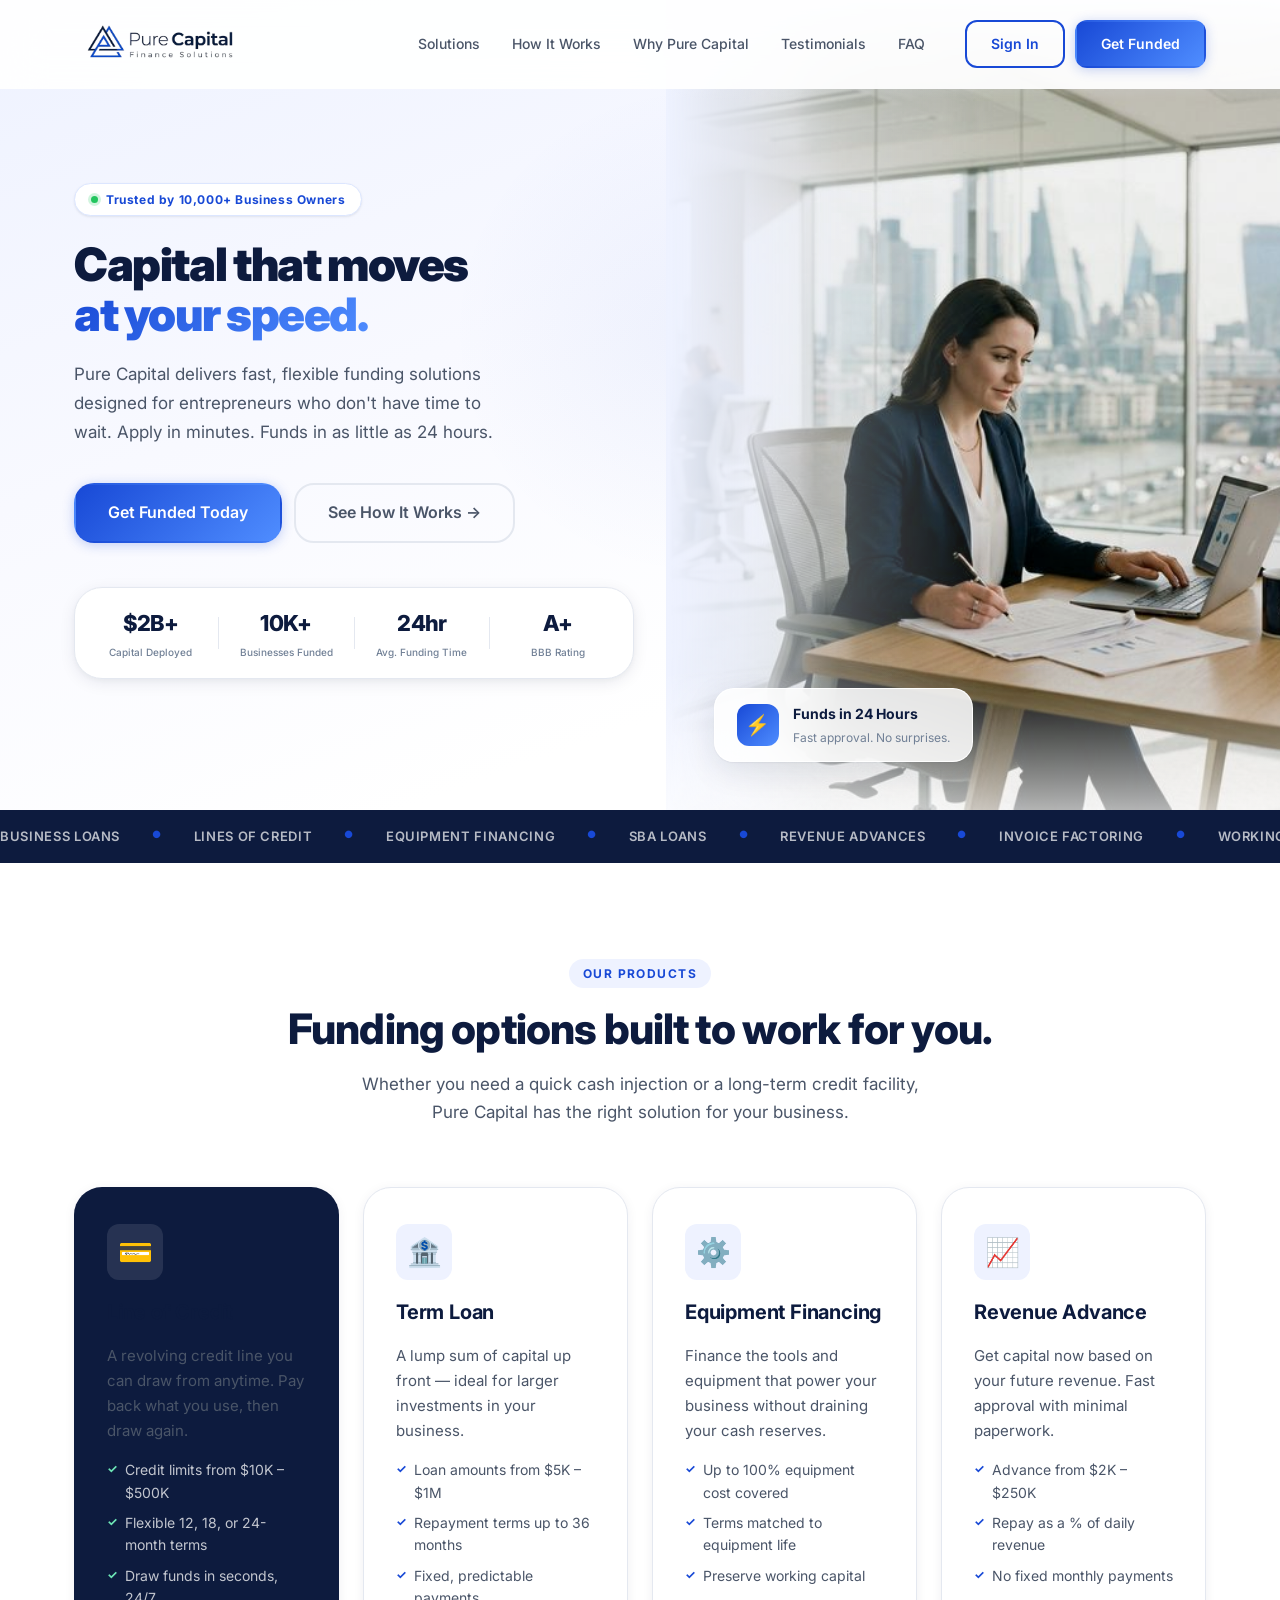
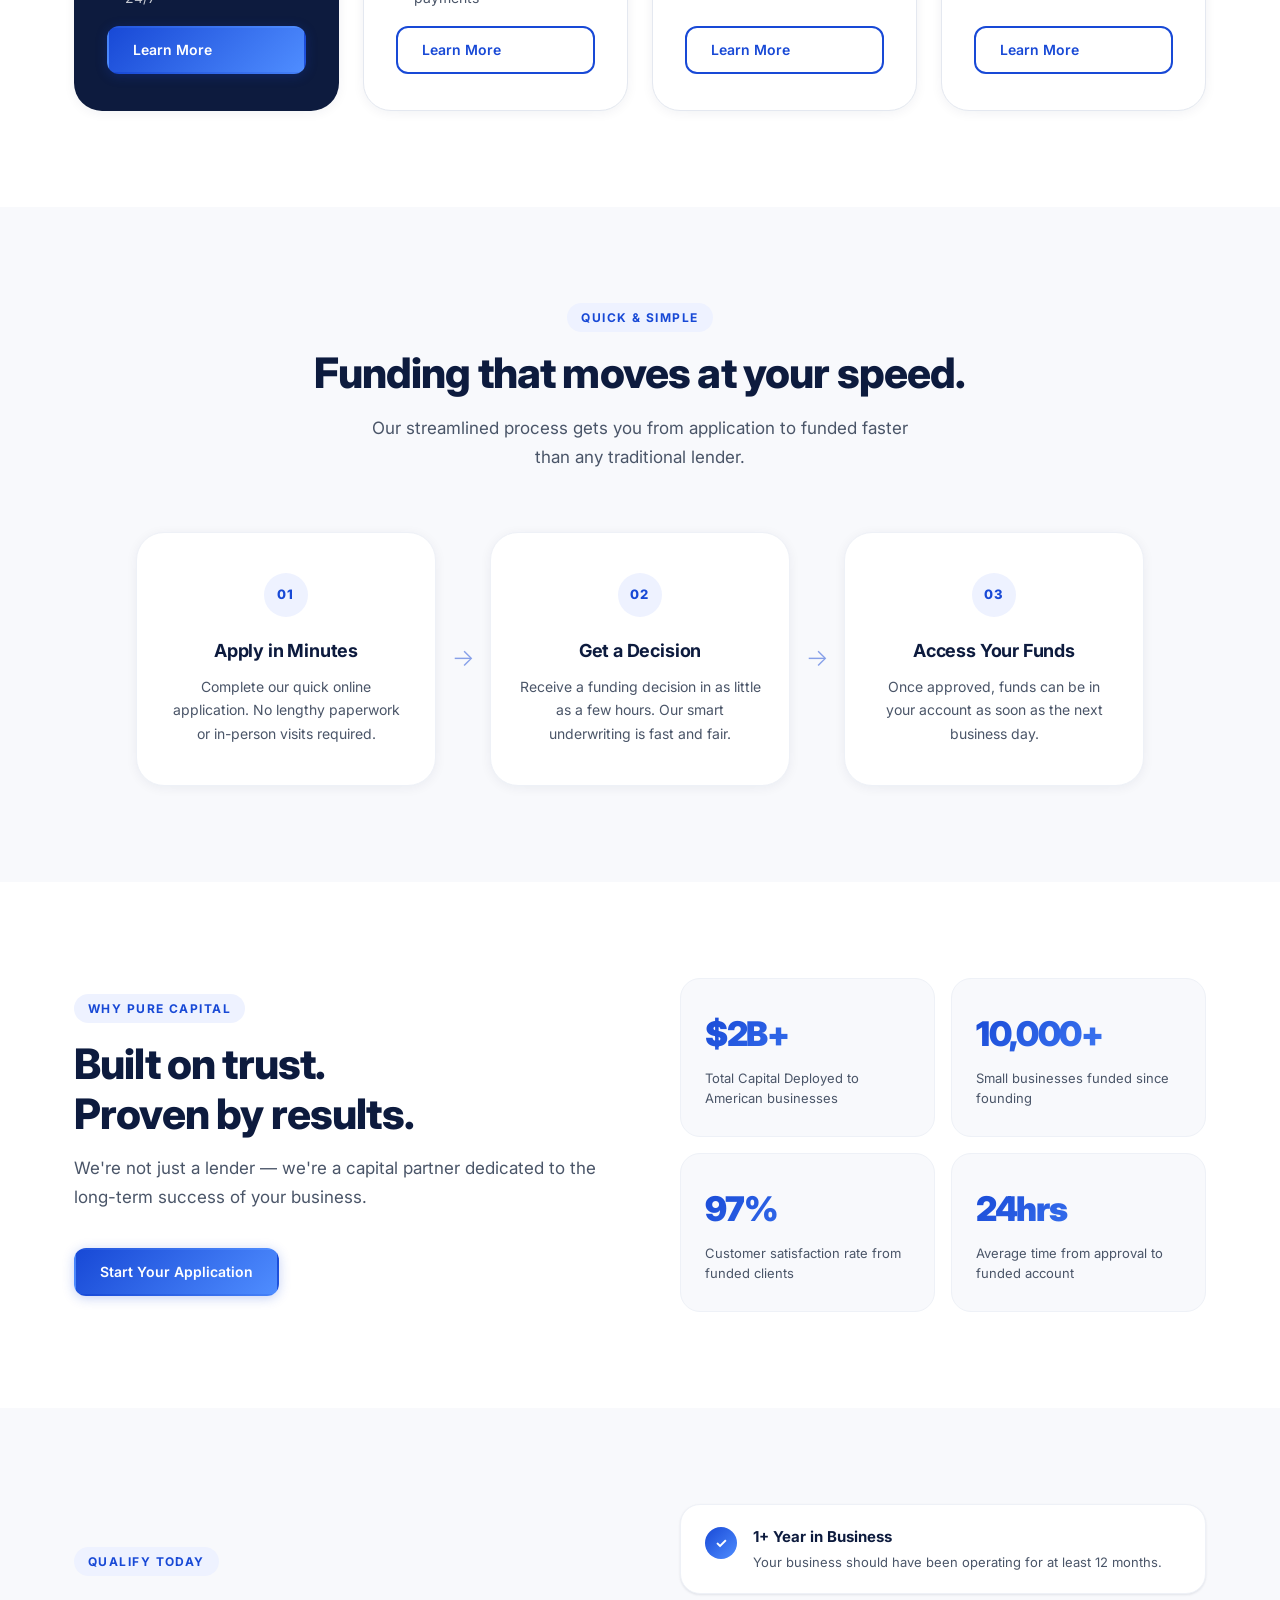
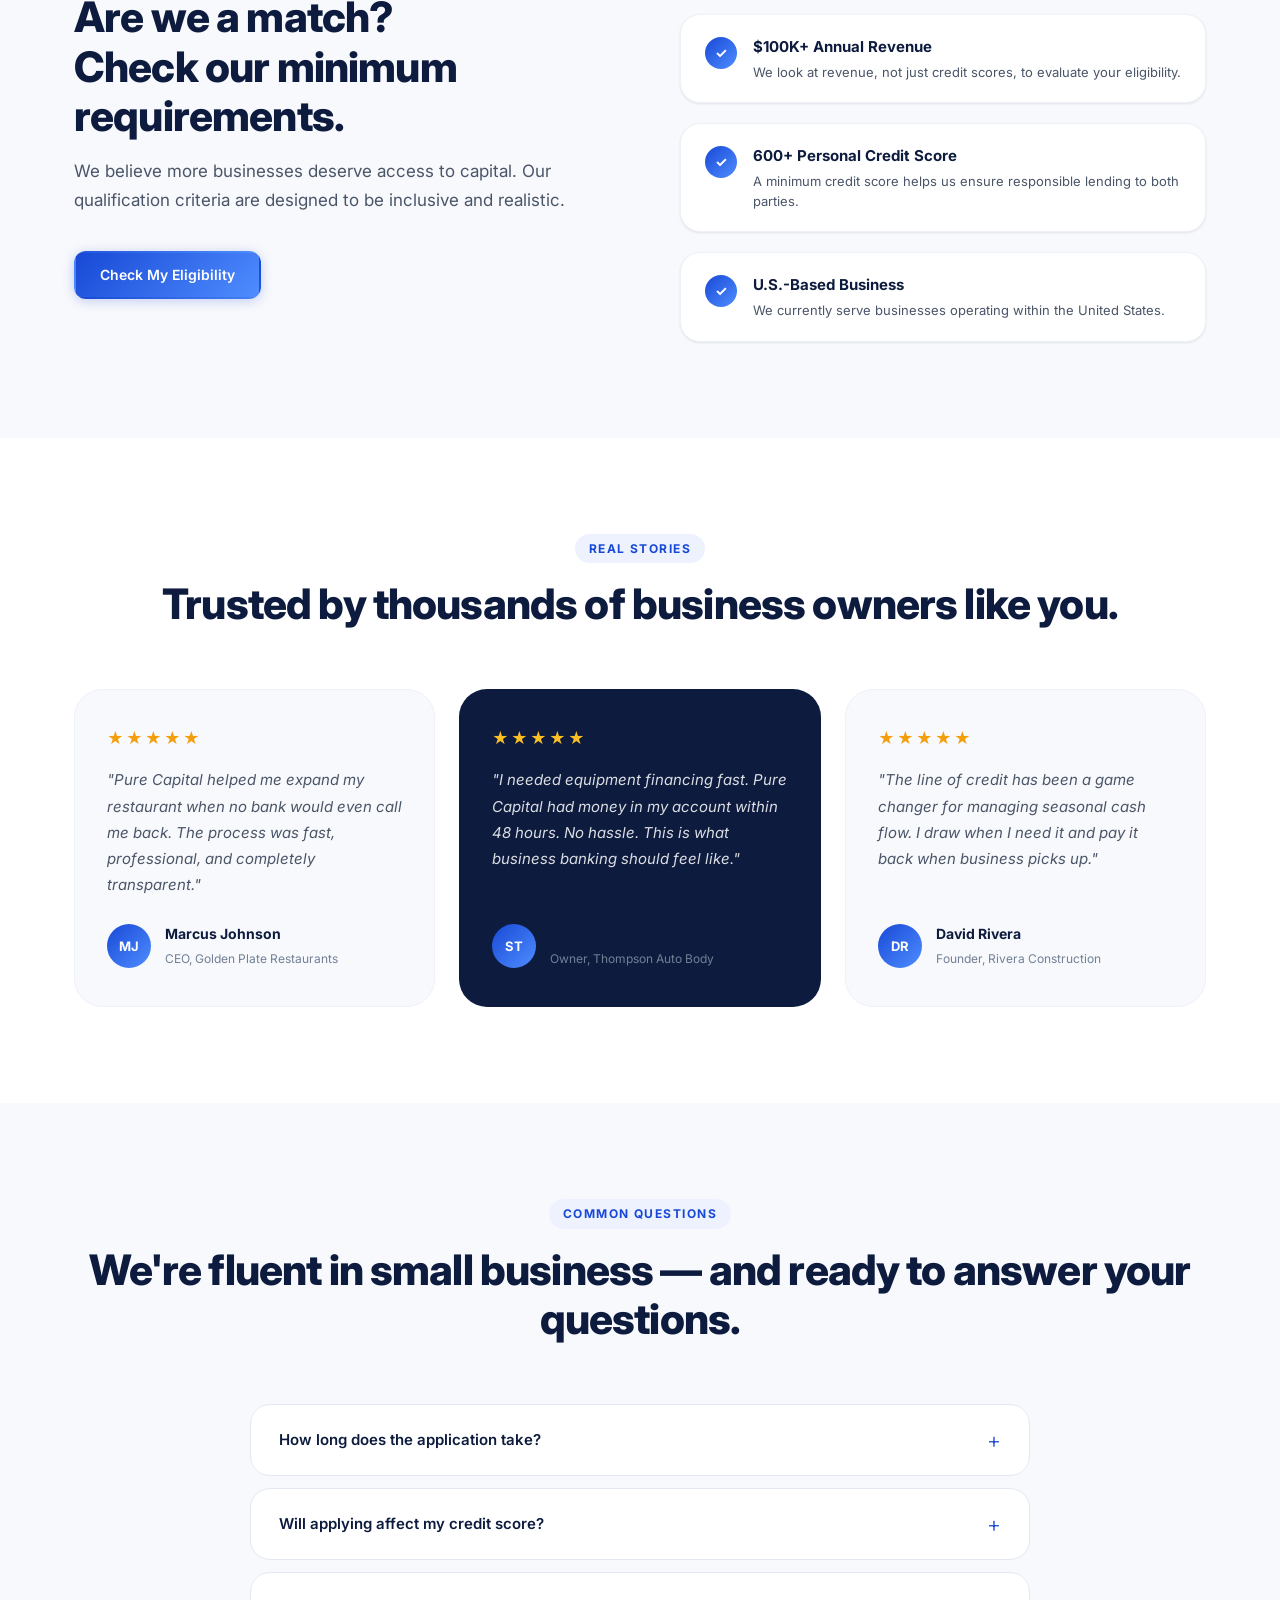
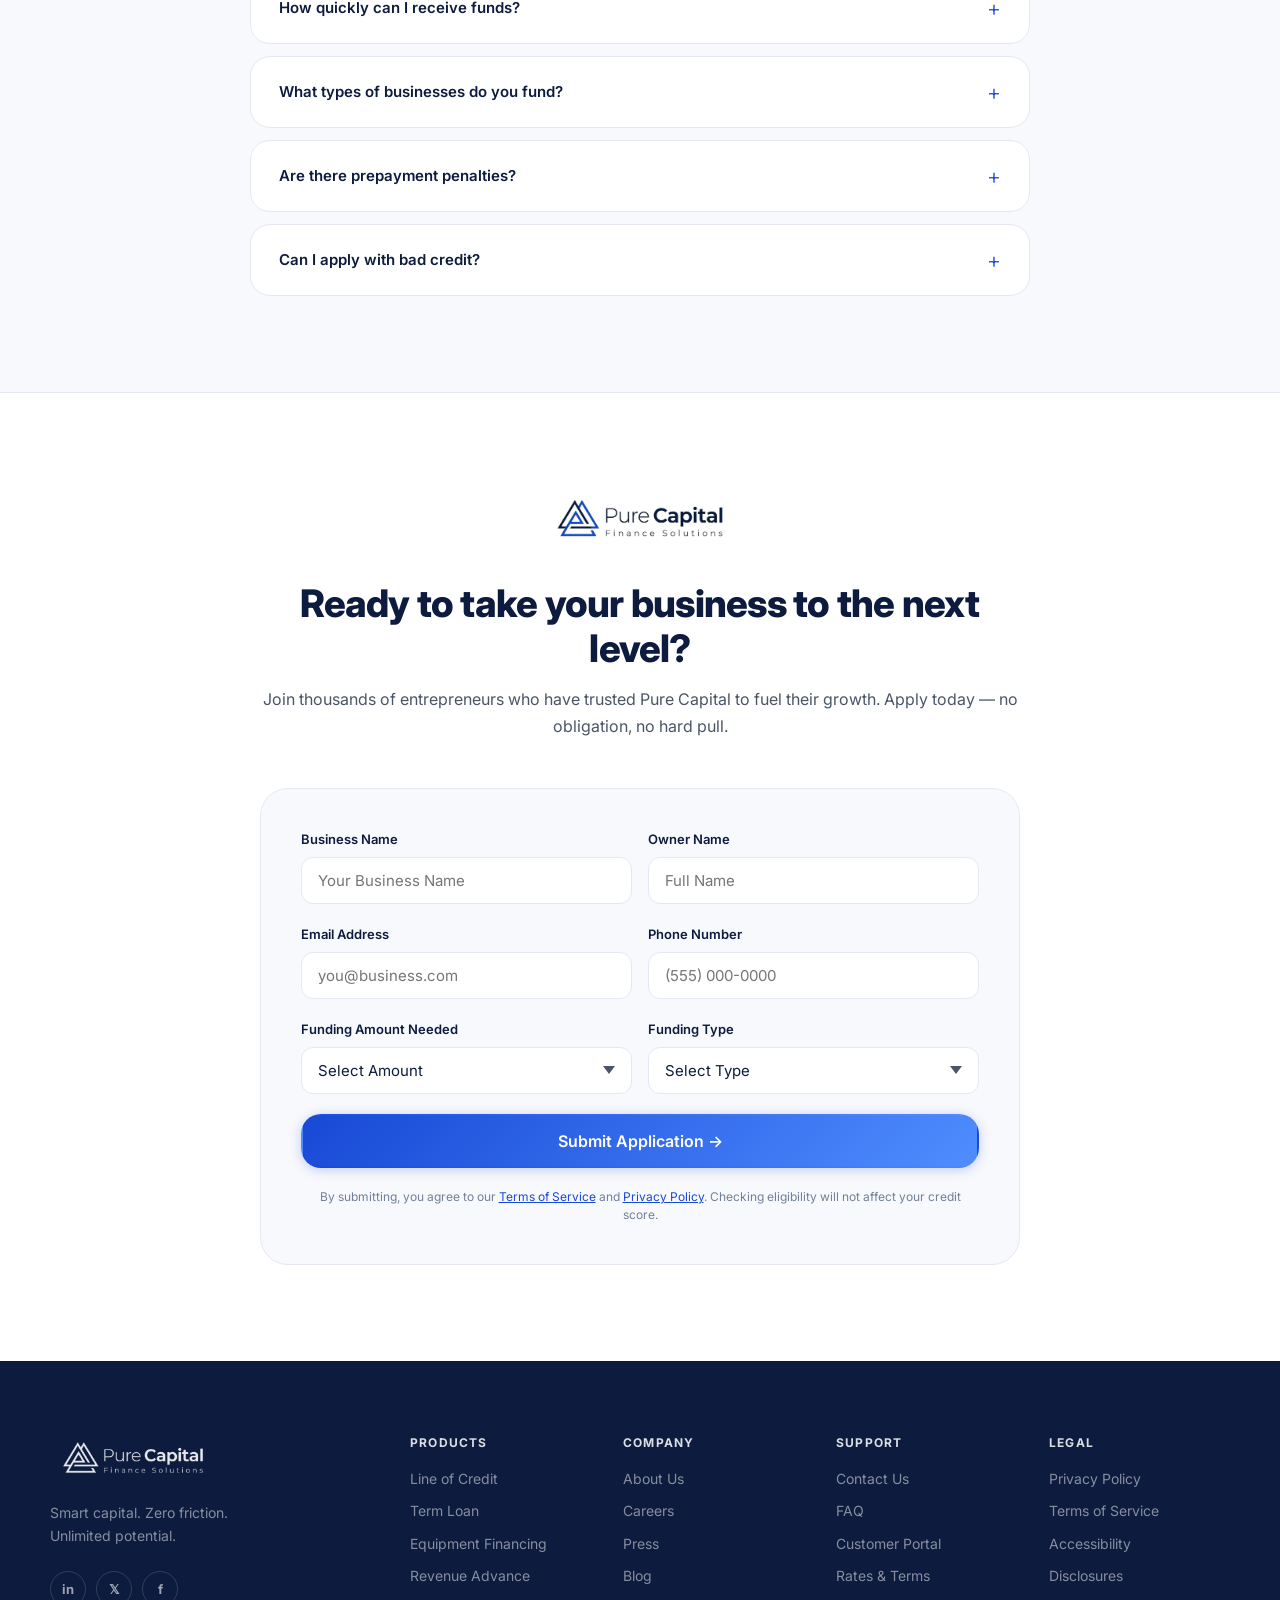
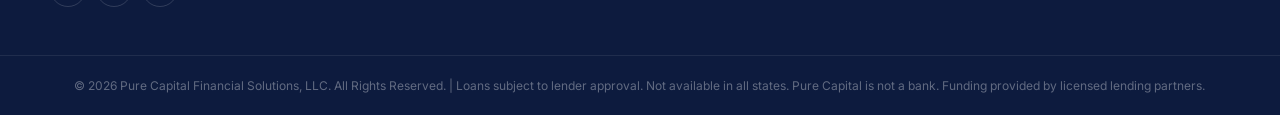
==== index.html @ 2c9106d5 "new file:   assets/hero-image.jpg 	new file:   assets/logo-blue-bg.png 	new file:   assets/logo-no-b" ====
<!DOCTYPE html>
<html lang="en">
<head>
  <meta charset="UTF-8" />
  <meta name="viewport" content="width=device-width, initial-scale=1.0" />
  <title>Pure Capital | Finance Solutions Built for Growth</title>
  <meta name="description" content="Pure Capital provides smart, fast, and flexible financial solutions for businesses ready to grow. Access funding, credit lines, and capital management tools built for today's entrepreneurs." />
  <meta property="og:title" content="Pure Capital | Finance Solutions Built for Growth" />
  <meta property="og:description" content="Smart capital. Zero friction. Unlimited potential." />
  <link rel="preconnect" href="https://fonts.googleapis.com" />
  <link rel="preconnect" href="https://fonts.gstatic.com" crossorigin />
  <link href="https://fonts.googleapis.com/css2?family=Inter:wght@300;400;500;600;700;800;900&family=Playfair+Display:wght@700;900&display=swap" rel="stylesheet" />
  <link rel="stylesheet" href="style.css" />
</head>
<body>

  <!-- ===== NAVIGATION ===== -->
  <header class="navbar" id="navbar">
    <div class="container nav-inner">
      <a href="#" class="nav-logo">
        <img src="assets/new-logo.png" alt="Pure Capital Logo" id="nav-logo-img" />
      </a>
      <nav class="nav-links" id="nav-links">
        <a href="#solutions">Solutions</a>
        <a href="#how-it-works">How It Works</a>
        <a href="#stats">Why Pure Capital</a>
        <a href="#testimonials">Testimonials</a>
        <a href="#faq">FAQ</a>
      </nav>
      <div class="nav-cta">
        <a href="#apply" class="btn btn-outline">Sign In</a>
        <a href="#apply" class="btn btn-primary">Get Funded</a>
      </div>
      <button class="hamburger" id="hamburger" aria-label="Toggle Menu">
        <span></span><span></span><span></span>
      </button>
    </div>
  </header>

  <!-- ===== HERO ===== -->
  <section class="hero" id="home">

    <!-- Full-bleed image: positioned absolute, covers right 50% of viewport -->
    <div class="hero-image-col">
      <div class="hero-image-fade"></div>
      <img
        src="assets/hero-image.jpg"
        alt="Business professional reviewing finance documents in a modern office"
        class="hero-img"
        loading="eager"
      />
      <div class="hero-float-card">
        <div class="float-card-icon">⚡</div>
        <div class="float-card-text">
          <strong>Funds in 24 Hours</strong>
          <span>Fast approval. No surprises.</span>
        </div>
      </div>
    </div>

    <!-- Centered container holds the text column -->
    <div class="container hero-container">
      <div class="hero-text-col">
        <div class="hero-badge">Trusted by 10,000+ Business Owners</div>
        <h1 class="hero-headline">
          Capital that moves<br /><span class="gradient-text">at your speed.</span>
        </h1>
        <p class="hero-sub">
          Pure Capital delivers fast, flexible funding solutions designed for entrepreneurs who don't have time to wait. Apply in minutes. Funds in as little as 24 hours.
        </p>
        <div class="hero-actions">
          <a href="#apply" class="btn btn-primary btn-large" id="hero-cta">Get Funded Today</a>
          <a href="#how-it-works" class="btn btn-ghost btn-large">See How It Works →</a>
        </div>
        <div class="hero-stats-bar">
          <div class="hero-stat">
            <span class="stat-num">$2B+</span>
            <span class="stat-label">Capital Deployed</span>
          </div>
          <div class="stat-divider"></div>
          <div class="hero-stat">
            <span class="stat-num">10K+</span>
            <span class="stat-label">Businesses Funded</span>
          </div>
          <div class="stat-divider"></div>
          <div class="hero-stat">
            <span class="stat-num">24hr</span>
            <span class="stat-label">Avg. Funding Time</span>
          </div>
          <div class="stat-divider"></div>
          <div class="hero-stat">
            <span class="stat-num">A+</span>
            <span class="stat-label">BBB Rating</span>
          </div>
        </div>
      </div>
    </div>

    <div class="hero-bg-shape"></div>
  </section>


  <!-- ===== MARQUEE STRIP ===== -->
  <div class="marquee-strip">
    <div class="marquee-track">
      <span>Business Loans</span><span class="dot">●</span>
      <span>Lines of Credit</span><span class="dot">●</span>
      <span>Equipment Financing</span><span class="dot">●</span>
      <span>SBA Loans</span><span class="dot">●</span>
      <span>Revenue Advances</span><span class="dot">●</span>
      <span>Invoice Factoring</span><span class="dot">●</span>
      <span>Working Capital</span><span class="dot">●</span>
      <span>Business Loans</span><span class="dot">●</span>
      <span>Lines of Credit</span><span class="dot">●</span>
      <span>Equipment Financing</span><span class="dot">●</span>
      <span>SBA Loans</span><span class="dot">●</span>
      <span>Revenue Advances</span><span class="dot">●</span>
      <span>Invoice Factoring</span><span class="dot">●</span>
      <span>Working Capital</span><span class="dot">●</span>
    </div>
  </div>

  <!-- ===== SOLUTIONS ===== -->
  <section class="solutions section-pad" id="solutions">
    <div class="container">
      <div class="section-header">
        <p class="section-label">Our Products</p>
        <h2 class="section-title">Funding options built to work for you.</h2>
        <p class="section-desc">Whether you need a quick cash injection or a long-term credit facility, Pure Capital has the right solution for your business.</p>
      </div>
      <div class="cards-grid">

        <div class="card card-featured">
          <div class="card-icon">💳</div>
          <h3>Line of Credit</h3>
          <p>A revolving credit line you can draw from anytime. Pay back what you use, then draw again.</p>
          <ul class="card-list">
            <li>Credit limits from $10K – $500K</li>
            <li>Flexible 12, 18, or 24-month terms</li>
            <li>Draw funds in seconds, 24/7</li>
          </ul>
          <a href="#apply" class="btn btn-primary">Learn More</a>
        </div>

        <div class="card">
          <div class="card-icon">🏦</div>
          <h3>Term Loan</h3>
          <p>A lump sum of capital up front — ideal for larger investments in your business.</p>
          <ul class="card-list">
            <li>Loan amounts from $5K – $1M</li>
            <li>Repayment terms up to 36 months</li>
            <li>Fixed, predictable payments</li>
          </ul>
          <a href="#apply" class="btn btn-outline">Learn More</a>
        </div>

        <div class="card">
          <div class="card-icon">⚙️</div>
          <h3>Equipment Financing</h3>
          <p>Finance the tools and equipment that power your business without draining your cash reserves.</p>
          <ul class="card-list">
            <li>Up to 100% equipment cost covered</li>
            <li>Terms matched to equipment life</li>
            <li>Preserve working capital</li>
          </ul>
          <a href="#apply" class="btn btn-outline">Learn More</a>
        </div>

        <div class="card">
          <div class="card-icon">📈</div>
          <h3>Revenue Advance</h3>
          <p>Get capital now based on your future revenue. Fast approval with minimal paperwork.</p>
          <ul class="card-list">
            <li>Advance from $2K – $250K</li>
            <li>Repay as a % of daily revenue</li>
            <li>No fixed monthly payments</li>
          </ul>
          <a href="#apply" class="btn btn-outline">Learn More</a>
        </div>

      </div>
    </div>
  </section>

  <!-- ===== HOW IT WORKS ===== -->
  <section class="how-section section-pad" id="how-it-works">
    <div class="container">
      <div class="section-header">
        <p class="section-label">Quick & Simple</p>
        <h2 class="section-title">Funding that moves at your speed.</h2>
        <p class="section-desc">Our streamlined process gets you from application to funded faster than any traditional lender.</p>
      </div>
      <div class="steps-grid">
        <div class="step">
          <div class="step-number">01</div>
          <h3>Apply in Minutes</h3>
          <p>Complete our quick online application. No lengthy paperwork or in-person visits required.</p>
        </div>
        <div class="step-arrow">→</div>
        <div class="step">
          <div class="step-number">02</div>
          <h3>Get a Decision</h3>
          <p>Receive a funding decision in as little as a few hours. Our smart underwriting is fast and fair.</p>
        </div>
        <div class="step-arrow">→</div>
        <div class="step">
          <div class="step-number">03</div>
          <h3>Access Your Funds</h3>
          <p>Once approved, funds can be in your account as soon as the next business day.</p>
        </div>
      </div>
    </div>
  </section>

  <!-- ===== STATS ===== -->
  <section class="stats-section section-pad" id="stats">
    <div class="container">
      <div class="stats-content">
        <div class="stats-left">
          <p class="section-label">Why Pure Capital</p>
          <h2 class="section-title">Built on trust.<br />Proven by results.</h2>
          <p class="section-desc">We're not just a lender — we're a capital partner dedicated to the long-term success of your business.</p>
          <a href="#apply" class="btn btn-primary">Start Your Application</a>
        </div>
        <div class="stats-right">
          <div class="stat-card">
            <span class="big-stat">$2B+</span>
            <span class="stat-card-label">Total Capital Deployed to American businesses</span>
          </div>
          <div class="stat-card">
            <span class="big-stat">10,000+</span>
            <span class="stat-card-label">Small businesses funded since founding</span>
          </div>
          <div class="stat-card">
            <span class="big-stat">97%</span>
            <span class="stat-card-label">Customer satisfaction rate from funded clients</span>
          </div>
          <div class="stat-card">
            <span class="big-stat">24hrs</span>
            <span class="stat-card-label">Average time from approval to funded account</span>
          </div>
        </div>
      </div>
    </div>
  </section>

  <!-- ===== REQUIREMENTS ===== -->
  <section class="requirements section-pad" id="requirements">
    <div class="container">
      <div class="requirements-inner">
        <div class="req-text">
          <p class="section-label">Qualify Today</p>
          <h2 class="section-title">Are we a match?<br />Check our minimum requirements.</h2>
          <p class="section-desc">We believe more businesses deserve access to capital. Our qualification criteria are designed to be inclusive and realistic.</p>
          <a href="#apply" class="btn btn-primary">Check My Eligibility</a>
        </div>
        <div class="req-checklist">
          <div class="req-item">
            <div class="req-icon">✓</div>
            <div>
              <strong>1+ Year in Business</strong>
              <p>Your business should have been operating for at least 12 months.</p>
            </div>
          </div>
          <div class="req-item">
            <div class="req-icon">✓</div>
            <div>
              <strong>$100K+ Annual Revenue</strong>
              <p>We look at revenue, not just credit scores, to evaluate your eligibility.</p>
            </div>
          </div>
          <div class="req-item">
            <div class="req-icon">✓</div>
            <div>
              <strong>600+ Personal Credit Score</strong>
              <p>A minimum credit score helps us ensure responsible lending to both parties.</p>
            </div>
          </div>
          <div class="req-item">
            <div class="req-icon">✓</div>
            <div>
              <strong>U.S.-Based Business</strong>
              <p>We currently serve businesses operating within the United States.</p>
            </div>
          </div>
        </div>
      </div>
    </div>
  </section>

  <!-- ===== TESTIMONIALS ===== -->
  <section class="testimonials section-pad" id="testimonials">
    <div class="container">
      <div class="section-header">
        <p class="section-label">Real Stories</p>
        <h2 class="section-title">Trusted by thousands of business owners like you.</h2>
      </div>
      <div class="testimonials-grid">
        <div class="testimonial-card">
          <div class="stars">★★★★★</div>
          <p class="quote">"Pure Capital helped me expand my restaurant when no bank would even call me back. The process was fast, professional, and completely transparent."</p>
          <div class="testimonial-author">
            <div class="author-avatar">MJ</div>
            <div>
              <strong>Marcus Johnson</strong>
              <span>CEO, Golden Plate Restaurants</span>
            </div>
          </div>
        </div>
        <div class="testimonial-card testimonial-featured">
          <div class="stars">★★★★★</div>
          <p class="quote">"I needed equipment financing fast. Pure Capital had money in my account within 48 hours. No hassle. This is what business banking should feel like."</p>
          <div class="testimonial-author">
            <div class="author-avatar">ST</div>
            <div>
              <strong>Sarah Thompson</strong>
              <span>Owner, Thompson Auto Body</span>
            </div>
          </div>
        </div>
        <div class="testimonial-card">
          <div class="stars">★★★★★</div>
          <p class="quote">"The line of credit has been a game changer for managing seasonal cash flow. I draw when I need it and pay it back when business picks up."</p>
          <div class="testimonial-author">
            <div class="author-avatar">DR</div>
            <div>
              <strong>David Rivera</strong>
              <span>Founder, Rivera Construction</span>
            </div>
          </div>
        </div>
      </div>
    </div>
  </section>

  <!-- ===== FAQ ===== -->
  <section class="faq-section section-pad" id="faq">
    <div class="container">
      <div class="section-header">
        <p class="section-label">Common Questions</p>
        <h2 class="section-title">We're fluent in small business — and ready to answer your questions.</h2>
      </div>
      <div class="faq-grid">
        <div class="faq-item" id="faq-1">
          <button class="faq-q" onclick="toggleFaq('faq-1')">
            How long does the application take?
            <span class="faq-icon">+</span>
          </button>
          <div class="faq-a">
            <p>Most applicants complete the application in under 10 minutes. We only ask for the essential information needed to make a fast, fair decision.</p>
          </div>
        </div>
        <div class="faq-item" id="faq-2">
          <button class="faq-q" onclick="toggleFaq('faq-2')">
            Will applying affect my credit score?
            <span class="faq-icon">+</span>
          </button>
          <div class="faq-a">
            <p>Our initial check is a soft pull and will not affect your credit score. A hard pull only occurs if you accept a loan offer and proceed to funding.</p>
          </div>
        </div>
        <div class="faq-item" id="faq-3">
          <button class="faq-q" onclick="toggleFaq('faq-3')">
            How quickly can I receive funds?
            <span class="faq-icon">+</span>
          </button>
          <div class="faq-a">
            <p>In many cases, funds can be deposited into your account the same day you're approved or by the next business day. Average funding time is under 24 hours.</p>
          </div>
        </div>
        <div class="faq-item" id="faq-4">
          <button class="faq-q" onclick="toggleFaq('faq-4')">
            What types of businesses do you fund?
            <span class="faq-icon">+</span>
          </button>
          <div class="faq-a">
            <p>We work with a wide range of industries including retail, restaurants, construction, healthcare, e-commerce, and many more. If you're a U.S.-based business, we want to hear from you.</p>
          </div>
        </div>
        <div class="faq-item" id="faq-5">
          <button class="faq-q" onclick="toggleFaq('faq-5')">
            Are there prepayment penalties?
            <span class="faq-icon">+</span>
          </button>
          <div class="faq-a">
            <p>No hidden fees or prepayment penalties. Pay off your balance early and save on interest — we actually encourage it.</p>
          </div>
        </div>
        <div class="faq-item" id="faq-6">
          <button class="faq-q" onclick="toggleFaq('faq-6')">
            Can I apply with bad credit?
            <span class="faq-icon">+</span>
          </button>
          <div class="faq-a">
            <p>We look at your overall business health — not just your credit score. Revenue, time in business, and cash flow are all major factors in our decision.</p>
          </div>
        </div>
      </div>
    </div>
  </section>

  <!-- ===== APPLY CTA ===== -->
  <section class="apply-cta section-pad" id="apply">
    <div class="container">
      <div class="cta-inner">
        <div class="cta-logo">
          <img src="assets/new-logo.png" alt="Pure Capital" />
        </div>
        <h2>Ready to take your business to the next level?</h2>
        <p>Join thousands of entrepreneurs who have trusted Pure Capital to fuel their growth. Apply today — no obligation, no hard pull.</p>
        <form class="apply-form" id="apply-form" onsubmit="handleApply(event)">
          <div class="form-row">
            <div class="form-group">
              <label for="biz-name">Business Name</label>
              <input type="text" id="biz-name" placeholder="Your Business Name" required />
            </div>
            <div class="form-group">
              <label for="owner-name">Owner Name</label>
              <input type="text" id="owner-name" placeholder="Full Name" required />
            </div>
          </div>
          <div class="form-row">
            <div class="form-group">
              <label for="email">Email Address</label>
              <input type="email" id="email" placeholder="you@business.com" required />
            </div>
            <div class="form-group">
              <label for="phone">Phone Number</label>
              <input type="tel" id="phone" placeholder="(555) 000-0000" required />
            </div>
          </div>
          <div class="form-row">
            <div class="form-group">
              <label for="amount">Funding Amount Needed</label>
              <select id="amount" required>
                <option value="">Select Amount</option>
                <option>$5,000 – $25,000</option>
                <option>$25,000 – $100,000</option>
                <option>$100,000 – $250,000</option>
                <option>$250,000 – $500,000</option>
                <option>$500,000+</option>
              </select>
            </div>
            <div class="form-group">
              <label for="product">Funding Type</label>
              <select id="product" required>
                <option value="">Select Type</option>
                <option>Line of Credit</option>
                <option>Term Loan</option>
                <option>Equipment Financing</option>
                <option>Revenue Advance</option>
              </select>
            </div>
          </div>
          <button type="submit" class="btn btn-primary btn-large btn-full">Submit Application →</button>
          <p class="form-disclaimer">By submitting, you agree to our <a href="#">Terms of Service</a> and <a href="#">Privacy Policy</a>. Checking eligibility will not affect your credit score.</p>
        </form>
        <div class="apply-success" id="apply-success" style="display:none;">
          <div class="success-icon">✓</div>
          <h3>Application Received!</h3>
          <p>A Pure Capital advisor will reach out within 1 business hour. Check your email for next steps.</p>
        </div>
      </div>
    </div>
  </section>

  <!-- ===== FOOTER ===== -->
  <footer class="footer">
    <div class="container footer-inner">
      <div class="footer-brand">
        <img src="assets/new-logo.png" alt="Pure Capital" class="footer-logo" />
        <p>Smart capital. Zero friction.<br />Unlimited potential.</p>
        <div class="footer-social">
          <a href="#" aria-label="LinkedIn">in</a>
          <a href="#" aria-label="Twitter">𝕏</a>
          <a href="#" aria-label="Facebook">f</a>
        </div>
      </div>
      <div class="footer-links">
        <div class="footer-col">
          <h4>Products</h4>
          <a href="#">Line of Credit</a>
          <a href="#">Term Loan</a>
          <a href="#">Equipment Financing</a>
          <a href="#">Revenue Advance</a>
        </div>
        <div class="footer-col">
          <h4>Company</h4>
          <a href="#">About Us</a>
          <a href="#">Careers</a>
          <a href="#">Press</a>
          <a href="#">Blog</a>
        </div>
        <div class="footer-col">
          <h4>Support</h4>
          <a href="#">Contact Us</a>
          <a href="#">FAQ</a>
          <a href="#">Customer Portal</a>
          <a href="#">Rates & Terms</a>
        </div>
        <div class="footer-col">
          <h4>Legal</h4>
          <a href="#">Privacy Policy</a>
          <a href="#">Terms of Service</a>
          <a href="#">Accessibility</a>
          <a href="#">Disclosures</a>
        </div>
      </div>
    </div>
    <div class="footer-bottom">
      <div class="container">
        <p>© 2026 Pure Capital Financial Solutions, LLC. All Rights Reserved. | Loans subject to lender approval. Not available in all states. Pure Capital is not a bank. Funding provided by licensed lending partners.</p>
      </div>
    </div>
  </footer>

  <script src="main.js"></script>
</body>
</html>
---- style.css ----
/* ============================================
   PURE CAPITAL — FINANCE SOLUTIONS
   Clean White • Premium • Modern
   Inspired by ondeck.com
   ============================================ */

/* ===== CSS CUSTOM PROPERTIES ===== */
:root {
  --white: #ffffff;
  --off-white: #f8f9fc;
  --bg-light: #f2f4f8;
  --border: #e4e8f0;
  --border-light: #eef1f7;

  --blue-600: #1849D6;
  --blue-700: #1238b8;
  --blue-50: #EEF2FF;
  --blue-100: #dce6ff;

  --navy: #0D1B3E;
  --navy-mid: #1a2d5a;

  --text-primary: #0D1B3E;
  --text-secondary: #4A5568;
  --text-muted: #718096;
  --text-accent: #1849D6;

  --gradient-blue: linear-gradient(135deg, #1849D6 0%, #4F8DFF 100%);
  --gradient-hero: linear-gradient(180deg, #EEF2FF 0%, #ffffff 60%);

  --shadow-sm: 0 1px 3px rgba(13,27,62,0.06), 0 1px 2px rgba(13,27,62,0.04);
  --shadow-md: 0 4px 16px rgba(13,27,62,0.08), 0 2px 6px rgba(13,27,62,0.04);
  --shadow-lg: 0 12px 40px rgba(13,27,62,0.12), 0 4px 12px rgba(13,27,62,0.06);
  --shadow-card: 0 2px 12px rgba(13,27,62,0.06);
  --shadow-card-hover: 0 8px 32px rgba(24,73,214,0.14);

  --radius: 12px;
  --radius-lg: 20px;
  --radius-xl: 28px;
  --radius-full: 999px;

  --font: 'Inter', -apple-system, BlinkMacSystemFont, sans-serif;
  --font-display: 'Playfair Display', Georgia, serif;

  --transition: 0.2s cubic-bezier(0.4, 0, 0.2, 1);
  --transition-slow: 0.4s cubic-bezier(0.4, 0, 0.2, 1);
}

/* ===== RESET & BASE ===== */
*, *::before, *::after {
  box-sizing: border-box;
  margin: 0;
  padding: 0;
}

html {
  scroll-behavior: smooth;
  font-size: 16px;
  -webkit-font-smoothing: antialiased;
  -moz-osx-font-smoothing: grayscale;
}

body {
  font-family: var(--font);
  color: var(--text-primary);
  background: var(--white);
  line-height: 1.6;
  overflow-x: hidden;
}

img { max-width: 100%; height: auto; display: block; }
a { text-decoration: none; color: inherit; }
button { font-family: var(--font); cursor: pointer; border: none; background: none; }
ul { list-style: none; }

.container {
  max-width: 1180px;
  margin: 0 auto;
  padding: 0 24px;
}

.section-pad { padding: 96px 0; }

/* ===== TYPOGRAPHY ===== */
.section-label {
  display: inline-block;
  font-size: 12px;
  font-weight: 700;
  letter-spacing: 0.12em;
  text-transform: uppercase;
  color: var(--blue-600);
  background: var(--blue-50);
  padding: 5px 14px;
  border-radius: var(--radius-full);
  margin-bottom: 16px;
}

.section-title {
  font-size: clamp(28px, 4vw, 42px);
  font-weight: 800;
  color: var(--text-primary);
  line-height: 1.18;
  letter-spacing: -0.02em;
  margin-bottom: 16px;
}

.section-desc {
  font-size: 17px;
  color: var(--text-secondary);
  max-width: 560px;
  line-height: 1.7;
}

.section-header {
  text-align: center;
  margin-bottom: 60px;
}
.section-header .section-desc { margin: 0 auto; }

.gradient-text {
  background: var(--gradient-blue);
  -webkit-background-clip: text;
  -webkit-text-fill-color: transparent;
  background-clip: text;
}

/* ===== BUTTONS ===== */
.btn {
  display: inline-flex;
  align-items: center;
  gap: 8px;
  padding: 11px 24px;
  border-radius: var(--radius);
  font-size: 14px;
  font-weight: 600;
  transition: all var(--transition);
  white-space: nowrap;
  cursor: pointer;
  border: 2px solid transparent;
}

.btn-primary {
  background: var(--gradient-blue);
  color: var(--white);
  border-color: transparent;
  box-shadow: 0 2px 12px rgba(24,73,214,0.25);
}
.btn-primary:hover {
  transform: translateY(-1px);
  box-shadow: 0 6px 24px rgba(24,73,214,0.35);
}

.btn-outline {
  background: transparent;
  color: var(--blue-600);
  border-color: var(--blue-600);
}
.btn-outline:hover {
  background: var(--blue-50);
  border-color: var(--blue-700);
}

.btn-ghost {
  background: transparent;
  color: var(--text-secondary);
  border-color: var(--border);
}
.btn-ghost:hover {
  background: var(--off-white);
  color: var(--text-primary);
  border-color: var(--text-secondary);
}

.btn-large {
  padding: 15px 32px;
  font-size: 16px;
  border-radius: var(--radius-lg);
}

.btn-full { width: 100%; justify-content: center; }

/* ===== NAVBAR ===== */
.navbar {
  position: fixed;
  top: 0;
  left: 0;
  right: 0;
  z-index: 1000;
  padding: 16px 0;
  background: rgba(255,255,255,0.92);
  backdrop-filter: blur(20px);
  -webkit-backdrop-filter: blur(20px);
  border-bottom: 1px solid transparent;
  transition: all var(--transition);
}

.navbar.scrolled {
  border-bottom-color: var(--border);
  box-shadow: var(--shadow-sm);
  padding: 12px 0;
}

.nav-inner {
  display: flex;
  align-items: center;
  gap: 40px;
}

.nav-logo img {
  height: 56px;
  width: auto;
  max-width: 280px;
  object-fit: contain;
}

.nav-links {
  display: flex;
  gap: 32px;
  margin-left: auto;
}

.nav-links a {
  font-size: 14px;
  font-weight: 500;
  color: var(--text-secondary);
  transition: color var(--transition);
  position: relative;
}

.nav-links a::after {
  content: '';
  position: absolute;
  bottom: -2px;
  left: 0;
  width: 0;
  height: 2px;
  background: var(--blue-600);
  border-radius: 2px;
  transition: width var(--transition);
}

.nav-links a:hover { color: var(--text-primary); }
.nav-links a:hover::after { width: 100%; }

.nav-cta {
  display: flex;
  gap: 10px;
  align-items: center;
}

.hamburger {
  display: none;
  flex-direction: column;
  gap: 5px;
  margin-left: auto;
}

.hamburger span {
  display: block;
  width: 22px;
  height: 2px;
  background: var(--text-primary);
  border-radius: 2px;
  transition: all var(--transition);
}

/* ===== HERO — ROBUST SPLIT LAYOUT ===== */
.hero {
  position: relative;
  min-height: 90vh;
  display: flex;
  align-items: center;
  overflow: hidden;
  background: linear-gradient(160deg, #eef2ff 0%, #f8f9ff 40%, #ffffff 75%);
  padding-top: 72px; /* navbar offset */
}

/* Image: absolute, covers right 48% of the full viewport */
.hero-image-col {
  position: absolute;
  top: 0;
  right: 0;
  bottom: 0;
  width: 48%;
  overflow: hidden;
  z-index: 1;
}

.hero-img {
  width: 100%;
  height: 100%;
  object-fit: cover;
  object-position: center 15%;
  display: block;
  filter: brightness(0.95) saturate(0.88);
  animation: heroImgReveal 1.1s 0.15s ease both;
}

@keyframes heroImgReveal {
  from { opacity: 0; transform: scale(1.05); }
  to   { opacity: 1; transform: scale(1); }
}

/* Left-edge gradient: fades image INTO the page background */
.hero-image-fade {
  position: absolute;
  inset: 0;
  z-index: 2;
  background: linear-gradient(
    to right,
    #eef2ff 0%,
    rgba(238, 242, 255, 0.8) 12%,
    rgba(238, 242, 255, 0.3) 28%,
    transparent 55%
  );
  pointer-events: none;
}

/* Top & bottom vignette fades */
.hero-image-col::before,
.hero-image-col::after {
  content: '';
  position: absolute;
  left: 0;
  right: 0;
  z-index: 3;
  pointer-events: none;
}
.hero-image-col::before {
  top: 0;
  height: 100px;
  background: linear-gradient(to bottom, #eef2ff 0%, transparent 100%);
}
.hero-image-col::after {
  bottom: 0;
  height: 140px;
  background: linear-gradient(to top, rgba(255,255,255,0.7) 0%, transparent 100%);
}

/* Floating glassmorphism card */
.hero-float-card {
  position: absolute;
  bottom: 48px;
  left: 48px;
  z-index: 10;
  display: flex;
  align-items: center;
  gap: 14px;
  background: rgba(255, 255, 255, 0.86);
  backdrop-filter: blur(20px);
  -webkit-backdrop-filter: blur(20px);
  border: 1px solid rgba(255, 255, 255, 0.95);
  border-radius: var(--radius-lg);
  padding: 14px 22px;
  box-shadow: 0 8px 32px rgba(13, 27, 62, 0.1), 0 1px 2px rgba(13,27,62,0.06);
  animation: fadeUp 0.8s 0.7s ease both;
  white-space: nowrap;
}

.float-card-icon {
  font-size: 20px;
  width: 42px;
  height: 42px;
  background: var(--gradient-blue);
  border-radius: var(--radius);
  display: flex;
  align-items: center;
  justify-content: center;
  flex-shrink: 0;
}

.float-card-text {
  display: flex;
  flex-direction: column;
  gap: 2px;
}

.float-card-text strong {
  font-size: 14px;
  font-weight: 700;
  color: var(--text-primary);
}

.float-card-text span {
  font-size: 12px;
  color: var(--text-muted);
}

/* Container: properly centred, holds only the LEFT column */
.hero-container {
  position: relative;
  z-index: 5;
  width: 100%;
  display: flex;
  align-items: center;
  padding-top: 40px;
  padding-bottom: 60px;
}

/* Text column: max half the container, never wider than 560px */
.hero-text-col {
  width: 52%;
  max-width: 560px;
  flex-shrink: 0;
}

/* Animations */
@keyframes fadeUp {
  from { opacity: 0; transform: translateY(18px); }
  to   { opacity: 1; transform: translateY(0); }
}

.hero-badge {
  display: inline-flex;
  align-items: center;
  gap: 8px;
  font-size: 12px;
  font-weight: 700;
  letter-spacing: 0.05em;
  color: var(--blue-600);
  background: var(--white);
  border: 1px solid var(--blue-100);
  padding: 6px 16px;
  border-radius: var(--radius-full);
  margin-bottom: 24px;
  box-shadow: var(--shadow-sm);
  animation: fadeUp 0.55s 0.0s ease both;
}

.hero-badge::before {
  content: '';
  width: 7px;
  height: 7px;
  background: #22c55e;
  border-radius: 50%;
  box-shadow: 0 0 0 3px rgba(34,197,94,0.2);
  animation: pulse-green 2s infinite;
}

@keyframes pulse-green {
  0%,100% { box-shadow: 0 0 0 3px rgba(34,197,94,0.2); }
  50%      { box-shadow: 0 0 0 6px rgba(34,197,94,0.08); }
}

.hero-headline {
  font-size: clamp(36px, 3.6vw, 62px);
  font-weight: 900;
  line-height: 1.08;
  letter-spacing: -0.03em;
  color: var(--text-primary);
  margin-bottom: 20px;
  animation: fadeUp 0.55s 0.1s ease both;
}

.hero-sub {
  font-size: 17px;
  color: var(--text-secondary);
  max-width: 440px;
  margin-bottom: 36px;
  line-height: 1.72;
  animation: fadeUp 0.55s 0.2s ease both;
}

.hero-actions {
  display: flex;
  gap: 12px;
  flex-wrap: wrap;
  margin-bottom: 44px;
  animation: fadeUp 0.55s 0.3s ease both;
}

/* Stats bar */
.hero-stats-bar {
  display: flex;
  align-items: center;
  background: var(--white);
  border: 1px solid var(--border);
  border-radius: var(--radius-xl);
  padding: 18px 24px;
  box-shadow: var(--shadow-md);
  animation: fadeUp 0.55s 0.4s ease both;
  gap: 0;
}

.hero-stat {
  display: flex;
  flex-direction: column;
  align-items: center;
  flex: 1;
  gap: 3px;
  min-width: 0;
}

.stat-num {
  font-size: 22px;
  font-weight: 800;
  color: var(--text-primary);
  letter-spacing: -0.03em;
}

.stat-label {
  font-size: 10px;
  color: var(--text-muted);
  font-weight: 500;
  text-align: center;
  white-space: nowrap;
}

.stat-divider {
  width: 1px;
  height: 32px;
  background: var(--border);
  margin: 0 16px;
  flex-shrink: 0;
}

/* Background radial glow */
.hero-bg-shape {
  position: absolute;
  top: 10%;
  left: 35%;
  width: 500px;
  height: 500px;
  background: radial-gradient(circle, rgba(24,73,214,0.05) 0%, transparent 70%);
  border-radius: 50%;
  pointer-events: none;
  z-index: 0;
}



/* ===== MARQUEE ===== */
.marquee-strip {
  background: var(--navy);
  padding: 16px 0;
  overflow: hidden;
}

.marquee-track {
  display: flex;
  gap: 32px;
  animation: marquee 30s linear infinite;
  white-space: nowrap;
}

.marquee-track span {
  font-size: 13px;
  font-weight: 600;
  color: rgba(255,255,255,0.7);
  letter-spacing: 0.05em;
  text-transform: uppercase;
}

.marquee-track .dot {
  color: var(--blue-600);
  font-size: 10px;
}

@keyframes marquee {
  from { transform: translateX(0); }
  to { transform: translateX(-50%); }
}

/* ===== SOLUTIONS CARDS ===== */
.solutions { background: var(--white); }

.cards-grid {
  display: grid;
  grid-template-columns: repeat(auto-fill, minmax(260px, 1fr));
  gap: 24px;
}

.card {
  background: var(--white);
  border: 1px solid var(--border);
  border-radius: var(--radius-xl);
  padding: 36px 32px;
  display: flex;
  flex-direction: column;
  gap: 16px;
  transition: all var(--transition-slow);
  box-shadow: var(--shadow-card);
}

.card:hover {
  box-shadow: var(--shadow-card-hover);
  border-color: var(--blue-100);
  transform: translateY(-4px);
}

.card-featured {
  background: var(--navy);
  border-color: transparent;
  color: var(--white);
}

.card-featured h3,
.card-featured p,
.card-featured li { color: rgba(255,255,255,0.85); }
.card-featured h3 { color: var(--white); }

.card-icon {
  font-size: 28px;
  width: 56px;
  height: 56px;
  background: var(--blue-50);
  border-radius: var(--radius);
  display: flex;
  align-items: center;
  justify-content: center;
}

.card-featured .card-icon {
  background: rgba(255,255,255,0.1);
}

.card h3 {
  font-size: 20px;
  font-weight: 700;
  color: var(--text-primary);
  letter-spacing: -0.01em;
}

.card p {
  font-size: 15px;
  color: var(--text-secondary);
  line-height: 1.65;
}

.card-list {
  display: flex;
  flex-direction: column;
  gap: 8px;
  flex: 1;
}

.card-list li {
  font-size: 14px;
  color: var(--text-secondary);
  padding-left: 18px;
  position: relative;
}

.card-list li::before {
  content: '✓';
  position: absolute;
  left: 0;
  color: var(--blue-600);
  font-weight: 700;
  font-size: 12px;
}

.card-featured .card-list li { color: rgba(255,255,255,0.75); }
.card-featured .card-list li::before { color: #6ee7b7; }

/* ===== HOW IT WORKS ===== */
.how-section { background: var(--off-white); }

.steps-grid {
  display: flex;
  align-items: flex-start;
  justify-content: center;
  gap: 0;
  flex-wrap: wrap;
}

.step {
  flex: 1;
  min-width: 220px;
  max-width: 300px;
  text-align: center;
  padding: 40px 28px;
  background: var(--white);
  border-radius: var(--radius-xl);
  box-shadow: var(--shadow-card);
  border: 1px solid var(--border-light);
  transition: all var(--transition-slow);
}

.step:hover {
  transform: translateY(-4px);
  box-shadow: var(--shadow-card-hover);
  border-color: var(--blue-100);
}

.step-number {
  font-size: 13px;
  font-weight: 800;
  letter-spacing: 0.08em;
  color: var(--blue-600);
  background: var(--blue-50);
  width: 44px;
  height: 44px;
  border-radius: 50%;
  display: flex;
  align-items: center;
  justify-content: center;
  margin: 0 auto 20px;
}

.step h3 {
  font-size: 18px;
  font-weight: 700;
  margin-bottom: 10px;
  letter-spacing: -0.01em;
}

.step p {
  font-size: 14px;
  color: var(--text-secondary);
  line-height: 1.65;
}

.step-arrow {
  font-size: 24px;
  color: var(--blue-600);
  font-weight: 300;
  padding: 0 16px;
  align-self: center;
  opacity: 0.5;
}

/* ===== STATS ===== */
.stats-section { background: var(--white); }

.stats-content {
  display: grid;
  grid-template-columns: 1fr 1fr;
  gap: 80px;
  align-items: center;
}

.stats-left .section-desc { margin-bottom: 36px; }

.stats-right {
  display: grid;
  grid-template-columns: 1fr 1fr;
  gap: 16px;
}

.stat-card {
  background: var(--off-white);
  border: 1px solid var(--border-light);
  border-radius: var(--radius-lg);
  padding: 28px 24px;
  display: flex;
  flex-direction: column;
  gap: 8px;
  transition: all var(--transition-slow);
}

.stat-card:hover {
  border-color: var(--blue-100);
  background: var(--blue-50);
}

.big-stat {
  font-size: 34px;
  font-weight: 900;
  color: var(--text-primary);
  letter-spacing: -0.04em;
  background: var(--gradient-blue);
  -webkit-background-clip: text;
  -webkit-text-fill-color: transparent;
  background-clip: text;
}

.stat-card-label {
  font-size: 13px;
  color: var(--text-secondary);
  line-height: 1.5;
}

/* ===== REQUIREMENTS ===== */
.requirements { background: var(--off-white); }

.requirements-inner {
  display: grid;
  grid-template-columns: 1fr 1fr;
  gap: 80px;
  align-items: center;
}

.req-text .section-desc { margin-bottom: 36px; }

.req-checklist {
  display: flex;
  flex-direction: column;
  gap: 20px;
}

.req-item {
  display: flex;
  gap: 16px;
  align-items: flex-start;
  background: var(--white);
  border: 1px solid var(--border-light);
  border-radius: var(--radius-lg);
  padding: 20px 24px;
  transition: all var(--transition);
  box-shadow: var(--shadow-sm);
}

.req-item:hover {
  border-color: var(--blue-100);
  box-shadow: var(--shadow-card-hover);
}

.req-icon {
  width: 32px;
  height: 32px;
  background: var(--gradient-blue);
  color: white;
  border-radius: 50%;
  display: flex;
  align-items: center;
  justify-content: center;
  font-size: 14px;
  font-weight: 700;
  flex-shrink: 0;
  margin-top: 2px;
}

.req-item strong {
  display: block;
  font-size: 15px;
  font-weight: 700;
  margin-bottom: 4px;
  color: var(--text-primary);
}

.req-item p {
  font-size: 13px;
  color: var(--text-secondary);
  line-height: 1.5;
}

/* ===== TESTIMONIALS ===== */
.testimonials { background: var(--white); }

.testimonials-grid {
  display: grid;
  grid-template-columns: repeat(3, 1fr);
  gap: 24px;
}

.testimonial-card {
  background: var(--off-white);
  border: 1px solid var(--border-light);
  border-radius: var(--radius-xl);
  padding: 36px 32px;
  display: flex;
  flex-direction: column;
  gap: 16px;
  transition: all var(--transition-slow);
}

.testimonial-card:hover {
  box-shadow: var(--shadow-md);
  transform: translateY(-2px);
}

.testimonial-featured {
  background: var(--navy);
  border-color: transparent;
}

.testimonial-featured .stars { color: #fbbf24; }
.testimonial-featured .quote { color: rgba(255,255,255,0.85); }
.testimonial-featured strong { color: var(--white); }
.testimonial-featured span { color: rgba(255,255,255,0.55); }

.stars {
  color: #f59e0b;
  font-size: 16px;
  letter-spacing: 2px;
}

.quote {
  font-size: 15px;
  color: var(--text-secondary);
  line-height: 1.75;
  font-style: italic;
  flex: 1;
}

.testimonial-author {
  display: flex;
  align-items: center;
  gap: 14px;
  margin-top: 8px;
}

.author-avatar {
  width: 44px;
  height: 44px;
  background: var(--gradient-blue);
  color: white;
  border-radius: 50%;
  display: flex;
  align-items: center;
  justify-content: center;
  font-size: 13px;
  font-weight: 700;
  flex-shrink: 0;
}

.testimonial-author strong {
  display: block;
  font-size: 14px;
  font-weight: 700;
  color: var(--text-primary);
}

.testimonial-author span {
  font-size: 12px;
  color: var(--text-muted);
}

/* ===== FAQ ===== */
.faq-section { background: var(--off-white); }

.faq-grid {
  max-width: 780px;
  margin: 0 auto;
  display: flex;
  flex-direction: column;
  gap: 12px;
}

.faq-item {
  background: var(--white);
  border: 1px solid var(--border);
  border-radius: var(--radius-lg);
  overflow: hidden;
  transition: all var(--transition);
}

.faq-item.open {
  border-color: var(--blue-100);
  box-shadow: var(--shadow-card-hover);
}

.faq-q {
  width: 100%;
  padding: 22px 28px;
  display: flex;
  align-items: center;
  justify-content: space-between;
  gap: 16px;
  font-size: 15px;
  font-weight: 600;
  color: var(--text-primary);
  text-align: left;
  transition: background var(--transition);
}

.faq-q:hover { background: var(--off-white); }

.faq-icon {
  font-size: 22px;
  font-weight: 300;
  color: var(--blue-600);
  transition: transform var(--transition);
  flex-shrink: 0;
}

.faq-item.open .faq-icon { transform: rotate(45deg); }

.faq-a {
  max-height: 0;
  overflow: hidden;
  transition: max-height 0.35s cubic-bezier(0.4, 0, 0.2, 1);
}

.faq-item.open .faq-a { max-height: 200px; }

.faq-a p {
  padding: 0 28px 24px;
  font-size: 15px;
  color: var(--text-secondary);
  line-height: 1.7;
}

/* ===== APPLY CTA ===== */
.apply-cta {
  background: var(--white);
  border-top: 1px solid var(--border);
}

.cta-inner {
  max-width: 760px;
  margin: 0 auto;
  text-align: center;
}

.cta-logo {
  display: flex;
  justify-content: center;
  margin-bottom: 28px;
}

.cta-logo img {
  height: 64px;
  width: auto;
  max-width: 320px;
  object-fit: contain;
}

.cta-inner h2 {
  font-size: clamp(26px, 3.5vw, 38px);
  font-weight: 800;
  color: var(--text-primary);
  letter-spacing: -0.02em;
  margin-bottom: 14px;
  line-height: 1.2;
}

.cta-inner > p {
  font-size: 16px;
  color: var(--text-secondary);
  margin-bottom: 48px;
  line-height: 1.7;
}

/* Apply Form */
.apply-form {
  background: var(--off-white);
  border: 1px solid var(--border);
  border-radius: var(--radius-xl);
  padding: 40px;
  text-align: left;
  display: flex;
  flex-direction: column;
  gap: 20px;
}

.form-row {
  display: grid;
  grid-template-columns: 1fr 1fr;
  gap: 16px;
}

.form-group {
  display: flex;
  flex-direction: column;
  gap: 7px;
}

.form-group label {
  font-size: 13px;
  font-weight: 600;
  color: var(--text-primary);
}

.form-group input,
.form-group select {
  width: 100%;
  padding: 13px 16px;
  border: 1.5px solid var(--border);
  border-radius: var(--radius);
  font-size: 15px;
  font-family: var(--font);
  color: var(--text-primary);
  background: var(--white);
  transition: border-color var(--transition), box-shadow var(--transition);
  outline: none;
  appearance: none;
}

.form-group input:focus,
.form-group select:focus {
  border-color: var(--blue-600);
  box-shadow: 0 0 0 3px rgba(24,73,214,0.1);
}

.form-group select {
  background-image: url("data:image/svg+xml,%3Csvg xmlns='http://www.w3.org/2000/svg' width='12' height='8' viewBox='0 0 12 8'%3E%3Cpath fill='%234A5568' d='M0 0l6 8 6-8z'/%3E%3C/svg%3E");
  background-repeat: no-repeat;
  background-position: right 16px center;
  padding-right: 40px;
}

.form-disclaimer {
  font-size: 12px;
  color: var(--text-muted);
  text-align: center;
  line-height: 1.5;
}

.form-disclaimer a {
  color: var(--blue-600);
  text-decoration: underline;
}

.apply-success {
  background: var(--off-white);
  border: 1px solid #d1fae5;
  border-radius: var(--radius-xl);
  padding: 60px 40px;
  text-align: center;
}

.success-icon {
  width: 64px;
  height: 64px;
  background: var(--gradient-blue);
  color: white;
  border-radius: 50%;
  font-size: 28px;
  display: flex;
  align-items: center;
  justify-content: center;
  margin: 0 auto 20px;
}

.apply-success h3 {
  font-size: 24px;
  font-weight: 700;
  margin-bottom: 10px;
}

.apply-success p {
  font-size: 15px;
  color: var(--text-secondary);
}

/* ===== FOOTER ===== */
.footer {
  background: var(--navy);
  color: rgba(255,255,255,0.7);
}

.footer-inner {
  padding: 72px 0 48px;
  display: grid;
  grid-template-columns: 280px 1fr;
  gap: 80px;
}

.footer-brand p {
  font-size: 14px;
  color: rgba(255,255,255,0.5);
  line-height: 1.65;
  margin: 14px 0 24px;
}

.footer-logo {
  height: 54px;
  width: auto;
  max-width: 260px;
  object-fit: contain;
  filter: brightness(0) invert(1);
  opacity: 0.9;
}

.footer-social {
  display: flex;
  gap: 10px;
}

.footer-social a {
  width: 36px;
  height: 36px;
  border: 1px solid rgba(255,255,255,0.15);
  border-radius: 50%;
  display: flex;
  align-items: center;
  justify-content: center;
  font-size: 13px;
  font-weight: 700;
  color: rgba(255,255,255,0.6);
  transition: all var(--transition);
}

.footer-social a:hover {
  background: rgba(255,255,255,0.1);
  border-color: rgba(255,255,255,0.3);
  color: white;
}

.footer-links {
  display: grid;
  grid-template-columns: repeat(4, 1fr);
  gap: 32px;
}

.footer-col {
  display: flex;
  flex-direction: column;
  gap: 10px;
}

.footer-col h4 {
  font-size: 12px;
  font-weight: 700;
  letter-spacing: 0.1em;
  text-transform: uppercase;
  color: rgba(255,255,255,0.85);
  margin-bottom: 6px;
}

.footer-col a {
  font-size: 14px;
  color: rgba(255,255,255,0.5);
  transition: color var(--transition);
}

.footer-col a:hover { color: rgba(255,255,255,0.9); }

.footer-bottom {
  border-top: 1px solid rgba(255,255,255,0.08);
  padding: 20px 0;
}

.footer-bottom p {
  font-size: 12px;
  color: rgba(255,255,255,0.35);
  line-height: 1.6;
}

/* ===== SCROLL ANIMATIONS ===== */
.reveal {
  opacity: 0;
  transform: translateY(28px);
  transition: opacity 0.6s ease, transform 0.6s ease;
}

.reveal.visible {
  opacity: 1;
  transform: none;
}

.reveal-delay-1 { transition-delay: 0.1s; }
.reveal-delay-2 { transition-delay: 0.2s; }
.reveal-delay-3 { transition-delay: 0.3s; }
.reveal-delay-4 { transition-delay: 0.4s; }

/* ===== RESPONSIVE ===== */

/* ── Tablet landscape (≤1100px) ── */
@media (max-width: 1100px) {
  .stats-content {
    grid-template-columns: 1fr;
    gap: 52px;
  }

  .requirements-inner {
    grid-template-columns: 1fr;
    gap: 48px;
  }

  .footer-inner {
    grid-template-columns: 1fr;
    gap: 48px;
  }

  .testimonials-grid {
    grid-template-columns: 1fr 1fr;
    gap: 20px;
  }

  .cards-grid {
    grid-template-columns: repeat(2, 1fr);
  }
}

/* ── Tablet portrait (≤768px) ── */
@media (max-width: 768px) {
  /* Base */
  .section-pad { padding: 56px 0; }
  .container { padding: 0 20px; }

  /* --- Navbar --- */
  .navbar { padding: 14px 0; }
  .nav-links { display: none; }
  .nav-cta { display: none; }
  .hamburger {
    display: flex;
    padding: 8px;
    margin-left: auto;
    border-radius: 8px;
  }
  .hamburger:hover { background: var(--off-white); }

  /* Hamburger → X animation */
  .hamburger.active span:nth-child(1) {
    transform: translateY(7px) rotate(45deg);
  }
  .hamburger.active span:nth-child(2) {
    opacity: 0;
    transform: scaleX(0);
  }
  .hamburger.active span:nth-child(3) {
    transform: translateY(-7px) rotate(-45deg);
  }

  /* Mobile dropdown menu */
  .nav-links.mobile-open {
    display: flex;
    flex-direction: column;
    position: absolute;
    top: 100%;
    left: 0;
    right: 0;
    background: var(--white);
    border-bottom: 1px solid var(--border);
    padding: 16px 20px 24px;
    gap: 4px;
    box-shadow: 0 12px 40px rgba(13,27,62,0.1);
    animation: slideDown 0.2s ease;
  }

  @keyframes slideDown {
    from { opacity: 0; transform: translateY(-8px); }
    to   { opacity: 1; transform: translateY(0); }
  }

  .nav-links.mobile-open a {
    font-size: 16px;
    font-weight: 500;
    color: var(--text-primary);
    padding: 12px 0;
    border-bottom: 1px solid var(--border-light);
    display: block;
  }

  .nav-links.mobile-open a:last-child { border-bottom: none; }

  /* Mobile CTA in menu */
  .nav-links.mobile-open::after {
    content: 'Get Funded →';
    display: block;
    margin-top: 14px;
    padding: 14px 20px;
    background: var(--gradient-blue);
    color: white;
    font-size: 15px;
    font-weight: 700;
    border-radius: var(--radius-lg);
    text-align: center;
    cursor: pointer;
  }

  /* --- Hero — stacks vertically on mobile --- */
  .hero {
    min-height: unset;
    padding-top: 72px;
    /* allow natural height so image shows below copy */
    display: block;
  }

  /* The container just sits normally, full width */
  .hero-container {
    padding-top: 36px;
    padding-bottom: 28px;
  }

  .hero-text-col {
    width: 100%;
    max-width: 100%;
    text-align: center;
  }

  /* Image: now a normal-flow element below the text */
  .hero-image-col {
    position: relative; /* override absolute */
    width: 100%;
    height: 300px;
    top: auto;
    right: auto;
    bottom: auto;
  }

  /* Mobile fade: top-to-bottom so it blends up into the text above */
  .hero-image-fade {
    background: linear-gradient(
      to bottom,
      #eef2ff 0%,
      rgba(238,242,255,0.5) 20%,
      transparent 55%
    );
  }

  .hero-img {
    object-position: center 20%;
  }

  .hero-float-card {
    bottom: 16px;
    left: 16px;
    padding: 10px 14px;
    gap: 10px;
  }

  .float-card-icon {
    width: 34px;
    height: 34px;
    font-size: 17px;
  }

  .hero-headline {
    font-size: clamp(30px, 8vw, 46px);
    letter-spacing: -0.025em;
    margin-bottom: 14px;
  }

  .hero-sub {
    font-size: 15px;
    margin-bottom: 26px;
    max-width: 100%;
  }

  .hero-badge {
    font-size: 11px;
    padding: 5px 14px;
    margin-bottom: 18px;
  }

  .hero-actions {
    justify-content: center;
    gap: 10px;
    margin-bottom: 32px;
  }

  .hero-actions .btn-large {
    padding: 13px 24px;
    font-size: 14px;
  }

  /* Stats bar → 2×2 grid on mobile */
  .hero-stats-bar {
    display: grid;
    grid-template-columns: 1fr 1fr;
    gap: 0;
    padding: 0;
    border-radius: var(--radius-xl);
    overflow: hidden;
    max-width: 100%;
  }

  .hero-stat {
    padding: 16px 10px;
    border-right: 1px solid var(--border);
    border-bottom: 1px solid var(--border);
    min-width: 0;
    align-items: center;
  }

  .hero-stat:nth-child(odd + 2) { border-right: none; }





  /* --- Solutions --- */
  .cards-grid { grid-template-columns: 1fr; gap: 16px; }

  .card { padding: 28px 24px; }

  /* --- How It Works --- */
  .steps-grid {
    flex-direction: column;
    align-items: stretch;
    gap: 0;
  }

  .step {
    max-width: 100%;
    border-radius: var(--radius-lg);
    padding: 28px 24px;
  }

  .step-arrow {
    font-size: 20px;
    text-align: center;
    padding: 8px 0;
    transform: rotate(90deg);
  }

  /* --- Stats section --- */
  .stats-content { grid-template-columns: 1fr; gap: 36px; }
  .stats-left { text-align: center; }
  .stats-left .section-desc { margin: 0 auto 28px; }
  .stats-right { grid-template-columns: 1fr 1fr; gap: 12px; }
  .stat-card { padding: 22px 18px; }
  .big-stat { font-size: 28px; }

  /* --- Requirements --- */
  .requirements-inner { grid-template-columns: 1fr; gap: 36px; }
  .req-text { text-align: center; }
  .req-text .section-desc { margin: 0 auto 28px; }
  .req-item { padding: 16px 18px; }
  .req-item strong { font-size: 14px; }
  .req-item p { font-size: 12px; }

  /* --- Testimonials --- */
  .testimonials-grid { grid-template-columns: 1fr; gap: 16px; }
  .testimonial-card { padding: 28px 24px; }

  /* --- FAQ --- */
  .faq-q { padding: 18px 20px; font-size: 14px; }
  .faq-a p { padding: 0 20px 20px; font-size: 14px; }

  /* --- Apply form --- */
  .apply-form { padding: 24px 20px; gap: 16px; }
  .form-row { grid-template-columns: 1fr; gap: 14px; }
  .form-group input,
  .form-group select {
    padding: 14px 16px;
    font-size: 16px; /* prevents iOS zoom */
  }

  /* --- Footer --- */
  .footer-inner {
    grid-template-columns: 1fr;
    gap: 40px;
    padding: 52px 0 36px;
  }
  .footer-links { grid-template-columns: 1fr 1fr; gap: 24px; }
  .footer-bottom p { font-size: 11px; }
}

/* ── Mobile portrait (≤480px) ── */
@media (max-width: 480px) {
  .section-pad { padding: 48px 0; }
  .container { padding: 0 16px; }

  .hero { padding: 100px 0 48px; }
  .hero-headline {
    font-size: clamp(30px, 9vw, 40px);
    letter-spacing: -0.025em;
  }
  .hero-sub { font-size: 15px; }
  .hero-badge { font-size: 11px; }

  .hero-actions {
    flex-direction: column;
    align-items: stretch;
    gap: 10px;
  }
  .hero-actions .btn-large {
    width: 100%;
    justify-content: center;
  }

  /* Stats still 2×2 but smaller */
  .stat-num { font-size: 22px; }
  .stat-label { font-size: 11px; }

  /* Sections */
  .section-title { font-size: clamp(24px, 6vw, 34px); }
  .section-desc { font-size: 15px; }

  .card { padding: 24px 20px; }
  .card h3 { font-size: 18px; }

  .step { padding: 24px 20px; }

  /* Stats */
  .stats-right { grid-template-columns: 1fr 1fr; gap: 10px; }
  .stat-card { padding: 18px 14px; }
  .big-stat { font-size: 24px; }
  .stat-card-label { font-size: 12px; }

  /* Testimonials */
  .testimonial-card { padding: 24px 20px; }
  .quote { font-size: 14px; }

  /* FAQ */
  .faq-q { padding: 16px 18px; font-size: 13px; }
  .faq-icon { font-size: 20px; }
  .faq-a p { padding: 0 18px 18px; font-size: 13px; }

  /* Apply form */
  .apply-form { padding: 20px 16px; border-radius: var(--radius-lg); }
  .cta-inner h2 { font-size: clamp(22px, 6vw, 30px); }
  .cta-inner > p { font-size: 14px; margin-bottom: 32px; }
  .cta-logo img { height: 40px; }
  .btn-large { padding: 14px 24px; font-size: 15px; }

  /* Footer */
  .footer-links { grid-template-columns: 1fr 1fr; gap: 20px; }
  .footer-col h4 { font-size: 11px; }
  .footer-col a { font-size: 13px; }
  .footer-brand p { font-size: 13px; }
  .footer-logo { height: 30px; }
  .footer-social a { width: 32px; height: 32px; font-size: 12px; }
}

/* ── Very small screens (≤360px) ── */
@media (max-width: 360px) {
  .hero-headline { font-size: 28px; }
  .hero-stats-bar { border-radius: var(--radius-lg); }
  .hero-stat { padding: 18px 12px; }
  .stat-num { font-size: 20px; }

  .stats-right { grid-template-columns: 1fr; }
  .footer-links { grid-template-columns: 1fr; gap: 24px; }

  .apply-form { padding: 18px 14px; }
  .faq-q { padding: 14px 16px; }
}

/* ── Touch device optimizations ── */
@media (hover: none) and (pointer: coarse) {
  /* Disable hover transforms that feel wrong on touch */
  .card:hover,
  .step:hover,
  .req-item:hover,
  .testimonial-card:hover,
  .stat-card:hover {
    transform: none;
    box-shadow: var(--shadow-card);
  }

  /* Ensure all interactive elements have large touch targets */
  .btn { min-height: 44px; }
  .faq-q { min-height: 56px; }
  .nav-links.mobile-open a { min-height: 48px; display: flex; align-items: center; }

  /* Remove underline hover effect on mobile */
  .nav-links a::after { display: none; }
}
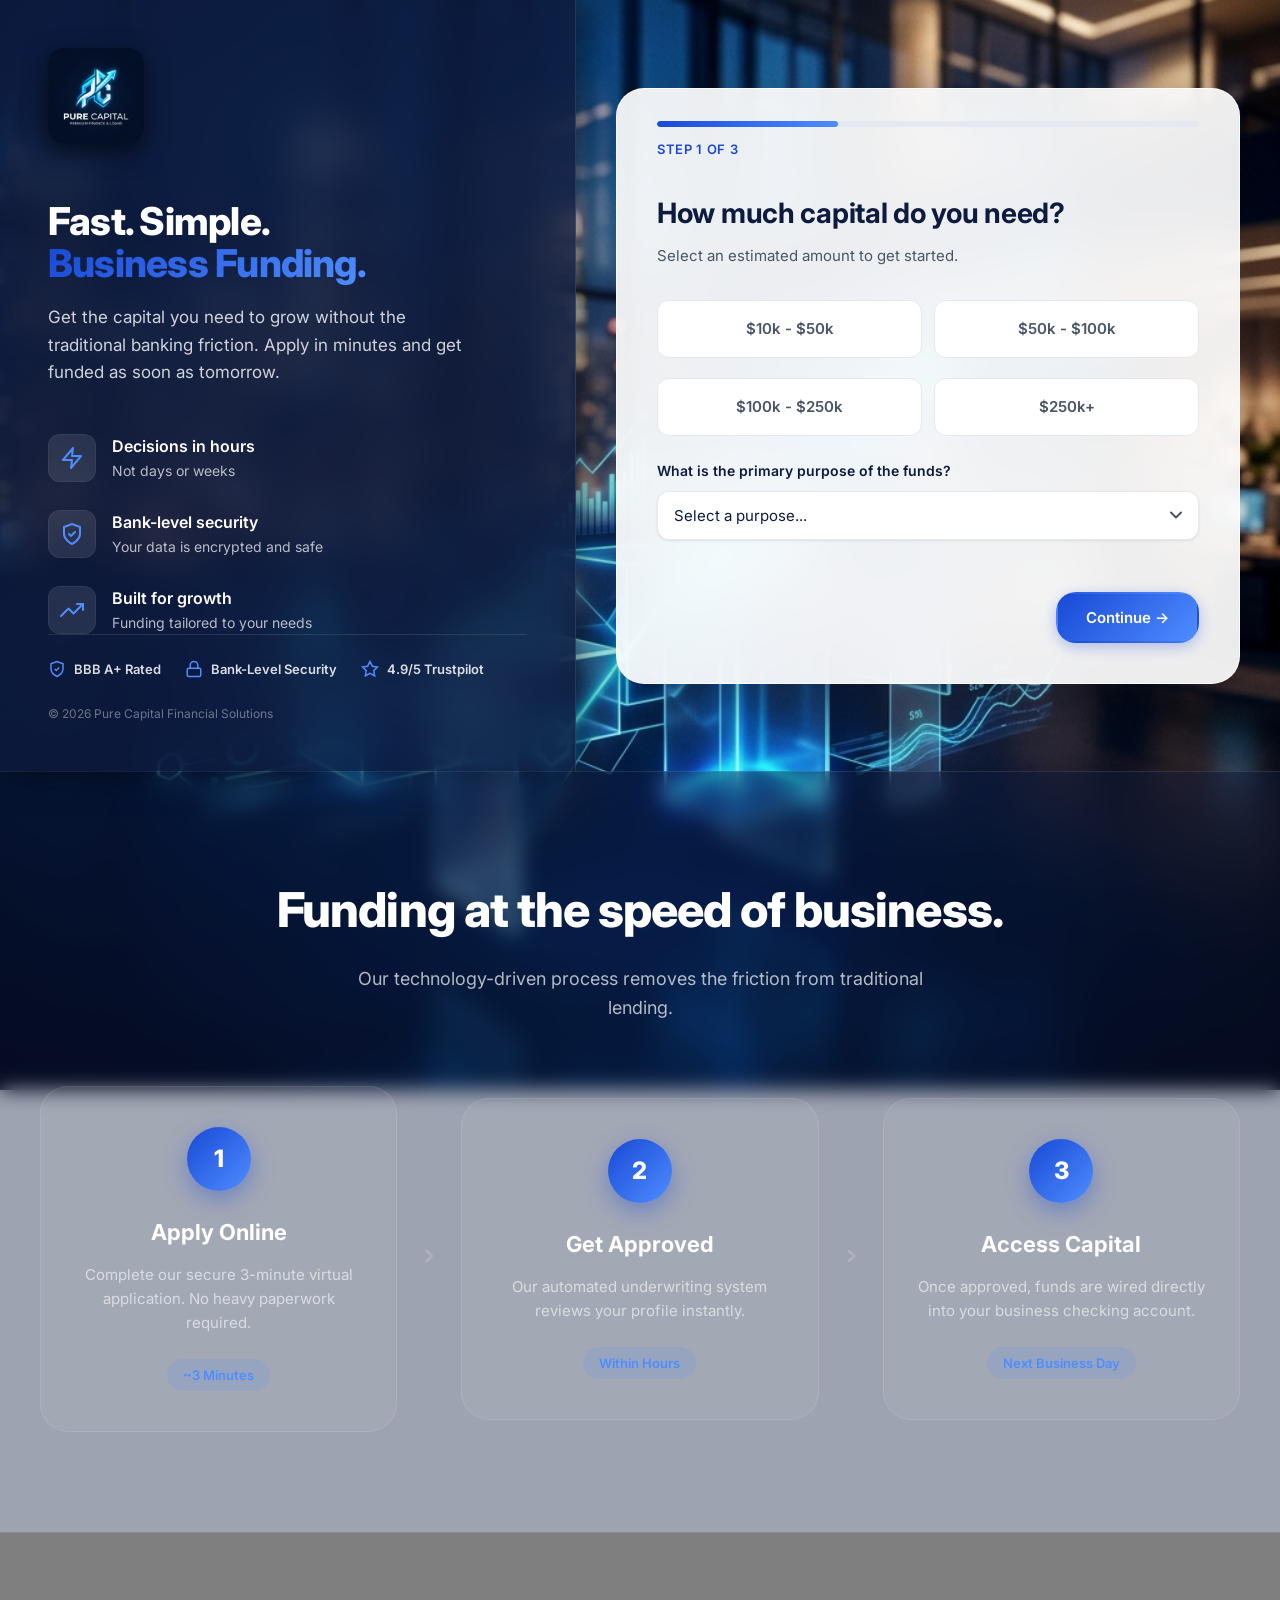
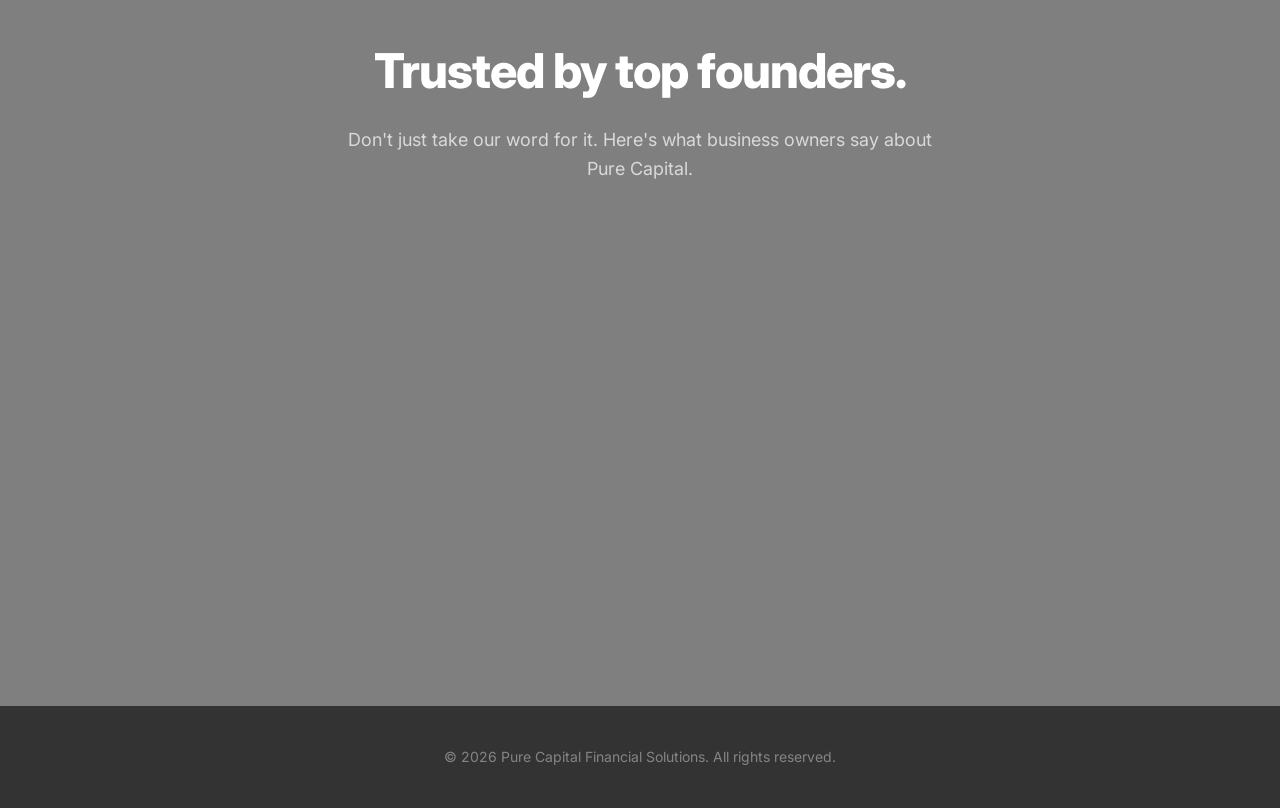
==== commit 86d600b6: "new file:   assets/hero-bg.png 	new file:   assets/pure-logo.png 	new file:   assets/ultimate-logo.p" ====
--- a/index.html
+++ b/index.html
@@ -3,515 +3,314 @@
 <head>
   <meta charset="UTF-8" />
   <meta name="viewport" content="width=device-width, initial-scale=1.0" />
-  <title>Pure Capital | Finance Solutions Built for Growth</title>
-  <meta name="description" content="Pure Capital provides smart, fast, and flexible financial solutions for businesses ready to grow. Access funding, credit lines, and capital management tools built for today's entrepreneurs." />
-  <meta property="og:title" content="Pure Capital | Finance Solutions Built for Growth" />
-  <meta property="og:description" content="Smart capital. Zero friction. Unlimited potential." />
+  <title>Pure Capital | Smart Business Funding</title>
+  <meta name="description" content="Apply for fast, flexible business funding in minutes." />
   <link rel="preconnect" href="https://fonts.googleapis.com" />
   <link rel="preconnect" href="https://fonts.gstatic.com" crossorigin />
   <link href="https://fonts.googleapis.com/css2?family=Inter:wght@300;400;500;600;700;800;900&family=Playfair+Display:wght@700;900&display=swap" rel="stylesheet" />
   <link rel="stylesheet" href="style.css" />
 </head>
-<body>
-
-  <!-- ===== NAVIGATION ===== -->
-  <header class="navbar" id="navbar">
-    <div class="container nav-inner">
-      <a href="#" class="nav-logo">
-        <img src="assets/new-logo.png" alt="Pure Capital Logo" id="nav-logo-img" />
-      </a>
-      <nav class="nav-links" id="nav-links">
-        <a href="#solutions">Solutions</a>
-        <a href="#how-it-works">How It Works</a>
-        <a href="#stats">Why Pure Capital</a>
-        <a href="#testimonials">Testimonials</a>
-        <a href="#faq">FAQ</a>
-      </nav>
-      <div class="nav-cta">
-        <a href="#apply" class="btn btn-outline">Sign In</a>
-        <a href="#apply" class="btn btn-primary">Get Funded</a>
-      </div>
-      <button class="hamburger" id="hamburger" aria-label="Toggle Menu">
-        <span></span><span></span><span></span>
-      </button>
-    </div>
-  </header>
-
-  <!-- ===== HERO ===== -->
-  <section class="hero" id="home">
-
-    <!-- Full-bleed image: positioned absolute, covers right 50% of viewport -->
-    <div class="hero-image-col">
-      <div class="hero-image-fade"></div>
-      <img
-        src="assets/hero-image.jpg"
-        alt="Business professional reviewing finance documents in a modern office"
-        class="hero-img"
-        loading="eager"
-      />
-      <div class="hero-float-card">
-        <div class="float-card-icon">⚡</div>
-        <div class="float-card-text">
-          <strong>Funds in 24 Hours</strong>
-          <span>Fast approval. No surprises.</span>
-        </div>
-      </div>
-    </div>
-
-    <!-- Centered container holds the text column -->
-    <div class="container hero-container">
-      <div class="hero-text-col">
-        <div class="hero-badge">Trusted by 10,000+ Business Owners</div>
-        <h1 class="hero-headline">
-          Capital that moves<br /><span class="gradient-text">at your speed.</span>
-        </h1>
-        <p class="hero-sub">
-          Pure Capital delivers fast, flexible funding solutions designed for entrepreneurs who don't have time to wait. Apply in minutes. Funds in as little as 24 hours.
-        </p>
-        <div class="hero-actions">
-          <a href="#apply" class="btn btn-primary btn-large" id="hero-cta">Get Funded Today</a>
-          <a href="#how-it-works" class="btn btn-ghost btn-large">See How It Works →</a>
-        </div>
-        <div class="hero-stats-bar">
-          <div class="hero-stat">
-            <span class="stat-num">$2B+</span>
-            <span class="stat-label">Capital Deployed</span>
-          </div>
-          <div class="stat-divider"></div>
-          <div class="hero-stat">
-            <span class="stat-num">10K+</span>
-            <span class="stat-label">Businesses Funded</span>
-          </div>
-          <div class="stat-divider"></div>
-          <div class="hero-stat">
-            <span class="stat-num">24hr</span>
-            <span class="stat-label">Avg. Funding Time</span>
-          </div>
-          <div class="stat-divider"></div>
-          <div class="hero-stat">
-            <span class="stat-num">A+</span>
-            <span class="stat-label">BBB Rating</span>
-          </div>
-        </div>
-      </div>
-    </div>
-
-    <div class="hero-bg-shape"></div>
-  </section>
-
-
-  <!-- ===== MARQUEE STRIP ===== -->
-  <div class="marquee-strip">
-    <div class="marquee-track">
-      <span>Business Loans</span><span class="dot">●</span>
-      <span>Lines of Credit</span><span class="dot">●</span>
-      <span>Equipment Financing</span><span class="dot">●</span>
-      <span>SBA Loans</span><span class="dot">●</span>
-      <span>Revenue Advances</span><span class="dot">●</span>
-      <span>Invoice Factoring</span><span class="dot">●</span>
-      <span>Working Capital</span><span class="dot">●</span>
-      <span>Business Loans</span><span class="dot">●</span>
-      <span>Lines of Credit</span><span class="dot">●</span>
-      <span>Equipment Financing</span><span class="dot">●</span>
-      <span>SBA Loans</span><span class="dot">●</span>
-      <span>Revenue Advances</span><span class="dot">●</span>
-      <span>Invoice Factoring</span><span class="dot">●</span>
-      <span>Working Capital</span><span class="dot">●</span>
-    </div>
+<body class="app-mode">
+
+  <div class="app-container">
+    
+    <!-- LEFT SIDEBAR: Branding -->
+    <aside class="app-sidebar">
+      <div class="sidebar-top">
+        <a href="#" class="sidebar-logo">
+          <img src="assets/ultimate-logo.png" alt="Pure Capital Logo" id="nav-logo-img" />
+        </a>
+      </div>
+      
+      <div class="sidebar-content">
+        <h1>Fast. Simple.<br /><span class="gradient-text">Business Funding.</span></h1>
+        <p class="sidebar-sub">Get the capital you need to grow without the traditional banking friction. Apply in minutes and get funded as soon as tomorrow.</p>
+        
+        <div class="sidebar-features">
+          <div class="feature-item">
+            <div class="feature-icon">
+              <svg xmlns="http://www.w3.org/2000/svg" width="24" height="24" viewBox="0 0 24 24" fill="none" stroke="currentColor" stroke-width="2" stroke-linecap="round" stroke-linejoin="round"><polygon points="13 2 3 14 12 14 11 22 21 10 12 10 13 2"></polygon></svg>
+            </div>
+            <div class="feature-text">
+              <strong>Decisions in hours</strong>
+              <span>Not days or weeks</span>
+            </div>
+          </div>
+          <div class="feature-item">
+            <div class="feature-icon">
+              <svg xmlns="http://www.w3.org/2000/svg" width="24" height="24" viewBox="0 0 24 24" fill="none" stroke="currentColor" stroke-width="2" stroke-linecap="round" stroke-linejoin="round"><path d="M12 22s8-4 8-10V5l-8-3-8 3v7c0 6 8 10 8 10z"></path><path d="m9 12 2 2 4-4"></path></svg>
+            </div>
+            <div class="feature-text">
+              <strong>Bank-level security</strong>
+              <span>Your data is encrypted and safe</span>
+            </div>
+          </div>
+          <div class="feature-item">
+            <div class="feature-icon">
+              <svg xmlns="http://www.w3.org/2000/svg" width="24" height="24" viewBox="0 0 24 24" fill="none" stroke="currentColor" stroke-width="2" stroke-linecap="round" stroke-linejoin="round"><polyline points="23 6 13.5 15.5 8.5 10.5 1 18"></polyline><polyline points="17 6 23 6 23 12"></polyline></svg>
+            </div>
+            <div class="feature-text">
+              <strong>Built for growth</strong>
+              <span>Funding tailored to your needs</span>
+            </div>
+          </div>
+        </div>
+      </div>
+      
+      <div class="sidebar-bottom">
+        <div class="trust-badges">
+          <div class="trust-badge">
+            <svg viewBox="0 0 24 24" fill="none" stroke="currentColor" stroke-width="2" width="18" height="18"><path d="M12 22s8-4 8-10V5l-8-3-8 3v7c0 6 8 10 8 10z"></path><path d="m9 12 2 2 4-4"></path></svg>
+            <span>BBB A+ Rated</span>
+          </div>
+          <div class="trust-badge">
+            <svg viewBox="0 0 24 24" fill="none" stroke="currentColor" stroke-width="2" width="18" height="18"><rect x="3" y="11" width="18" height="11" rx="2" ry="2"></rect><path d="M7 11V7a5 5 0 0 1 10 0v4"></path></svg>
+            <span>Bank-Level Security</span>
+          </div>
+          <div class="trust-badge">
+            <svg viewBox="0 0 24 24" fill="none" stroke="currentColor" stroke-width="2" width="18" height="18"><polygon points="12 2 15.09 8.26 22 9.27 17 14.14 18.18 21.02 12 17.77 5.82 21.02 7 14.14 2 9.27 8.91 8.26 12 2"></polygon></svg>
+            <span>4.9/5 Trustpilot</span>
+          </div>
+        </div>
+        <p class="copyright">© 2026 Pure Capital Financial Solutions</p>
+      </div>
+    </aside>
+
+    <!-- RIGHT MAIN: Wizard Form -->
+    <main class="app-main">
+      <div class="wizard-wrapper">
+        
+        <div class="wizard-header" id="wizard-header">
+          <div class="progress-container">
+            <div class="progress-bar" id="progress-bar" style="width: 33.33%;"></div>
+          </div>
+          <p class="step-indicator" id="step-indicator">Step 1 of 3</p>
+        </div>
+
+        <form id="loan-application" class="wizard-form" onsubmit="handleWizardSubmit(event)">
+          
+          <!-- STEP 1: Funding Needs -->
+          <div class="wizard-step active" id="step-1">
+            <div class="step-headings">
+              <h2>How much capital do you need?</h2>
+              <p class="step-desc">Select an estimated amount to get started.</p>
+            </div>
+            
+            <div class="amount-options">
+              <label class="radio-card">
+                <input type="radio" name="funding_amount" value="10k-50k" required />
+                <div class="card-content">
+                  <span class="amt">$10k - $50k</span>
+                </div>
+              </label>
+              <label class="radio-card">
+                <input type="radio" name="funding_amount" value="50k-100k" />
+                <div class="card-content">
+                  <span class="amt">$50k - $100k</span>
+                </div>
+              </label>
+              <label class="radio-card">
+                <input type="radio" name="funding_amount" value="100k-250k" />
+                <div class="card-content">
+                  <span class="amt">$100k - $250k</span>
+                </div>
+              </label>
+              <label class="radio-card">
+                <input type="radio" name="funding_amount" value="250k+" />
+                <div class="card-content">
+                  <span class="amt">$250k+</span>
+                </div>
+              </label>
+            </div>
+
+            <div class="form-group mt-4">
+              <label for="funding_purpose">What is the primary purpose of the funds?</label>
+              <select id="funding_purpose" name="funding_purpose" required class="input-modern">
+                <option value="" disabled selected>Select a purpose...</option>
+                <option value="Working Capital">Working Capital</option>
+                <option value="Equipment Purchase">Equipment Purchase</option>
+                <option value="Expansion">Expansion / New Location</option>
+                <option value="Inventory">Inventory</option>
+                <option value="Other">Other</option>
+              </select>
+            </div>
+
+            <div class="wizard-footer">
+              <button type="button" class="btn btn-primary btn-next" onclick="nextStep(2)">Continue →</button>
+            </div>
+          </div>
+
+          <!-- STEP 2: Business Info -->
+          <div class="wizard-step" id="step-2">
+            <div class="step-headings">
+              <h2>Tell us about your business</h2>
+              <p class="step-desc">This helps us match you with the right capital product.</p>
+            </div>
+
+            <div class="form-group">
+              <label for="business_name">Legal Business Name</label>
+              <input type="text" id="business_name" name="business_name" class="input-modern" placeholder="e.g. Acme Corp LLC" required />
+            </div>
+
+            <div class="form-row">
+              <div class="form-group">
+                <label for="time_in_business">Time in Business</label>
+                <select id="time_in_business" name="time_in_business" class="input-modern" required>
+                  <option value="" disabled selected>Select...</option>
+                  <option value="Less than 1 year">Less than 1 year</option>
+                  <option value="1-3 years">1 - 3 years</option>
+                  <option value="3-5 years">3 - 5 years</option>
+                  <option value="5+ years">5+ years</option>
+                </select>
+              </div>
+              <div class="form-group">
+                <label for="annual_revenue">Annual Revenue</label>
+                <select id="annual_revenue" name="annual_revenue" class="input-modern" required>
+                  <option value="" disabled selected>Select...</option>
+                  <option value="Under $100k">Under $100k</option>
+                  <option value="$100k - $500k">$100k - $500k</option>
+                  <option value="$500k - $1M">$500k - $1M</option>
+                  <option value="$1M+">$1M+</option>
+                </select>
+              </div>
+            </div>
+
+            <div class="wizard-footer space-between">
+              <button type="button" class="btn btn-ghost" onclick="prevStep(1)">← Back</button>
+              <button type="button" class="btn btn-primary btn-next" onclick="nextStep(3)">Continue →</button>
+            </div>
+          </div>
+
+          <!-- STEP 3: Contact Info -->
+          <div class="wizard-step" id="step-3">
+            <div class="step-headings">
+              <h2>Your Contact Details</h2>
+              <p class="step-desc">Where should we send your funding decision?</p>
+            </div>
+
+            <div class="form-row">
+              <div class="form-group">
+                <label for="first_name">First Name</label>
+                <input type="text" id="first_name" name="first_name" class="input-modern" placeholder="First" required />
+              </div>
+              <div class="form-group">
+                <label for="last_name">Last Name</label>
+                <input type="text" id="last_name" name="last_name" class="input-modern" placeholder="Last" required />
+              </div>
+            </div>
+
+            <div class="form-group">
+              <label for="email">Work Email</label>
+              <input type="email" id="email" name="email" class="input-modern" placeholder="you@company.com" required />
+            </div>
+
+            <div class="form-group">
+              <label for="phone">Phone Number</label>
+              <input type="tel" id="phone" name="phone" class="input-modern" placeholder="(555) 000-0000" required />
+            </div>
+
+            <!-- Email target input (hidden by default, can be populated via JS or manually) -->
+            <input type="hidden" id="target_email" name="target_email" value="applications@purecapital.com" />
+
+            <div class="wizard-footer space-between">
+              <button type="button" class="btn btn-ghost" onclick="prevStep(2)">← Back</button>
+              <button type="submit" class="btn btn-primary btn-next" id="submit-btn">Submit Application 🚀</button>
+            </div>
+            
+            <p class="form-disclaimer mt-4">By submitting, you agree to our Terms of Service and Privacy Policy. Checking eligibility will not affect your credit score.</p>
+          </div>
+
+          <!-- STEP 4: Success -->
+          <div class="wizard-step success-step" id="step-4">
+            <div class="success-icon-large">✓</div>
+            <h2>Application Received!</h2>
+            <p class="step-desc">Thank you for applying. A Pure Capital advisor will review your request and reach out to you via email shortly.</p>
+            <a href="#" class="btn btn-outline mt-4" onclick="location.reload()">Return Home</a>
+          </div>
+
+        </form>
+      </div>
+    </main>
+
   </div>
 
-  <!-- ===== SOLUTIONS ===== -->
-  <section class="solutions section-pad" id="solutions">
-    <div class="container">
-      <div class="section-header">
-        <p class="section-label">Our Products</p>
-        <h2 class="section-title">Funding options built to work for you.</h2>
-        <p class="section-desc">Whether you need a quick cash injection or a long-term credit facility, Pure Capital has the right solution for your business.</p>
-      </div>
-      <div class="cards-grid">
-
-        <div class="card card-featured">
-          <div class="card-icon">💳</div>
-          <h3>Line of Credit</h3>
-          <p>A revolving credit line you can draw from anytime. Pay back what you use, then draw again.</p>
-          <ul class="card-list">
-            <li>Credit limits from $10K – $500K</li>
-            <li>Flexible 12, 18, or 24-month terms</li>
-            <li>Draw funds in seconds, 24/7</li>
-          </ul>
-          <a href="#apply" class="btn btn-primary">Learn More</a>
-        </div>
-
-        <div class="card">
-          <div class="card-icon">🏦</div>
-          <h3>Term Loan</h3>
-          <p>A lump sum of capital up front — ideal for larger investments in your business.</p>
-          <ul class="card-list">
-            <li>Loan amounts from $5K – $1M</li>
-            <li>Repayment terms up to 36 months</li>
-            <li>Fixed, predictable payments</li>
-          </ul>
-          <a href="#apply" class="btn btn-outline">Learn More</a>
-        </div>
-
-        <div class="card">
-          <div class="card-icon">⚙️</div>
-          <h3>Equipment Financing</h3>
-          <p>Finance the tools and equipment that power your business without draining your cash reserves.</p>
-          <ul class="card-list">
-            <li>Up to 100% equipment cost covered</li>
-            <li>Terms matched to equipment life</li>
-            <li>Preserve working capital</li>
-          </ul>
-          <a href="#apply" class="btn btn-outline">Learn More</a>
-        </div>
-
-        <div class="card">
-          <div class="card-icon">📈</div>
-          <h3>Revenue Advance</h3>
-          <p>Get capital now based on your future revenue. Fast approval with minimal paperwork.</p>
-          <ul class="card-list">
-            <li>Advance from $2K – $250K</li>
-            <li>Repay as a % of daily revenue</li>
-            <li>No fixed monthly payments</li>
-          </ul>
-          <a href="#apply" class="btn btn-outline">Learn More</a>
-        </div>
-
+  <!-- PROCESS SECTION -->
+  <section class="glass-section process-section" id="process">
+    <div class="glass-container">
+      <div class="section-header-glass">
+        <h2>Funding at the speed of business.</h2>
+        <p>Our technology-driven process removes the friction from traditional lending.</p>
+      </div>
+      
+      <div class="process-grid">
+        <div class="process-card reveal">
+          <div class="process-icon">1</div>
+          <h3>Apply Online</h3>
+          <p>Complete our secure 3-minute virtual application. No heavy paperwork required.</p>
+          <span class="process-time">~3 Minutes</span>
+        </div>
+        <div class="process-arrow">
+          <svg viewBox="0 0 24 24" width="24" height="24" stroke="currentColor" stroke-width="2" fill="none"><polyline points="9 18 15 12 9 6"></polyline></svg>
+        </div>
+        <div class="process-card reveal delay-1">
+          <div class="process-icon">2</div>
+          <h3>Get Approved</h3>
+          <p>Our automated underwriting system reviews your profile instantly.</p>
+          <span class="process-time">Within Hours</span>
+        </div>
+        <div class="process-arrow">
+          <svg viewBox="0 0 24 24" width="24" height="24" stroke="currentColor" stroke-width="2" fill="none"><polyline points="9 18 15 12 9 6"></polyline></svg>
+        </div>
+        <div class="process-card reveal delay-2">
+          <div class="process-icon">3</div>
+          <h3>Access Capital</h3>
+          <p>Once approved, funds are wired directly into your business checking account.</p>
+          <span class="process-time">Next Business Day</span>
+        </div>
       </div>
     </div>
   </section>
 
-  <!-- ===== HOW IT WORKS ===== -->
-  <section class="how-section section-pad" id="how-it-works">
-    <div class="container">
-      <div class="section-header">
-        <p class="section-label">Quick & Simple</p>
-        <h2 class="section-title">Funding that moves at your speed.</h2>
-        <p class="section-desc">Our streamlined process gets you from application to funded faster than any traditional lender.</p>
-      </div>
-      <div class="steps-grid">
-        <div class="step">
-          <div class="step-number">01</div>
-          <h3>Apply in Minutes</h3>
-          <p>Complete our quick online application. No lengthy paperwork or in-person visits required.</p>
-        </div>
-        <div class="step-arrow">→</div>
-        <div class="step">
-          <div class="step-number">02</div>
-          <h3>Get a Decision</h3>
-          <p>Receive a funding decision in as little as a few hours. Our smart underwriting is fast and fair.</p>
-        </div>
-        <div class="step-arrow">→</div>
-        <div class="step">
-          <div class="step-number">03</div>
-          <h3>Access Your Funds</h3>
-          <p>Once approved, funds can be in your account as soon as the next business day.</p>
+  <!-- TESTIMONIALS SECTION -->
+  <section class="glass-section testimonial-section" id="testimonials">
+    <div class="glass-container">
+      <div class="section-header-glass">
+        <h2>Trusted by top founders.</h2>
+        <p>Don't just take our word for it. Here's what business owners say about Pure Capital.</p>
+      </div>
+
+      <div class="testimonial-grid">
+        <div class="glass-card testimonial-card reveal">
+          <div class="stars">★★★★★</div>
+          <p class="quote">"Pure Capital stepped in when our traditional bank moved too slow. We secured the equipment we needed and doubled our output within a month."</p>
+          <div class="author">
+            <strong>Sarah Jenkins</strong>
+            <span>CEO, Ascend Manufacturing</span>
+          </div>
+        </div>
+        <div class="glass-card testimonial-card reveal delay-1">
+          <div class="stars">★★★★★</div>
+          <p class="quote">"The application process was unbelievably smooth. No stacks of tax returns, just a smart digital connection and we had funds the next day."</p>
+          <div class="author">
+            <strong>David Chen</strong>
+            <span>Founder, TechNova Solutions</span>
+          </div>
+        </div>
+        <div class="glass-card testimonial-card reveal delay-2">
+          <div class="stars">★★★★★</div>
+          <p class="quote">"This is exactly how business finance should work. Fast, transparent, and built for companies that are actually growing."</p>
+          <div class="author">
+            <strong>Marcus Thorne</strong>
+            <span>Owner, The Daily Roast</span>
+          </div>
         </div>
       </div>
     </div>
   </section>
 
-  <!-- ===== STATS ===== -->
-  <section class="stats-section section-pad" id="stats">
-    <div class="container">
-      <div class="stats-content">
-        <div class="stats-left">
-          <p class="section-label">Why Pure Capital</p>
-          <h2 class="section-title">Built on trust.<br />Proven by results.</h2>
-          <p class="section-desc">We're not just a lender — we're a capital partner dedicated to the long-term success of your business.</p>
-          <a href="#apply" class="btn btn-primary">Start Your Application</a>
-        </div>
-        <div class="stats-right">
-          <div class="stat-card">
-            <span class="big-stat">$2B+</span>
-            <span class="stat-card-label">Total Capital Deployed to American businesses</span>
-          </div>
-          <div class="stat-card">
-            <span class="big-stat">10,000+</span>
-            <span class="stat-card-label">Small businesses funded since founding</span>
-          </div>
-          <div class="stat-card">
-            <span class="big-stat">97%</span>
-            <span class="stat-card-label">Customer satisfaction rate from funded clients</span>
-          </div>
-          <div class="stat-card">
-            <span class="big-stat">24hrs</span>
-            <span class="stat-card-label">Average time from approval to funded account</span>
-          </div>
-        </div>
-      </div>
-    </div>
-  </section>
-
-  <!-- ===== REQUIREMENTS ===== -->
-  <section class="requirements section-pad" id="requirements">
-    <div class="container">
-      <div class="requirements-inner">
-        <div class="req-text">
-          <p class="section-label">Qualify Today</p>
-          <h2 class="section-title">Are we a match?<br />Check our minimum requirements.</h2>
-          <p class="section-desc">We believe more businesses deserve access to capital. Our qualification criteria are designed to be inclusive and realistic.</p>
-          <a href="#apply" class="btn btn-primary">Check My Eligibility</a>
-        </div>
-        <div class="req-checklist">
-          <div class="req-item">
-            <div class="req-icon">✓</div>
-            <div>
-              <strong>1+ Year in Business</strong>
-              <p>Your business should have been operating for at least 12 months.</p>
-            </div>
-          </div>
-          <div class="req-item">
-            <div class="req-icon">✓</div>
-            <div>
-              <strong>$100K+ Annual Revenue</strong>
-              <p>We look at revenue, not just credit scores, to evaluate your eligibility.</p>
-            </div>
-          </div>
-          <div class="req-item">
-            <div class="req-icon">✓</div>
-            <div>
-              <strong>600+ Personal Credit Score</strong>
-              <p>A minimum credit score helps us ensure responsible lending to both parties.</p>
-            </div>
-          </div>
-          <div class="req-item">
-            <div class="req-icon">✓</div>
-            <div>
-              <strong>U.S.-Based Business</strong>
-              <p>We currently serve businesses operating within the United States.</p>
-            </div>
-          </div>
-        </div>
-      </div>
-    </div>
-  </section>
-
-  <!-- ===== TESTIMONIALS ===== -->
-  <section class="testimonials section-pad" id="testimonials">
-    <div class="container">
-      <div class="section-header">
-        <p class="section-label">Real Stories</p>
-        <h2 class="section-title">Trusted by thousands of business owners like you.</h2>
-      </div>
-      <div class="testimonials-grid">
-        <div class="testimonial-card">
-          <div class="stars">★★★★★</div>
-          <p class="quote">"Pure Capital helped me expand my restaurant when no bank would even call me back. The process was fast, professional, and completely transparent."</p>
-          <div class="testimonial-author">
-            <div class="author-avatar">MJ</div>
-            <div>
-              <strong>Marcus Johnson</strong>
-              <span>CEO, Golden Plate Restaurants</span>
-            </div>
-          </div>
-        </div>
-        <div class="testimonial-card testimonial-featured">
-          <div class="stars">★★★★★</div>
-          <p class="quote">"I needed equipment financing fast. Pure Capital had money in my account within 48 hours. No hassle. This is what business banking should feel like."</p>
-          <div class="testimonial-author">
-            <div class="author-avatar">ST</div>
-            <div>
-              <strong>Sarah Thompson</strong>
-              <span>Owner, Thompson Auto Body</span>
-            </div>
-          </div>
-        </div>
-        <div class="testimonial-card">
-          <div class="stars">★★★★★</div>
-          <p class="quote">"The line of credit has been a game changer for managing seasonal cash flow. I draw when I need it and pay it back when business picks up."</p>
-          <div class="testimonial-author">
-            <div class="author-avatar">DR</div>
-            <div>
-              <strong>David Rivera</strong>
-              <span>Founder, Rivera Construction</span>
-            </div>
-          </div>
-        </div>
-      </div>
-    </div>
-  </section>
-
-  <!-- ===== FAQ ===== -->
-  <section class="faq-section section-pad" id="faq">
-    <div class="container">
-      <div class="section-header">
-        <p class="section-label">Common Questions</p>
-        <h2 class="section-title">We're fluent in small business — and ready to answer your questions.</h2>
-      </div>
-      <div class="faq-grid">
-        <div class="faq-item" id="faq-1">
-          <button class="faq-q" onclick="toggleFaq('faq-1')">
-            How long does the application take?
-            <span class="faq-icon">+</span>
-          </button>
-          <div class="faq-a">
-            <p>Most applicants complete the application in under 10 minutes. We only ask for the essential information needed to make a fast, fair decision.</p>
-          </div>
-        </div>
-        <div class="faq-item" id="faq-2">
-          <button class="faq-q" onclick="toggleFaq('faq-2')">
-            Will applying affect my credit score?
-            <span class="faq-icon">+</span>
-          </button>
-          <div class="faq-a">
-            <p>Our initial check is a soft pull and will not affect your credit score. A hard pull only occurs if you accept a loan offer and proceed to funding.</p>
-          </div>
-        </div>
-        <div class="faq-item" id="faq-3">
-          <button class="faq-q" onclick="toggleFaq('faq-3')">
-            How quickly can I receive funds?
-            <span class="faq-icon">+</span>
-          </button>
-          <div class="faq-a">
-            <p>In many cases, funds can be deposited into your account the same day you're approved or by the next business day. Average funding time is under 24 hours.</p>
-          </div>
-        </div>
-        <div class="faq-item" id="faq-4">
-          <button class="faq-q" onclick="toggleFaq('faq-4')">
-            What types of businesses do you fund?
-            <span class="faq-icon">+</span>
-          </button>
-          <div class="faq-a">
-            <p>We work with a wide range of industries including retail, restaurants, construction, healthcare, e-commerce, and many more. If you're a U.S.-based business, we want to hear from you.</p>
-          </div>
-        </div>
-        <div class="faq-item" id="faq-5">
-          <button class="faq-q" onclick="toggleFaq('faq-5')">
-            Are there prepayment penalties?
-            <span class="faq-icon">+</span>
-          </button>
-          <div class="faq-a">
-            <p>No hidden fees or prepayment penalties. Pay off your balance early and save on interest — we actually encourage it.</p>
-          </div>
-        </div>
-        <div class="faq-item" id="faq-6">
-          <button class="faq-q" onclick="toggleFaq('faq-6')">
-            Can I apply with bad credit?
-            <span class="faq-icon">+</span>
-          </button>
-          <div class="faq-a">
-            <p>We look at your overall business health — not just your credit score. Revenue, time in business, and cash flow are all major factors in our decision.</p>
-          </div>
-        </div>
-      </div>
-    </div>
-  </section>
-
-  <!-- ===== APPLY CTA ===== -->
-  <section class="apply-cta section-pad" id="apply">
-    <div class="container">
-      <div class="cta-inner">
-        <div class="cta-logo">
-          <img src="assets/new-logo.png" alt="Pure Capital" />
-        </div>
-        <h2>Ready to take your business to the next level?</h2>
-        <p>Join thousands of entrepreneurs who have trusted Pure Capital to fuel their growth. Apply today — no obligation, no hard pull.</p>
-        <form class="apply-form" id="apply-form" onsubmit="handleApply(event)">
-          <div class="form-row">
-            <div class="form-group">
-              <label for="biz-name">Business Name</label>
-              <input type="text" id="biz-name" placeholder="Your Business Name" required />
-            </div>
-            <div class="form-group">
-              <label for="owner-name">Owner Name</label>
-              <input type="text" id="owner-name" placeholder="Full Name" required />
-            </div>
-          </div>
-          <div class="form-row">
-            <div class="form-group">
-              <label for="email">Email Address</label>
-              <input type="email" id="email" placeholder="you@business.com" required />
-            </div>
-            <div class="form-group">
-              <label for="phone">Phone Number</label>
-              <input type="tel" id="phone" placeholder="(555) 000-0000" required />
-            </div>
-          </div>
-          <div class="form-row">
-            <div class="form-group">
-              <label for="amount">Funding Amount Needed</label>
-              <select id="amount" required>
-                <option value="">Select Amount</option>
-                <option>$5,000 – $25,000</option>
-                <option>$25,000 – $100,000</option>
-                <option>$100,000 – $250,000</option>
-                <option>$250,000 – $500,000</option>
-                <option>$500,000+</option>
-              </select>
-            </div>
-            <div class="form-group">
-              <label for="product">Funding Type</label>
-              <select id="product" required>
-                <option value="">Select Type</option>
-                <option>Line of Credit</option>
-                <option>Term Loan</option>
-                <option>Equipment Financing</option>
-                <option>Revenue Advance</option>
-              </select>
-            </div>
-          </div>
-          <button type="submit" class="btn btn-primary btn-large btn-full">Submit Application →</button>
-          <p class="form-disclaimer">By submitting, you agree to our <a href="#">Terms of Service</a> and <a href="#">Privacy Policy</a>. Checking eligibility will not affect your credit score.</p>
-        </form>
-        <div class="apply-success" id="apply-success" style="display:none;">
-          <div class="success-icon">✓</div>
-          <h3>Application Received!</h3>
-          <p>A Pure Capital advisor will reach out within 1 business hour. Check your email for next steps.</p>
-        </div>
-      </div>
-    </div>
-  </section>
-
-  <!-- ===== FOOTER ===== -->
-  <footer class="footer">
-    <div class="container footer-inner">
-      <div class="footer-brand">
-        <img src="assets/new-logo.png" alt="Pure Capital" class="footer-logo" />
-        <p>Smart capital. Zero friction.<br />Unlimited potential.</p>
-        <div class="footer-social">
-          <a href="#" aria-label="LinkedIn">in</a>
-          <a href="#" aria-label="Twitter">𝕏</a>
-          <a href="#" aria-label="Facebook">f</a>
-        </div>
-      </div>
-      <div class="footer-links">
-        <div class="footer-col">
-          <h4>Products</h4>
-          <a href="#">Line of Credit</a>
-          <a href="#">Term Loan</a>
-          <a href="#">Equipment Financing</a>
-          <a href="#">Revenue Advance</a>
-        </div>
-        <div class="footer-col">
-          <h4>Company</h4>
-          <a href="#">About Us</a>
-          <a href="#">Careers</a>
-          <a href="#">Press</a>
-          <a href="#">Blog</a>
-        </div>
-        <div class="footer-col">
-          <h4>Support</h4>
-          <a href="#">Contact Us</a>
-          <a href="#">FAQ</a>
-          <a href="#">Customer Portal</a>
-          <a href="#">Rates & Terms</a>
-        </div>
-        <div class="footer-col">
-          <h4>Legal</h4>
-          <a href="#">Privacy Policy</a>
-          <a href="#">Terms of Service</a>
-          <a href="#">Accessibility</a>
-          <a href="#">Disclosures</a>
-        </div>
-      </div>
-    </div>
-    <div class="footer-bottom">
-      <div class="container">
-        <p>© 2026 Pure Capital Financial Solutions, LLC. All Rights Reserved. | Loans subject to lender approval. Not available in all states. Pure Capital is not a bank. Funding provided by licensed lending partners.</p>
-      </div>
-    </div>
+  <!-- FOOTER -->
+  <footer class="glass-footer">
+    <p>© 2026 Pure Capital Financial Solutions. All rights reserved.</p>
   </footer>
 
   <script src="main.js"></script>
--- a/style.css
+++ b/style.css
@@ -1,7 +1,6 @@
 /* ============================================
-   PURE CAPITAL — FINANCE SOLUTIONS
+   PURE CAPITAL — APP LAYOUT
    Clean White • Premium • Modern
-   Inspired by ondeck.com
    ============================================ */
 
 /* ===== CSS CUSTOM PROPERTIES ===== */
@@ -54,16 +53,15 @@
 }
 
 html {
-  scroll-behavior: smooth;
   font-size: 16px;
   -webkit-font-smoothing: antialiased;
   -moz-osx-font-smoothing: grayscale;
 }
 
-body {
+body.app-mode {
   font-family: var(--font);
   color: var(--text-primary);
-  background: var(--white);
+  background: url('assets/hero-bg.png') center/cover no-repeat fixed;
   line-height: 1.6;
   overflow-x: hidden;
 }
@@ -71,51 +69,6 @@
 img { max-width: 100%; height: auto; display: block; }
 a { text-decoration: none; color: inherit; }
 button { font-family: var(--font); cursor: pointer; border: none; background: none; }
-ul { list-style: none; }
-
-.container {
-  max-width: 1180px;
-  margin: 0 auto;
-  padding: 0 24px;
-}
-
-.section-pad { padding: 96px 0; }
-
-/* ===== TYPOGRAPHY ===== */
-.section-label {
-  display: inline-block;
-  font-size: 12px;
-  font-weight: 700;
-  letter-spacing: 0.12em;
-  text-transform: uppercase;
-  color: var(--blue-600);
-  background: var(--blue-50);
-  padding: 5px 14px;
-  border-radius: var(--radius-full);
-  margin-bottom: 16px;
-}
-
-.section-title {
-  font-size: clamp(28px, 4vw, 42px);
-  font-weight: 800;
-  color: var(--text-primary);
-  line-height: 1.18;
-  letter-spacing: -0.02em;
-  margin-bottom: 16px;
-}
-
-.section-desc {
-  font-size: 17px;
-  color: var(--text-secondary);
-  max-width: 560px;
-  line-height: 1.7;
-}
-
-.section-header {
-  text-align: center;
-  margin-bottom: 60px;
-}
-.section-header .section-desc { margin: 0 auto; }
 
 .gradient-text {
   background: var(--gradient-blue);
@@ -124,17 +77,357 @@
   background-clip: text;
 }
 
-/* ===== BUTTONS ===== */
+/* ===== APP LAYOUT ===== */
+.app-container {
+  display: flex;
+  width: 100%;
+  height: 100%;
+}
+
+/* Left Sidebar */
+.app-sidebar {
+  width: 45%;
+  max-width: 600px;
+  background: rgba(13, 27, 62, 0.85);
+  backdrop-filter: blur(20px);
+  -webkit-backdrop-filter: blur(20px);
+  padding: 48px;
+  display: flex;
+  flex-direction: column;
+  justify-content: space-between;
+  border-right: 1px solid rgba(255, 255, 255, 0.1);
+  box-shadow: 10px 0 30px rgba(0,0,0,0.5);
+  z-index: 10;
+  overflow-y: auto;
+  color: var(--white);
+}
+
+.sidebar-logo img {
+  height: 96px; /* Significantly larger and more prominent */
+  width: auto;
+  margin-bottom: 56px;
+  border-radius: 16px;
+  box-shadow: 0 8px 24px rgba(0,0,0,0.6);
+}
+
+.sidebar-content h1 {
+  font-size: clamp(32px, 3vw, 48px);
+  font-weight: 800;
+  line-height: 1.1;
+  letter-spacing: -0.02em;
+  margin-bottom: 20px;
+  color: var(--white);
+}
+
+.sidebar-sub {
+  font-size: 17px;
+  color: rgba(255, 255, 255, 0.8);
+  margin-bottom: 48px;
+  line-height: 1.6;
+  max-width: 90%;
+}
+
+.sidebar-features {
+  display: flex;
+  flex-direction: column;
+  gap: 28px;
+}
+
+.feature-item {
+  display: flex;
+  align-items: flex-start;
+  gap: 16px;
+}
+
+.feature-icon {
+  width: 48px;
+  height: 48px;
+  background: rgba(255, 255, 255, 0.1);
+  color: #4F8DFF;
+  border-radius: var(--radius);
+  display: flex;
+  align-items: center;
+  justify-content: center;
+  font-size: 24px;
+  flex-shrink: 0;
+  border: 1px solid rgba(255,255,255,0.05);
+}
+
+.feature-text {
+  display: flex;
+  flex-direction: column;
+}
+
+.feature-text strong {
+  font-size: 16px;
+  color: var(--white);
+  font-weight: 600;
+}
+
+.feature-text span {
+  font-size: 14px;
+  color: rgba(255, 255, 255, 0.7);
+}
+
+.trust-badges {
+  display: flex;
+  gap: 24px;
+  margin-bottom: 24px;
+  flex-wrap: wrap;
+  border-top: 1px solid rgba(255, 255, 255, 0.1);
+  padding-top: 24px;
+}
+
+.trust-badge {
+  display: flex;
+  align-items: center;
+  gap: 8px;
+  font-size: 13px;
+  font-weight: 600;
+  color: rgba(255, 255, 255, 0.85);
+}
+
+.trust-badge svg {
+  color: #4F8DFF;
+}
+
+.sidebar-bottom .copyright {
+  font-size: 12px;
+  color: rgba(255, 255, 255, 0.4);
+}
+
+/* Right Main (Wizard) */
+.app-main {
+  flex: 1;
+  background: transparent;
+  display: flex;
+  align-items: center;
+  justify-content: center;
+  padding: 40px;
+  overflow-y: auto;
+  position: relative;
+}
+
+.app-main::before {
+  content: '';
+  position: absolute;
+  top: 0;
+  left: 0;
+  width: 100%;
+  height: 100%;
+  background: radial-gradient(circle at 50% 50%, rgba(24,73,214,0.15) 0%, transparent 70%);
+  pointer-events: none;
+}
+
+.wizard-wrapper {
+  background: rgba(255, 255, 255, 0.92);
+  backdrop-filter: blur(30px);
+  -webkit-backdrop-filter: blur(30px);
+  border: 1px solid rgba(255, 255, 255, 0.8);
+  box-shadow: 0 24px 60px rgba(0,0,0,0.3);
+  border-radius: var(--radius-xl);
+  width: 100%;
+  max-width: 640px;
+  min-height: 520px;
+  display: flex;
+  flex-direction: column;
+  overflow: hidden;
+  position: relative;
+  z-index: 2;
+}
+
+.wizard-header {
+  padding: 32px 40px 16px;
+}
+
+.progress-container {
+  height: 6px;
+  background: var(--border);
+  border-radius: var(--radius-full);
+  margin-bottom: 12px;
+  overflow: hidden;
+}
+
+.progress-bar {
+  height: 100%;
+  background: var(--gradient-blue);
+  border-radius: var(--radius-full);
+  transition: width 0.4s cubic-bezier(0.4, 0, 0.2, 1);
+}
+
+.step-indicator {
+  font-size: 13px;
+  font-weight: 600;
+  color: var(--blue-600);
+  text-transform: uppercase;
+  letter-spacing: 0.05em;
+}
+
+.wizard-form {
+  padding: 16px 40px 40px;
+  flex: 1;
+  display: flex;
+  flex-direction: column;
+  position: relative;
+}
+
+.wizard-step {
+  display: none;
+  animation: fadeIn 0.4s ease;
+  flex: 1;
+  flex-direction: column;
+}
+
+.wizard-step.active {
+  display: flex;
+}
+
+@keyframes fadeIn {
+  from { opacity: 0; transform: translateY(10px); }
+  to { opacity: 1; transform: translateY(0); }
+}
+
+.step-headings {
+  margin-bottom: 32px;
+}
+
+.step-headings h2 {
+  font-size: 28px;
+  font-weight: 700;
+  color: var(--text-primary);
+  margin-bottom: 8px;
+  letter-spacing: -0.01em;
+}
+
+.step-desc {
+  font-size: 15px;
+  color: var(--text-secondary);
+}
+
+/* Forms & Inputs */
+.form-group {
+  margin-bottom: 20px;
+}
+
+.form-row {
+  display: flex;
+  gap: 16px;
+}
+.form-row .form-group {
+  flex: 1;
+}
+
+label {
+  display: block;
+  font-size: 14px;
+  font-weight: 600;
+  color: var(--text-primary);
+  margin-bottom: 8px;
+}
+
+.input-modern {
+  width: 100%;
+  padding: 14px 16px;
+  font-family: var(--font);
+  font-size: 15px;
+  color: var(--text-primary);
+  background: var(--white);
+  border: 1px solid var(--border);
+  border-radius: var(--radius);
+  transition: all var(--transition);
+  outline: none;
+  box-shadow: var(--shadow-sm);
+}
+
+.input-modern:focus {
+  border-color: var(--blue-600);
+  box-shadow: 0 0 0 4px var(--blue-50);
+}
+
+.input-modern::placeholder {
+  color: var(--text-muted);
+}
+
+select.input-modern {
+  appearance: none;
+  background-image: url("data:image/svg+xml,%3Csvg width='12' height='8' viewBox='0 0 12 8' fill='none' xmlns='http://www.w3.org/2000/svg'%3E%3Cpath d='M1 1.5L6 6.5L11 1.5' stroke='%234A5568' stroke-width='2' stroke-linecap='round' stroke-linejoin='round'/%3E%3C/svg%3E");
+  background-repeat: no-repeat;
+  background-position: right 16px center;
+  padding-right: 40px;
+}
+
+/* Radio Cards */
+.amount-options {
+  display: grid;
+  grid-template-columns: 1fr 1fr;
+  gap: 12px;
+}
+
+.radio-card {
+  position: relative;
+  cursor: pointer;
+}
+
+.radio-card input {
+  position: absolute;
+  opacity: 0;
+  width: 0;
+  height: 0;
+}
+
+.radio-card .card-content {
+  display: flex;
+  align-items: center;
+  justify-content: center;
+  padding: 16px;
+  background: var(--white);
+  border: 1px solid var(--border);
+  border-radius: var(--radius);
+  transition: all var(--transition);
+  text-align: center;
+}
+
+.radio-card .amt {
+  font-weight: 600;
+  font-size: 15px;
+  color: var(--text-secondary);
+}
+
+.radio-card input:checked ~ .card-content {
+  background: var(--blue-50);
+  border-color: var(--blue-600);
+  box-shadow: 0 0 0 1px var(--blue-600);
+}
+
+.radio-card input:checked ~ .card-content .amt {
+  color: var(--blue-600);
+}
+
+.radio-card:hover .card-content {
+  border-color: var(--blue-100);
+}
+
+/* Buttons */
+.wizard-footer {
+  margin-top: auto;
+  padding-top: 32px;
+  display: flex;
+  justify-content: flex-end;
+}
+
+.wizard-footer.space-between {
+  justify-content: space-between;
+}
+
 .btn {
   display: inline-flex;
   align-items: center;
   gap: 8px;
-  padding: 11px 24px;
-  border-radius: var(--radius);
-  font-size: 14px;
+  padding: 14px 28px;
+  border-radius: var(--radius-lg);
+  font-size: 15px;
   font-weight: 600;
   transition: all var(--transition);
-  white-space: nowrap;
   cursor: pointer;
   border: 2px solid transparent;
 }
@@ -142,12 +435,22 @@
 .btn-primary {
   background: var(--gradient-blue);
   color: var(--white);
-  border-color: transparent;
-  box-shadow: 0 2px 12px rgba(24,73,214,0.25);
-}
+  box-shadow: 0 4px 14px rgba(24,73,214,0.3);
+}
+
 .btn-primary:hover {
   transform: translateY(-1px);
-  box-shadow: 0 6px 24px rgba(24,73,214,0.35);
+  box-shadow: 0 6px 20px rgba(24,73,214,0.4);
+}
+
+.btn-ghost {
+  background: transparent;
+  color: var(--text-secondary);
+}
+
+.btn-ghost:hover {
+  background: var(--border-light);
+  color: var(--text-primary);
 }
 
 .btn-outline {
@@ -155,1470 +458,290 @@
   color: var(--blue-600);
   border-color: var(--blue-600);
 }
+
 .btn-outline:hover {
   background: var(--blue-50);
-  border-color: var(--blue-700);
-}
-
-.btn-ghost {
-  background: transparent;
-  color: var(--text-secondary);
-  border-color: var(--border);
-}
-.btn-ghost:hover {
-  background: var(--off-white);
-  color: var(--text-primary);
-  border-color: var(--text-secondary);
-}
-
-.btn-large {
-  padding: 15px 32px;
-  font-size: 16px;
-  border-radius: var(--radius-lg);
-}
-
-.btn-full { width: 100%; justify-content: center; }
-
-/* ===== NAVBAR ===== */
-.navbar {
-  position: fixed;
-  top: 0;
-  left: 0;
-  right: 0;
-  z-index: 1000;
-  padding: 16px 0;
-  background: rgba(255,255,255,0.92);
-  backdrop-filter: blur(20px);
-  -webkit-backdrop-filter: blur(20px);
-  border-bottom: 1px solid transparent;
-  transition: all var(--transition);
-}
-
-.navbar.scrolled {
-  border-bottom-color: var(--border);
-  box-shadow: var(--shadow-sm);
-  padding: 12px 0;
-}
-
-.nav-inner {
-  display: flex;
-  align-items: center;
-  gap: 40px;
-}
-
-.nav-logo img {
-  height: 56px;
-  width: auto;
-  max-width: 280px;
-  object-fit: contain;
-}
-
-.nav-links {
-  display: flex;
-  gap: 32px;
-  margin-left: auto;
-}
-
-.nav-links a {
-  font-size: 14px;
-  font-weight: 500;
-  color: var(--text-secondary);
-  transition: color var(--transition);
-  position: relative;
-}
-
-.nav-links a::after {
-  content: '';
-  position: absolute;
-  bottom: -2px;
-  left: 0;
-  width: 0;
-  height: 2px;
-  background: var(--blue-600);
-  border-radius: 2px;
-  transition: width var(--transition);
-}
-
-.nav-links a:hover { color: var(--text-primary); }
-.nav-links a:hover::after { width: 100%; }
-
-.nav-cta {
-  display: flex;
-  gap: 10px;
-  align-items: center;
-}
-
-.hamburger {
-  display: none;
-  flex-direction: column;
-  gap: 5px;
-  margin-left: auto;
-}
-
-.hamburger span {
-  display: block;
-  width: 22px;
-  height: 2px;
-  background: var(--text-primary);
-  border-radius: 2px;
-  transition: all var(--transition);
-}
-
-/* ===== HERO — ROBUST SPLIT LAYOUT ===== */
-.hero {
-  position: relative;
-  min-height: 90vh;
-  display: flex;
-  align-items: center;
-  overflow: hidden;
-  background: linear-gradient(160deg, #eef2ff 0%, #f8f9ff 40%, #ffffff 75%);
-  padding-top: 72px; /* navbar offset */
-}
-
-/* Image: absolute, covers right 48% of the full viewport */
-.hero-image-col {
-  position: absolute;
-  top: 0;
-  right: 0;
-  bottom: 0;
-  width: 48%;
-  overflow: hidden;
-  z-index: 1;
-}
-
-.hero-img {
-  width: 100%;
-  height: 100%;
-  object-fit: cover;
-  object-position: center 15%;
-  display: block;
-  filter: brightness(0.95) saturate(0.88);
-  animation: heroImgReveal 1.1s 0.15s ease both;
-}
-
-@keyframes heroImgReveal {
-  from { opacity: 0; transform: scale(1.05); }
-  to   { opacity: 1; transform: scale(1); }
-}
-
-/* Left-edge gradient: fades image INTO the page background */
-.hero-image-fade {
-  position: absolute;
-  inset: 0;
-  z-index: 2;
-  background: linear-gradient(
-    to right,
-    #eef2ff 0%,
-    rgba(238, 242, 255, 0.8) 12%,
-    rgba(238, 242, 255, 0.3) 28%,
-    transparent 55%
-  );
-  pointer-events: none;
-}
-
-/* Top & bottom vignette fades */
-.hero-image-col::before,
-.hero-image-col::after {
-  content: '';
-  position: absolute;
-  left: 0;
-  right: 0;
-  z-index: 3;
-  pointer-events: none;
-}
-.hero-image-col::before {
-  top: 0;
-  height: 100px;
-  background: linear-gradient(to bottom, #eef2ff 0%, transparent 100%);
-}
-.hero-image-col::after {
-  bottom: 0;
-  height: 140px;
-  background: linear-gradient(to top, rgba(255,255,255,0.7) 0%, transparent 100%);
-}
-
-/* Floating glassmorphism card */
-.hero-float-card {
-  position: absolute;
-  bottom: 48px;
-  left: 48px;
-  z-index: 10;
-  display: flex;
-  align-items: center;
-  gap: 14px;
-  background: rgba(255, 255, 255, 0.86);
-  backdrop-filter: blur(20px);
-  -webkit-backdrop-filter: blur(20px);
-  border: 1px solid rgba(255, 255, 255, 0.95);
-  border-radius: var(--radius-lg);
-  padding: 14px 22px;
-  box-shadow: 0 8px 32px rgba(13, 27, 62, 0.1), 0 1px 2px rgba(13,27,62,0.06);
-  animation: fadeUp 0.8s 0.7s ease both;
-  white-space: nowrap;
-}
-
-.float-card-icon {
-  font-size: 20px;
-  width: 42px;
-  height: 42px;
-  background: var(--gradient-blue);
-  border-radius: var(--radius);
-  display: flex;
+}
+
+/* Success Step */
+.success-step {
+  text-align: center;
   align-items: center;
   justify-content: center;
-  flex-shrink: 0;
-}
-
-.float-card-text {
-  display: flex;
-  flex-direction: column;
-  gap: 2px;
-}
-
-.float-card-text strong {
-  font-size: 14px;
-  font-weight: 700;
-  color: var(--text-primary);
-}
-
-.float-card-text span {
-  font-size: 12px;
-  color: var(--text-muted);
-}
-
-/* Container: properly centred, holds only the LEFT column */
-.hero-container {
-  position: relative;
-  z-index: 5;
-  width: 100%;
-  display: flex;
-  align-items: center;
-  padding-top: 40px;
-  padding-bottom: 60px;
-}
-
-/* Text column: max half the container, never wider than 560px */
-.hero-text-col {
-  width: 52%;
-  max-width: 560px;
-  flex-shrink: 0;
-}
-
-/* Animations */
-@keyframes fadeUp {
-  from { opacity: 0; transform: translateY(18px); }
-  to   { opacity: 1; transform: translateY(0); }
-}
-
-.hero-badge {
-  display: inline-flex;
-  align-items: center;
-  gap: 8px;
-  font-size: 12px;
-  font-weight: 700;
-  letter-spacing: 0.05em;
-  color: var(--blue-600);
-  background: var(--white);
-  border: 1px solid var(--blue-100);
-  padding: 6px 16px;
-  border-radius: var(--radius-full);
-  margin-bottom: 24px;
-  box-shadow: var(--shadow-sm);
-  animation: fadeUp 0.55s 0.0s ease both;
-}
-
-.hero-badge::before {
-  content: '';
-  width: 7px;
-  height: 7px;
+  padding: 40px 0;
+}
+
+.success-icon-large {
+  width: 80px;
+  height: 80px;
   background: #22c55e;
-  border-radius: 50%;
-  box-shadow: 0 0 0 3px rgba(34,197,94,0.2);
-  animation: pulse-green 2s infinite;
-}
-
-@keyframes pulse-green {
-  0%,100% { box-shadow: 0 0 0 3px rgba(34,197,94,0.2); }
-  50%      { box-shadow: 0 0 0 6px rgba(34,197,94,0.08); }
-}
-
-.hero-headline {
-  font-size: clamp(36px, 3.6vw, 62px);
-  font-weight: 900;
-  line-height: 1.08;
-  letter-spacing: -0.03em;
-  color: var(--text-primary);
-  margin-bottom: 20px;
-  animation: fadeUp 0.55s 0.1s ease both;
-}
-
-.hero-sub {
-  font-size: 17px;
-  color: var(--text-secondary);
-  max-width: 440px;
-  margin-bottom: 36px;
-  line-height: 1.72;
-  animation: fadeUp 0.55s 0.2s ease both;
-}
-
-.hero-actions {
-  display: flex;
-  gap: 12px;
-  flex-wrap: wrap;
-  margin-bottom: 44px;
-  animation: fadeUp 0.55s 0.3s ease both;
-}
-
-/* Stats bar */
-.hero-stats-bar {
-  display: flex;
-  align-items: center;
-  background: var(--white);
-  border: 1px solid var(--border);
-  border-radius: var(--radius-xl);
-  padding: 18px 24px;
-  box-shadow: var(--shadow-md);
-  animation: fadeUp 0.55s 0.4s ease both;
-  gap: 0;
-}
-
-.hero-stat {
-  display: flex;
-  flex-direction: column;
-  align-items: center;
-  flex: 1;
-  gap: 3px;
-  min-width: 0;
-}
-
-.stat-num {
-  font-size: 22px;
-  font-weight: 800;
-  color: var(--text-primary);
-  letter-spacing: -0.03em;
-}
-
-.stat-label {
-  font-size: 10px;
-  color: var(--text-muted);
-  font-weight: 500;
-  text-align: center;
-  white-space: nowrap;
-}
-
-.stat-divider {
-  width: 1px;
-  height: 32px;
-  background: var(--border);
-  margin: 0 16px;
-  flex-shrink: 0;
-}
-
-/* Background radial glow */
-.hero-bg-shape {
-  position: absolute;
-  top: 10%;
-  left: 35%;
-  width: 500px;
-  height: 500px;
-  background: radial-gradient(circle, rgba(24,73,214,0.05) 0%, transparent 70%);
-  border-radius: 50%;
-  pointer-events: none;
-  z-index: 0;
-}
-
-
-
-/* ===== MARQUEE ===== */
-.marquee-strip {
-  background: var(--navy);
-  padding: 16px 0;
-  overflow: hidden;
-}
-
-.marquee-track {
-  display: flex;
-  gap: 32px;
-  animation: marquee 30s linear infinite;
-  white-space: nowrap;
-}
-
-.marquee-track span {
-  font-size: 13px;
-  font-weight: 600;
-  color: rgba(255,255,255,0.7);
-  letter-spacing: 0.05em;
-  text-transform: uppercase;
-}
-
-.marquee-track .dot {
-  color: var(--blue-600);
-  font-size: 10px;
-}
-
-@keyframes marquee {
-  from { transform: translateX(0); }
-  to { transform: translateX(-50%); }
-}
-
-/* ===== SOLUTIONS CARDS ===== */
-.solutions { background: var(--white); }
-
-.cards-grid {
-  display: grid;
-  grid-template-columns: repeat(auto-fill, minmax(260px, 1fr));
-  gap: 24px;
-}
-
-.card {
-  background: var(--white);
-  border: 1px solid var(--border);
-  border-radius: var(--radius-xl);
-  padding: 36px 32px;
-  display: flex;
-  flex-direction: column;
-  gap: 16px;
-  transition: all var(--transition-slow);
-  box-shadow: var(--shadow-card);
-}
-
-.card:hover {
-  box-shadow: var(--shadow-card-hover);
-  border-color: var(--blue-100);
-  transform: translateY(-4px);
-}
-
-.card-featured {
-  background: var(--navy);
-  border-color: transparent;
-  color: var(--white);
-}
-
-.card-featured h3,
-.card-featured p,
-.card-featured li { color: rgba(255,255,255,0.85); }
-.card-featured h3 { color: var(--white); }
-
-.card-icon {
-  font-size: 28px;
-  width: 56px;
-  height: 56px;
-  background: var(--blue-50);
-  border-radius: var(--radius);
-  display: flex;
-  align-items: center;
-  justify-content: center;
-}
-
-.card-featured .card-icon {
-  background: rgba(255,255,255,0.1);
-}
-
-.card h3 {
-  font-size: 20px;
-  font-weight: 700;
-  color: var(--text-primary);
-  letter-spacing: -0.01em;
-}
-
-.card p {
-  font-size: 15px;
-  color: var(--text-secondary);
-  line-height: 1.65;
-}
-
-.card-list {
-  display: flex;
-  flex-direction: column;
-  gap: 8px;
-  flex: 1;
-}
-
-.card-list li {
-  font-size: 14px;
-  color: var(--text-secondary);
-  padding-left: 18px;
-  position: relative;
-}
-
-.card-list li::before {
-  content: '✓';
-  position: absolute;
-  left: 0;
-  color: var(--blue-600);
-  font-weight: 700;
-  font-size: 12px;
-}
-
-.card-featured .card-list li { color: rgba(255,255,255,0.75); }
-.card-featured .card-list li::before { color: #6ee7b7; }
-
-/* ===== HOW IT WORKS ===== */
-.how-section { background: var(--off-white); }
-
-.steps-grid {
-  display: flex;
-  align-items: flex-start;
-  justify-content: center;
-  gap: 0;
-  flex-wrap: wrap;
-}
-
-.step {
-  flex: 1;
-  min-width: 220px;
-  max-width: 300px;
-  text-align: center;
-  padding: 40px 28px;
-  background: var(--white);
-  border-radius: var(--radius-xl);
-  box-shadow: var(--shadow-card);
-  border: 1px solid var(--border-light);
-  transition: all var(--transition-slow);
-}
-
-.step:hover {
-  transform: translateY(-4px);
-  box-shadow: var(--shadow-card-hover);
-  border-color: var(--blue-100);
-}
-
-.step-number {
-  font-size: 13px;
-  font-weight: 800;
-  letter-spacing: 0.08em;
-  color: var(--blue-600);
-  background: var(--blue-50);
-  width: 44px;
-  height: 44px;
-  border-radius: 50%;
-  display: flex;
-  align-items: center;
-  justify-content: center;
-  margin: 0 auto 20px;
-}
-
-.step h3 {
-  font-size: 18px;
-  font-weight: 700;
-  margin-bottom: 10px;
-  letter-spacing: -0.01em;
-}
-
-.step p {
-  font-size: 14px;
-  color: var(--text-secondary);
-  line-height: 1.65;
-}
-
-.step-arrow {
-  font-size: 24px;
-  color: var(--blue-600);
-  font-weight: 300;
-  padding: 0 16px;
-  align-self: center;
-  opacity: 0.5;
-}
-
-/* ===== STATS ===== */
-.stats-section { background: var(--white); }
-
-.stats-content {
-  display: grid;
-  grid-template-columns: 1fr 1fr;
-  gap: 80px;
-  align-items: center;
-}
-
-.stats-left .section-desc { margin-bottom: 36px; }
-
-.stats-right {
-  display: grid;
-  grid-template-columns: 1fr 1fr;
-  gap: 16px;
-}
-
-.stat-card {
-  background: var(--off-white);
-  border: 1px solid var(--border-light);
-  border-radius: var(--radius-lg);
-  padding: 28px 24px;
-  display: flex;
-  flex-direction: column;
-  gap: 8px;
-  transition: all var(--transition-slow);
-}
-
-.stat-card:hover {
-  border-color: var(--blue-100);
-  background: var(--blue-50);
-}
-
-.big-stat {
-  font-size: 34px;
-  font-weight: 900;
-  color: var(--text-primary);
-  letter-spacing: -0.04em;
-  background: var(--gradient-blue);
-  -webkit-background-clip: text;
-  -webkit-text-fill-color: transparent;
-  background-clip: text;
-}
-
-.stat-card-label {
-  font-size: 13px;
-  color: var(--text-secondary);
-  line-height: 1.5;
-}
-
-/* ===== REQUIREMENTS ===== */
-.requirements { background: var(--off-white); }
-
-.requirements-inner {
-  display: grid;
-  grid-template-columns: 1fr 1fr;
-  gap: 80px;
-  align-items: center;
-}
-
-.req-text .section-desc { margin-bottom: 36px; }
-
-.req-checklist {
-  display: flex;
-  flex-direction: column;
-  gap: 20px;
-}
-
-.req-item {
-  display: flex;
-  gap: 16px;
-  align-items: flex-start;
-  background: var(--white);
-  border: 1px solid var(--border-light);
-  border-radius: var(--radius-lg);
-  padding: 20px 24px;
-  transition: all var(--transition);
-  box-shadow: var(--shadow-sm);
-}
-
-.req-item:hover {
-  border-color: var(--blue-100);
-  box-shadow: var(--shadow-card-hover);
-}
-
-.req-icon {
-  width: 32px;
-  height: 32px;
-  background: var(--gradient-blue);
   color: white;
   border-radius: 50%;
   display: flex;
   align-items: center;
   justify-content: center;
-  font-size: 14px;
-  font-weight: 700;
-  flex-shrink: 0;
-  margin-top: 2px;
-}
-
-.req-item strong {
-  display: block;
-  font-size: 15px;
-  font-weight: 700;
-  margin-bottom: 4px;
-  color: var(--text-primary);
-}
-
-.req-item p {
-  font-size: 13px;
-  color: var(--text-secondary);
-  line-height: 1.5;
-}
-
-/* ===== TESTIMONIALS ===== */
-.testimonials { background: var(--white); }
-
-.testimonials-grid {
-  display: grid;
-  grid-template-columns: repeat(3, 1fr);
-  gap: 24px;
-}
-
-.testimonial-card {
-  background: var(--off-white);
-  border: 1px solid var(--border-light);
-  border-radius: var(--radius-xl);
-  padding: 36px 32px;
-  display: flex;
-  flex-direction: column;
-  gap: 16px;
-  transition: all var(--transition-slow);
-}
-
-.testimonial-card:hover {
-  box-shadow: var(--shadow-md);
-  transform: translateY(-2px);
-}
-
-.testimonial-featured {
-  background: var(--navy);
-  border-color: transparent;
-}
-
-.testimonial-featured .stars { color: #fbbf24; }
-.testimonial-featured .quote { color: rgba(255,255,255,0.85); }
-.testimonial-featured strong { color: var(--white); }
-.testimonial-featured span { color: rgba(255,255,255,0.55); }
-
-.stars {
-  color: #f59e0b;
-  font-size: 16px;
-  letter-spacing: 2px;
-}
-
-.quote {
-  font-size: 15px;
-  color: var(--text-secondary);
-  line-height: 1.75;
-  font-style: italic;
-  flex: 1;
-}
-
-.testimonial-author {
-  display: flex;
-  align-items: center;
-  gap: 14px;
-  margin-top: 8px;
-}
-
-.author-avatar {
-  width: 44px;
-  height: 44px;
-  background: var(--gradient-blue);
-  color: white;
-  border-radius: 50%;
-  display: flex;
-  align-items: center;
-  justify-content: center;
-  font-size: 13px;
-  font-weight: 700;
-  flex-shrink: 0;
-}
-
-.testimonial-author strong {
-  display: block;
-  font-size: 14px;
-  font-weight: 700;
-  color: var(--text-primary);
-}
-
-.testimonial-author span {
-  font-size: 12px;
-  color: var(--text-muted);
-}
-
-/* ===== FAQ ===== */
-.faq-section { background: var(--off-white); }
-
-.faq-grid {
-  max-width: 780px;
-  margin: 0 auto;
-  display: flex;
-  flex-direction: column;
-  gap: 12px;
-}
-
-.faq-item {
-  background: var(--white);
-  border: 1px solid var(--border);
-  border-radius: var(--radius-lg);
-  overflow: hidden;
-  transition: all var(--transition);
-}
-
-.faq-item.open {
-  border-color: var(--blue-100);
-  box-shadow: var(--shadow-card-hover);
-}
-
-.faq-q {
-  width: 100%;
-  padding: 22px 28px;
-  display: flex;
-  align-items: center;
-  justify-content: space-between;
-  gap: 16px;
-  font-size: 15px;
-  font-weight: 600;
-  color: var(--text-primary);
-  text-align: left;
-  transition: background var(--transition);
-}
-
-.faq-q:hover { background: var(--off-white); }
-
-.faq-icon {
-  font-size: 22px;
+  font-size: 40px;
   font-weight: 300;
-  color: var(--blue-600);
-  transition: transform var(--transition);
-  flex-shrink: 0;
-}
-
-.faq-item.open .faq-icon { transform: rotate(45deg); }
-
-.faq-a {
-  max-height: 0;
-  overflow: hidden;
-  transition: max-height 0.35s cubic-bezier(0.4, 0, 0.2, 1);
-}
-
-.faq-item.open .faq-a { max-height: 200px; }
-
-.faq-a p {
-  padding: 0 28px 24px;
-  font-size: 15px;
-  color: var(--text-secondary);
-  line-height: 1.7;
-}
-
-/* ===== APPLY CTA ===== */
-.apply-cta {
-  background: var(--white);
-  border-top: 1px solid var(--border);
-}
-
-.cta-inner {
-  max-width: 760px;
-  margin: 0 auto;
-  text-align: center;
-}
-
-.cta-logo {
-  display: flex;
-  justify-content: center;
-  margin-bottom: 28px;
-}
-
-.cta-logo img {
-  height: 64px;
-  width: auto;
-  max-width: 320px;
-  object-fit: contain;
-}
-
-.cta-inner h2 {
-  font-size: clamp(26px, 3.5vw, 38px);
-  font-weight: 800;
-  color: var(--text-primary);
-  letter-spacing: -0.02em;
-  margin-bottom: 14px;
-  line-height: 1.2;
-}
-
-.cta-inner > p {
-  font-size: 16px;
-  color: var(--text-secondary);
-  margin-bottom: 48px;
-  line-height: 1.7;
-}
-
-/* Apply Form */
-.apply-form {
-  background: var(--off-white);
-  border: 1px solid var(--border);
-  border-radius: var(--radius-xl);
-  padding: 40px;
-  text-align: left;
-  display: flex;
-  flex-direction: column;
-  gap: 20px;
-}
-
-.form-row {
-  display: grid;
-  grid-template-columns: 1fr 1fr;
-  gap: 16px;
-}
-
-.form-group {
-  display: flex;
-  flex-direction: column;
-  gap: 7px;
-}
-
-.form-group label {
-  font-size: 13px;
-  font-weight: 600;
-  color: var(--text-primary);
-}
-
-.form-group input,
-.form-group select {
-  width: 100%;
-  padding: 13px 16px;
-  border: 1.5px solid var(--border);
-  border-radius: var(--radius);
-  font-size: 15px;
-  font-family: var(--font);
-  color: var(--text-primary);
-  background: var(--white);
-  transition: border-color var(--transition), box-shadow var(--transition);
-  outline: none;
-  appearance: none;
-}
-
-.form-group input:focus,
-.form-group select:focus {
-  border-color: var(--blue-600);
-  box-shadow: 0 0 0 3px rgba(24,73,214,0.1);
-}
-
-.form-group select {
-  background-image: url("data:image/svg+xml,%3Csvg xmlns='http://www.w3.org/2000/svg' width='12' height='8' viewBox='0 0 12 8'%3E%3Cpath fill='%234A5568' d='M0 0l6 8 6-8z'/%3E%3C/svg%3E");
-  background-repeat: no-repeat;
-  background-position: right 16px center;
-  padding-right: 40px;
+  margin-bottom: 24px;
+  box-shadow: 0 8px 24px rgba(34,197,94,0.3);
+}
+
+.mt-4 {
+  margin-top: 16px;
 }
 
 .form-disclaimer {
   font-size: 12px;
   color: var(--text-muted);
   text-align: center;
-  line-height: 1.5;
-}
-
-.form-disclaimer a {
-  color: var(--blue-600);
-  text-decoration: underline;
-}
-
-.apply-success {
-  background: var(--off-white);
-  border: 1px solid #d1fae5;
+  margin-top: 16px;
+}
+
+/* ===== RESPONSIVE ===== */
+@media (max-width: 992px) {
+  .app-container {
+    flex-direction: column;
+  }
+  
+  body.app-mode {
+    overflow-y: auto;
+    height: auto;
+  }
+  
+  .app-sidebar {
+    width: 100%;
+    max-width: none;
+    border-right: none;
+    border-bottom: 1px solid var(--border);
+    padding: 32px 24px;
+  }
+  
+  .sidebar-logo img {
+    margin-bottom: 32px;
+  }
+  
+  .app-main {
+    padding: 24px;
+    align-items: flex-start;
+  }
+}
+
+@media (max-width: 600px) {
+  .wizard-header {
+    padding: 24px 24px 16px;
+  }
+  
+  .wizard-form {
+    padding: 16px 24px 32px;
+  }
+  
+  .amount-options {
+    grid-template-columns: 1fr;
+  }
+  
+  .form-row {
+    flex-direction: column;
+    gap: 0;
+  }
+}
+
+/* ===== SCROLLING SECTIONS (Process & Testimonials) ===== */
+.glass-section {
+  padding: 100px 24px;
+  position: relative;
+  border-top: 1px solid rgba(255,255,255,0.1);
+}
+
+.process-section {
+  background: rgba(13, 27, 62, 0.4);
+  backdrop-filter: blur(10px);
+  -webkit-backdrop-filter: blur(10px);
+}
+
+.testimonial-section {
+  background: rgba(0, 0, 0, 0.5);
+  backdrop-filter: blur(15px);
+  -webkit-backdrop-filter: blur(15px);
+}
+
+.glass-container {
+  max-width: 1200px;
+  margin: 0 auto;
+}
+
+.section-header-glass {
+  text-align: center;
+  margin-bottom: 64px;
+}
+
+.section-header-glass h2 {
+  font-size: clamp(32px, 4vw, 48px);
+  font-weight: 800;
+  color: var(--white);
+  letter-spacing: -0.02em;
+  margin-bottom: 16px;
+}
+
+.section-header-glass p {
+  font-size: 18px;
+  color: rgba(255,255,255,0.7);
+  max-width: 600px;
+  margin: 0 auto;
+}
+
+/* Process Grid */
+.process-grid {
+  display: flex;
+  align-items: center;
+  justify-content: space-between;
+  gap: 20px;
+}
+
+.process-card {
+  flex: 1;
+  background: rgba(255,255,255,0.05);
+  border: 1px solid rgba(255,255,255,0.1);
+  padding: 40px 32px;
   border-radius: var(--radius-xl);
-  padding: 60px 40px;
   text-align: center;
-}
-
-.success-icon {
+  transition: transform 0.3s ease, background 0.3s ease;
+}
+
+.process-card:hover {
+  transform: translateY(-5px);
+  background: rgba(255,255,255,0.08);
+}
+
+.process-icon {
   width: 64px;
   height: 64px;
+  margin: 0 auto 24px;
   background: var(--gradient-blue);
-  color: white;
+  color: var(--white);
   border-radius: 50%;
-  font-size: 28px;
   display: flex;
   align-items: center;
   justify-content: center;
-  margin: 0 auto 20px;
-}
-
-.apply-success h3 {
   font-size: 24px;
-  font-weight: 700;
-  margin-bottom: 10px;
-}
-
-.apply-success p {
+  font-weight: 800;
+  box-shadow: 0 8px 24px rgba(24,73,214,0.4);
+}
+
+.process-card h3 {
+  font-size: 22px;
+  color: var(--white);
+  margin-bottom: 12px;
+}
+
+.process-card p {
+  color: rgba(255,255,255,0.6);
   font-size: 15px;
-  color: var(--text-secondary);
-}
-
-/* ===== FOOTER ===== */
-.footer {
-  background: var(--navy);
-  color: rgba(255,255,255,0.7);
-}
-
-.footer-inner {
-  padding: 72px 0 48px;
+  margin-bottom: 24px;
+}
+
+.process-time {
+  display: inline-block;
+  padding: 6px 16px;
+  background: rgba(79, 141, 255, 0.15);
+  color: #4F8DFF;
+  border-radius: var(--radius-full);
+  font-size: 13px;
+  font-weight: 600;
+}
+
+.process-arrow {
+  color: rgba(255,255,255,0.2);
+}
+
+/* Testimonial Grid */
+.testimonial-grid {
   display: grid;
-  grid-template-columns: 280px 1fr;
-  gap: 80px;
-}
-
-.footer-brand p {
+  grid-template-columns: repeat(auto-fit, minmax(320px, 1fr));
+  gap: 32px;
+}
+
+.testimonial-card {
+  background: rgba(255,255,255,0.05);
+  border: 1px solid rgba(255,255,255,0.1);
+  padding: 40px;
+  border-radius: var(--radius-xl);
+  display: flex;
+  flex-direction: column;
+}
+
+.stars {
+  color: #fbbf24;
+  letter-spacing: 2px;
+  font-size: 18px;
+  margin-bottom: 20px;
+}
+
+.quote {
+  font-size: 18px;
+  color: rgba(255,255,255,0.9);
+  line-height: 1.6;
+  font-style: italic;
+  margin-bottom: 32px;
+  flex: 1;
+}
+
+.author strong {
+  display: block;
+  color: var(--white);
+  font-size: 16px;
+}
+
+.author span {
+  color: rgba(255,255,255,0.5);
   font-size: 14px;
-  color: rgba(255,255,255,0.5);
-  line-height: 1.65;
-  margin: 14px 0 24px;
-}
-
-.footer-logo {
-  height: 54px;
-  width: auto;
-  max-width: 260px;
-  object-fit: contain;
-  filter: brightness(0) invert(1);
-  opacity: 0.9;
-}
-
-.footer-social {
-  display: flex;
-  gap: 10px;
-}
-
-.footer-social a {
-  width: 36px;
-  height: 36px;
-  border: 1px solid rgba(255,255,255,0.15);
-  border-radius: 50%;
-  display: flex;
-  align-items: center;
-  justify-content: center;
-  font-size: 13px;
-  font-weight: 700;
-  color: rgba(255,255,255,0.6);
-  transition: all var(--transition);
-}
-
-.footer-social a:hover {
-  background: rgba(255,255,255,0.1);
-  border-color: rgba(255,255,255,0.3);
-  color: white;
-}
-
-.footer-links {
-  display: grid;
-  grid-template-columns: repeat(4, 1fr);
-  gap: 32px;
-}
-
-.footer-col {
-  display: flex;
-  flex-direction: column;
-  gap: 10px;
-}
-
-.footer-col h4 {
-  font-size: 12px;
-  font-weight: 700;
-  letter-spacing: 0.1em;
-  text-transform: uppercase;
-  color: rgba(255,255,255,0.85);
-  margin-bottom: 6px;
-}
-
-.footer-col a {
+}
+
+.glass-footer {
+  text-align: center;
+  padding: 40px;
+  background: rgba(0,0,0,0.8);
+  color: rgba(255,255,255,0.4);
   font-size: 14px;
-  color: rgba(255,255,255,0.5);
-  transition: color var(--transition);
-}
-
-.footer-col a:hover { color: rgba(255,255,255,0.9); }
-
-.footer-bottom {
-  border-top: 1px solid rgba(255,255,255,0.08);
-  padding: 20px 0;
-}
-
-.footer-bottom p {
-  font-size: 12px;
-  color: rgba(255,255,255,0.35);
-  line-height: 1.6;
-}
-
-/* ===== SCROLL ANIMATIONS ===== */
+}
+
+/* Animations */
 .reveal {
   opacity: 0;
-  transform: translateY(28px);
-  transition: opacity 0.6s ease, transform 0.6s ease;
-}
-
+  transform: translateY(30px);
+  transition: all 0.8s cubic-bezier(0.4, 0, 0.2, 1);
+}
 .reveal.visible {
   opacity: 1;
-  transform: none;
-}
-
-.reveal-delay-1 { transition-delay: 0.1s; }
-.reveal-delay-2 { transition-delay: 0.2s; }
-.reveal-delay-3 { transition-delay: 0.3s; }
-.reveal-delay-4 { transition-delay: 0.4s; }
-
-/* ===== RESPONSIVE ===== */
-
-/* ── Tablet landscape (≤1100px) ── */
-@media (max-width: 1100px) {
-  .stats-content {
+  transform: translateY(0);
+}
+.delay-1 { transition-delay: 0.15s; }
+.delay-2 { transition-delay: 0.3s; }
+
+/* Responsive Adjustments */
+@media (max-width: 992px) {
+  .process-grid {
+    flex-direction: column;
+  }
+  .process-arrow {
+    transform: rotate(90deg);
+    margin: 16px 0;
+  }
+  .glass-section {
+    padding: 60px 16px;
+  }
+  .section-header-glass {
+    margin-bottom: 40px;
+  }
+}
+
+@media (max-width: 600px) {
+  .glass-section {
+    padding: 40px 16px;
+  }
+  .testimonial-grid {
     grid-template-columns: 1fr;
-    gap: 52px;
-  }
-
-  .requirements-inner {
-    grid-template-columns: 1fr;
-    gap: 48px;
-  }
-
-  .footer-inner {
-    grid-template-columns: 1fr;
-    gap: 48px;
-  }
-
-  .testimonials-grid {
-    grid-template-columns: 1fr 1fr;
-    gap: 20px;
-  }
-
-  .cards-grid {
-    grid-template-columns: repeat(2, 1fr);
-  }
-}
-
-/* ── Tablet portrait (≤768px) ── */
-@media (max-width: 768px) {
-  /* Base */
-  .section-pad { padding: 56px 0; }
-  .container { padding: 0 20px; }
-
-  /* --- Navbar --- */
-  .navbar { padding: 14px 0; }
-  .nav-links { display: none; }
-  .nav-cta { display: none; }
-  .hamburger {
-    display: flex;
-    padding: 8px;
-    margin-left: auto;
-    border-radius: 8px;
-  }
-  .hamburger:hover { background: var(--off-white); }
-
-  /* Hamburger → X animation */
-  .hamburger.active span:nth-child(1) {
-    transform: translateY(7px) rotate(45deg);
-  }
-  .hamburger.active span:nth-child(2) {
-    opacity: 0;
-    transform: scaleX(0);
-  }
-  .hamburger.active span:nth-child(3) {
-    transform: translateY(-7px) rotate(-45deg);
-  }
-
-  /* Mobile dropdown menu */
-  .nav-links.mobile-open {
-    display: flex;
-    flex-direction: column;
-    position: absolute;
-    top: 100%;
-    left: 0;
-    right: 0;
-    background: var(--white);
-    border-bottom: 1px solid var(--border);
-    padding: 16px 20px 24px;
-    gap: 4px;
-    box-shadow: 0 12px 40px rgba(13,27,62,0.1);
-    animation: slideDown 0.2s ease;
-  }
-
-  @keyframes slideDown {
-    from { opacity: 0; transform: translateY(-8px); }
-    to   { opacity: 1; transform: translateY(0); }
-  }
-
-  .nav-links.mobile-open a {
-    font-size: 16px;
-    font-weight: 500;
-    color: var(--text-primary);
-    padding: 12px 0;
-    border-bottom: 1px solid var(--border-light);
-    display: block;
-  }
-
-  .nav-links.mobile-open a:last-child { border-bottom: none; }
-
-  /* Mobile CTA in menu */
-  .nav-links.mobile-open::after {
-    content: 'Get Funded →';
-    display: block;
-    margin-top: 14px;
-    padding: 14px 20px;
-    background: var(--gradient-blue);
-    color: white;
-    font-size: 15px;
-    font-weight: 700;
-    border-radius: var(--radius-lg);
-    text-align: center;
-    cursor: pointer;
-  }
-
-  /* --- Hero — stacks vertically on mobile --- */
-  .hero {
-    min-height: unset;
-    padding-top: 72px;
-    /* allow natural height so image shows below copy */
-    display: block;
-  }
-
-  /* The container just sits normally, full width */
-  .hero-container {
-    padding-top: 36px;
-    padding-bottom: 28px;
-  }
-
-  .hero-text-col {
-    width: 100%;
-    max-width: 100%;
-    text-align: center;
-  }
-
-  /* Image: now a normal-flow element below the text */
-  .hero-image-col {
-    position: relative; /* override absolute */
-    width: 100%;
-    height: 300px;
-    top: auto;
-    right: auto;
-    bottom: auto;
-  }
-
-  /* Mobile fade: top-to-bottom so it blends up into the text above */
-  .hero-image-fade {
-    background: linear-gradient(
-      to bottom,
-      #eef2ff 0%,
-      rgba(238,242,255,0.5) 20%,
-      transparent 55%
-    );
-  }
-
-  .hero-img {
-    object-position: center 20%;
-  }
-
-  .hero-float-card {
-    bottom: 16px;
-    left: 16px;
-    padding: 10px 14px;
-    gap: 10px;
-  }
-
-  .float-card-icon {
-    width: 34px;
-    height: 34px;
-    font-size: 17px;
-  }
-
-  .hero-headline {
-    font-size: clamp(30px, 8vw, 46px);
-    letter-spacing: -0.025em;
-    margin-bottom: 14px;
-  }
-
-  .hero-sub {
-    font-size: 15px;
-    margin-bottom: 26px;
-    max-width: 100%;
-  }
-
-  .hero-badge {
-    font-size: 11px;
-    padding: 5px 14px;
-    margin-bottom: 18px;
-  }
-
-  .hero-actions {
-    justify-content: center;
-    gap: 10px;
-    margin-bottom: 32px;
-  }
-
-  .hero-actions .btn-large {
-    padding: 13px 24px;
-    font-size: 14px;
-  }
-
-  /* Stats bar → 2×2 grid on mobile */
-  .hero-stats-bar {
-    display: grid;
-    grid-template-columns: 1fr 1fr;
-    gap: 0;
-    padding: 0;
-    border-radius: var(--radius-xl);
-    overflow: hidden;
-    max-width: 100%;
-  }
-
-  .hero-stat {
-    padding: 16px 10px;
-    border-right: 1px solid var(--border);
-    border-bottom: 1px solid var(--border);
-    min-width: 0;
-    align-items: center;
-  }
-
-  .hero-stat:nth-child(odd + 2) { border-right: none; }
-
-
-
-
-
-  /* --- Solutions --- */
-  .cards-grid { grid-template-columns: 1fr; gap: 16px; }
-
-  .card { padding: 28px 24px; }
-
-  /* --- How It Works --- */
-  .steps-grid {
-    flex-direction: column;
-    align-items: stretch;
-    gap: 0;
-  }
-
-  .step {
-    max-width: 100%;
-    border-radius: var(--radius-lg);
-    padding: 28px 24px;
-  }
-
-  .step-arrow {
-    font-size: 20px;
-    text-align: center;
-    padding: 8px 0;
-    transform: rotate(90deg);
-  }
-
-  /* --- Stats section --- */
-  .stats-content { grid-template-columns: 1fr; gap: 36px; }
-  .stats-left { text-align: center; }
-  .stats-left .section-desc { margin: 0 auto 28px; }
-  .stats-right { grid-template-columns: 1fr 1fr; gap: 12px; }
-  .stat-card { padding: 22px 18px; }
-  .big-stat { font-size: 28px; }
-
-  /* --- Requirements --- */
-  .requirements-inner { grid-template-columns: 1fr; gap: 36px; }
-  .req-text { text-align: center; }
-  .req-text .section-desc { margin: 0 auto 28px; }
-  .req-item { padding: 16px 18px; }
-  .req-item strong { font-size: 14px; }
-  .req-item p { font-size: 12px; }
-
-  /* --- Testimonials --- */
-  .testimonials-grid { grid-template-columns: 1fr; gap: 16px; }
-  .testimonial-card { padding: 28px 24px; }
-
-  /* --- FAQ --- */
-  .faq-q { padding: 18px 20px; font-size: 14px; }
-  .faq-a p { padding: 0 20px 20px; font-size: 14px; }
-
-  /* --- Apply form --- */
-  .apply-form { padding: 24px 20px; gap: 16px; }
-  .form-row { grid-template-columns: 1fr; gap: 14px; }
-  .form-group input,
-  .form-group select {
-    padding: 14px 16px;
-    font-size: 16px; /* prevents iOS zoom */
-  }
-
-  /* --- Footer --- */
-  .footer-inner {
-    grid-template-columns: 1fr;
-    gap: 40px;
-    padding: 52px 0 36px;
-  }
-  .footer-links { grid-template-columns: 1fr 1fr; gap: 24px; }
-  .footer-bottom p { font-size: 11px; }
-}
-
-/* ── Mobile portrait (≤480px) ── */
-@media (max-width: 480px) {
-  .section-pad { padding: 48px 0; }
-  .container { padding: 0 16px; }
-
-  .hero { padding: 100px 0 48px; }
-  .hero-headline {
-    font-size: clamp(30px, 9vw, 40px);
-    letter-spacing: -0.025em;
-  }
-  .hero-sub { font-size: 15px; }
-  .hero-badge { font-size: 11px; }
-
-  .hero-actions {
-    flex-direction: column;
-    align-items: stretch;
-    gap: 10px;
-  }
-  .hero-actions .btn-large {
-    width: 100%;
-    justify-content: center;
-  }
-
-  /* Stats still 2×2 but smaller */
-  .stat-num { font-size: 22px; }
-  .stat-label { font-size: 11px; }
-
-  /* Sections */
-  .section-title { font-size: clamp(24px, 6vw, 34px); }
-  .section-desc { font-size: 15px; }
-
-  .card { padding: 24px 20px; }
-  .card h3 { font-size: 18px; }
-
-  .step { padding: 24px 20px; }
-
-  /* Stats */
-  .stats-right { grid-template-columns: 1fr 1fr; gap: 10px; }
-  .stat-card { padding: 18px 14px; }
-  .big-stat { font-size: 24px; }
-  .stat-card-label { font-size: 12px; }
-
-  /* Testimonials */
-  .testimonial-card { padding: 24px 20px; }
-  .quote { font-size: 14px; }
-
-  /* FAQ */
-  .faq-q { padding: 16px 18px; font-size: 13px; }
-  .faq-icon { font-size: 20px; }
-  .faq-a p { padding: 0 18px 18px; font-size: 13px; }
-
-  /* Apply form */
-  .apply-form { padding: 20px 16px; border-radius: var(--radius-lg); }
-  .cta-inner h2 { font-size: clamp(22px, 6vw, 30px); }
-  .cta-inner > p { font-size: 14px; margin-bottom: 32px; }
-  .cta-logo img { height: 40px; }
-  .btn-large { padding: 14px 24px; font-size: 15px; }
-
-  /* Footer */
-  .footer-links { grid-template-columns: 1fr 1fr; gap: 20px; }
-  .footer-col h4 { font-size: 11px; }
-  .footer-col a { font-size: 13px; }
-  .footer-brand p { font-size: 13px; }
-  .footer-logo { height: 30px; }
-  .footer-social a { width: 32px; height: 32px; font-size: 12px; }
-}
-
-/* ── Very small screens (≤360px) ── */
-@media (max-width: 360px) {
-  .hero-headline { font-size: 28px; }
-  .hero-stats-bar { border-radius: var(--radius-lg); }
-  .hero-stat { padding: 18px 12px; }
-  .stat-num { font-size: 20px; }
-
-  .stats-right { grid-template-columns: 1fr; }
-  .footer-links { grid-template-columns: 1fr; gap: 24px; }
-
-  .apply-form { padding: 18px 14px; }
-  .faq-q { padding: 14px 16px; }
-}
-
-/* ── Touch device optimizations ── */
-@media (hover: none) and (pointer: coarse) {
-  /* Disable hover transforms that feel wrong on touch */
-  .card:hover,
-  .step:hover,
-  .req-item:hover,
-  .testimonial-card:hover,
-  .stat-card:hover {
-    transform: none;
-    box-shadow: var(--shadow-card);
-  }
-
-  /* Ensure all interactive elements have large touch targets */
-  .btn { min-height: 44px; }
-  .faq-q { min-height: 56px; }
-  .nav-links.mobile-open a { min-height: 48px; display: flex; align-items: center; }
-
-  /* Remove underline hover effect on mobile */
-  .nav-links a::after { display: none; }
-}
+  }
+  .glass-footer {
+    padding: 24px;
+  }
+}
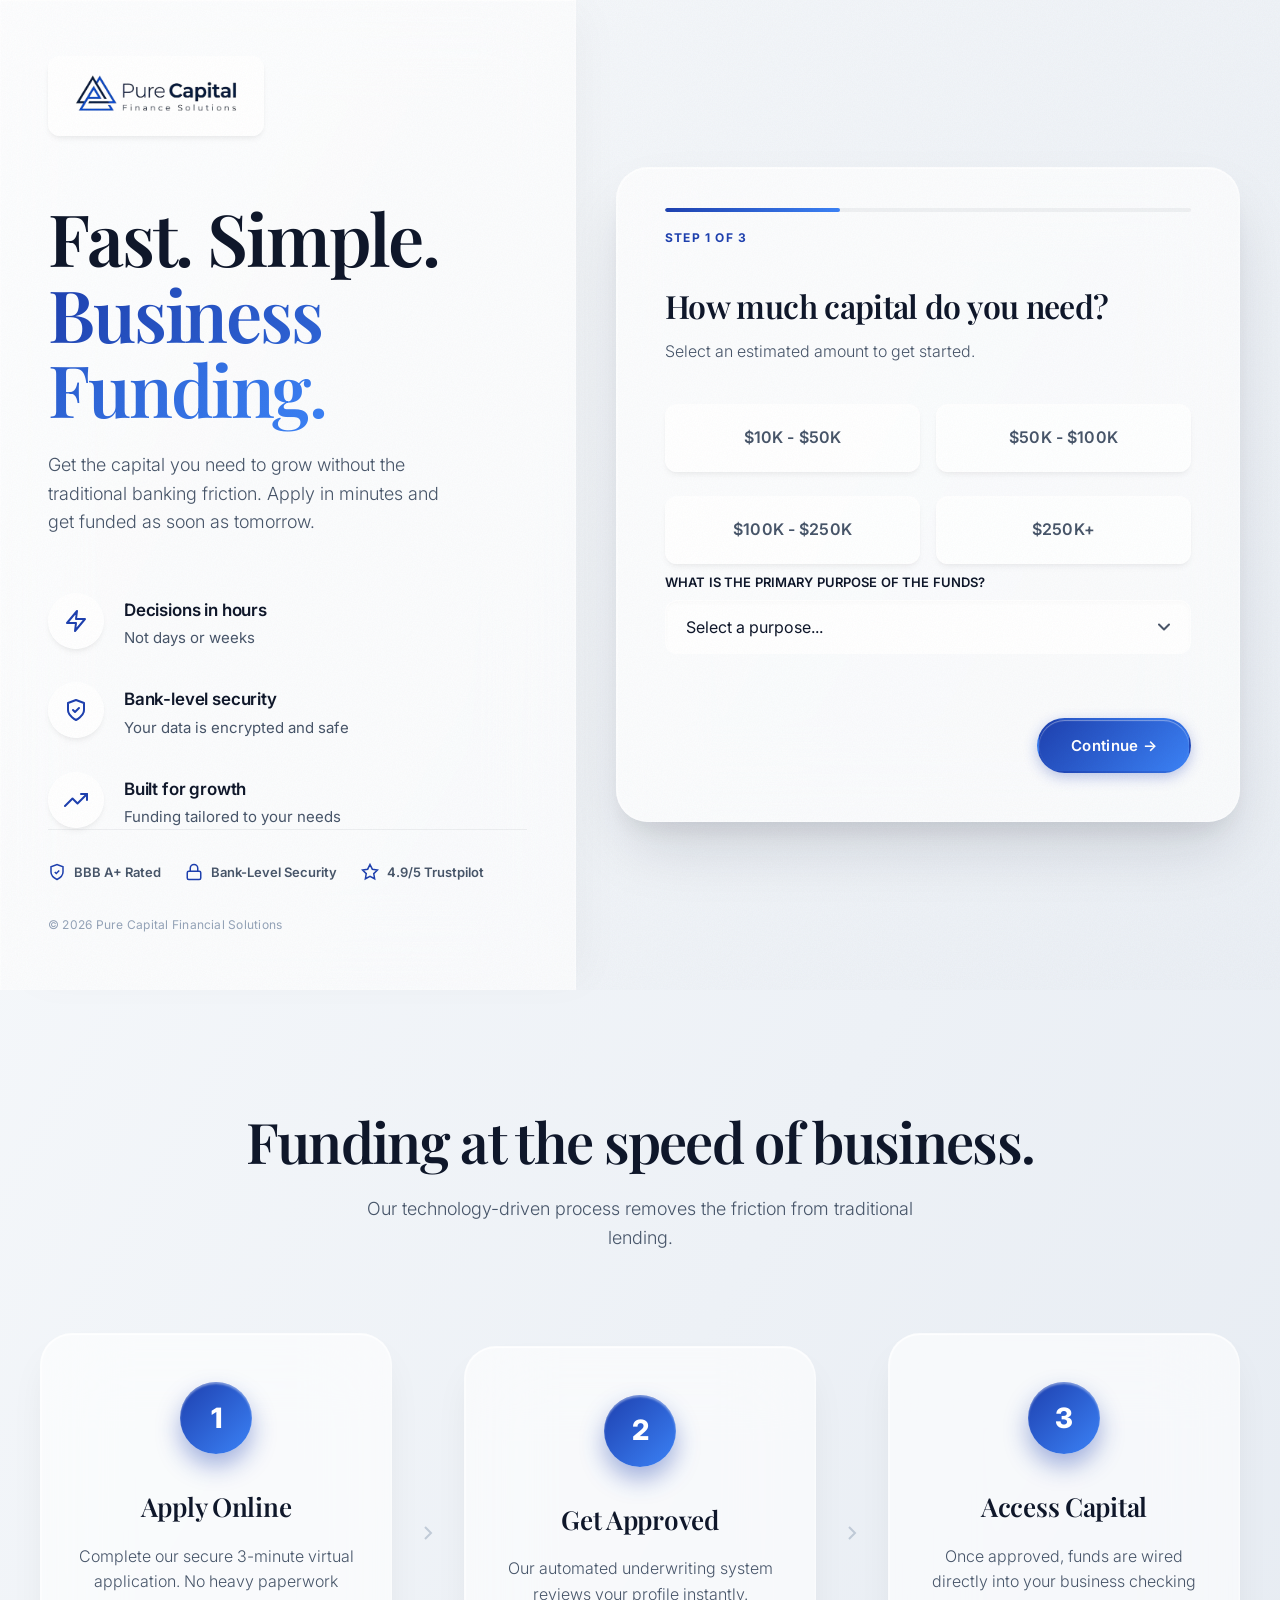
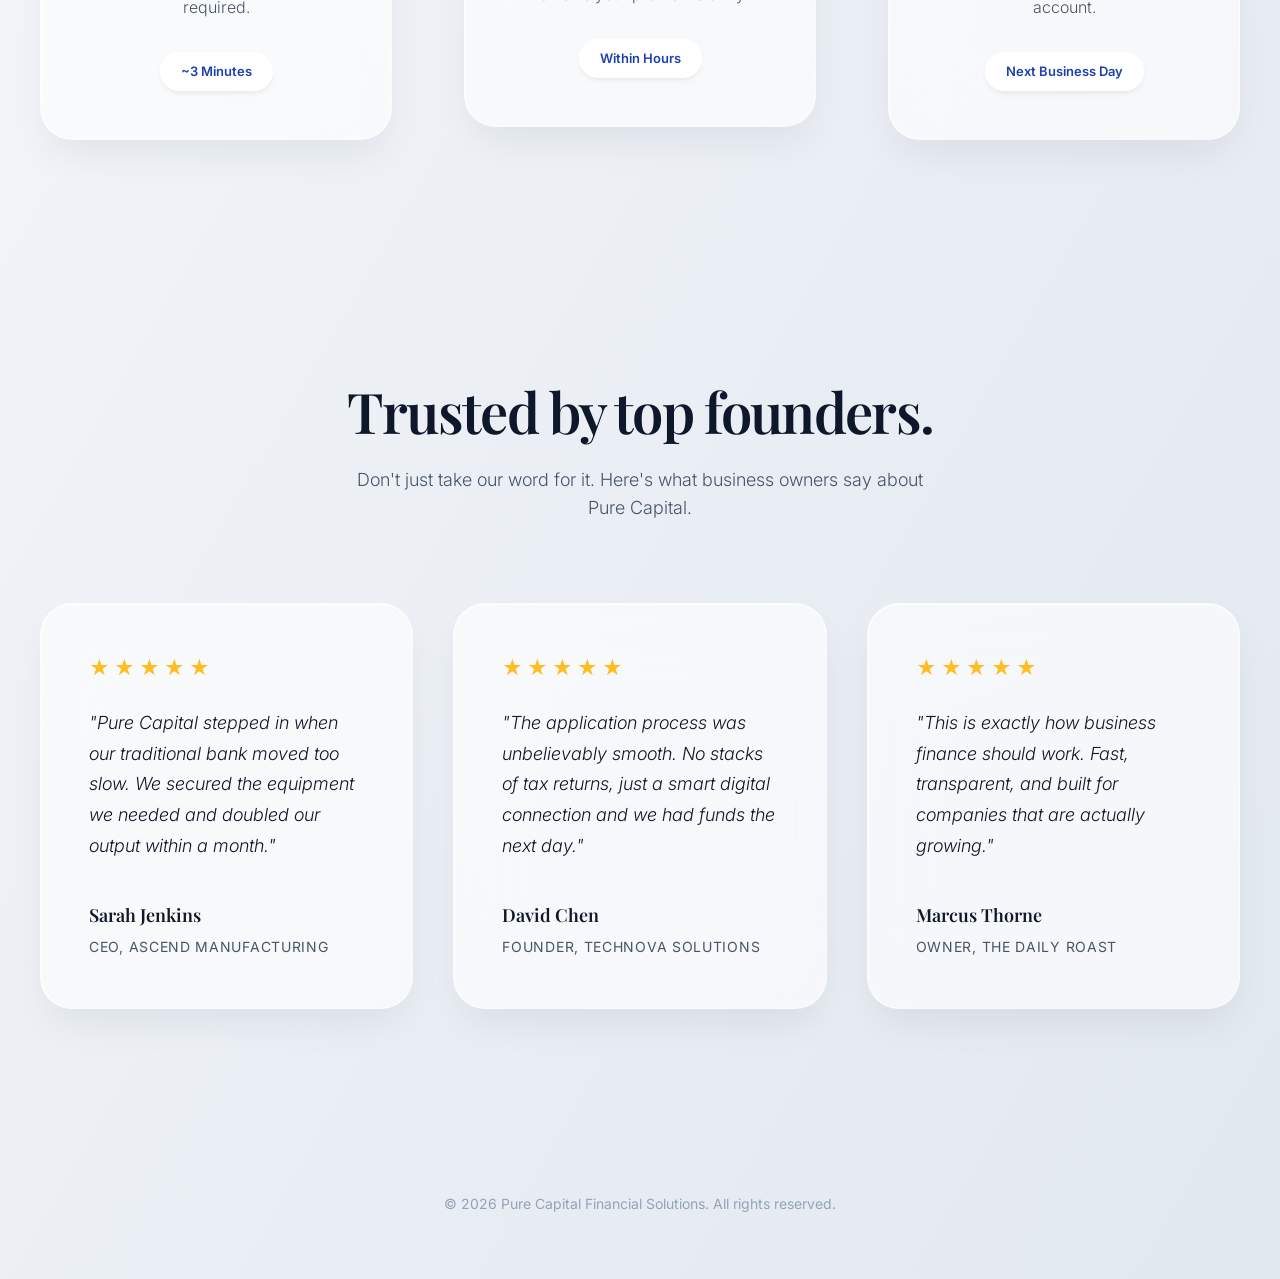
==== commit 3c409dc6: "modified:   index.html 	modified:   style.css" ====
--- a/index.html
+++ b/index.html
@@ -5,12 +5,21 @@
   <meta name="viewport" content="width=device-width, initial-scale=1.0" />
   <title>Pure Capital | Smart Business Funding</title>
   <meta name="description" content="Apply for fast, flexible business funding in minutes." />
-  <link rel="preconnect" href="https://fonts.googleapis.com" />
-  <link rel="preconnect" href="https://fonts.gstatic.com" crossorigin />
-  <link href="https://fonts.googleapis.com/css2?family=Inter:wght@300;400;500;600;700;800;900&family=Playfair+Display:wght@700;900&display=swap" rel="stylesheet" />
-  <link rel="stylesheet" href="style.css" />
+  <link rel="preconnect" href="https://fonts.googleapis.com">
+  <link rel="preconnect" href="https://fonts.gstatic.com" crossorigin>
+  <link href="https://fonts.googleapis.com/css2?family=Inter:wght@300;400;500;600;700;800&family=Playfair+Display:ital,wght@0,400;0,600;0,700;0,800;1,400;1,600&display=swap" rel="stylesheet">
+  <link rel="stylesheet" href="style.css">
 </head>
 <body class="app-mode">
+
+  <!-- Tactile Noise Overlay -->
+  <svg style="display: none;">
+    <filter id="noiseFilter">
+      <feTurbulence type="fractalNoise" baseFrequency="0.8" numOctaves="3" stitchTiles="stitch"/>
+      <feColorMatrix type="matrix" values="1 0 0 0 0, 0 1 0 0 0, 0 0 1 0 0, 0 0 0 0.05 0" />
+    </filter>
+  </svg>
+  <div class="noise-overlay"></div>
 
   <div class="app-container">
     
@@ -18,7 +27,7 @@
     <aside class="app-sidebar">
       <div class="sidebar-top">
         <a href="#" class="sidebar-logo">
-          <img src="assets/ultimate-logo.png" alt="Pure Capital Logo" id="nav-logo-img" />
+          <img src="assets/new-logo.png" alt="Pure Capital Logo" id="nav-logo-img" />
         </a>
       </div>
       
--- a/style.css
+++ b/style.css
@@ -1,48 +1,50 @@
 /* ============================================
    PURE CAPITAL — APP LAYOUT
-   Clean White • Premium • Modern
+   "Ethereal Calm" — Award-Winning Aesthetic
    ============================================ */
 
 /* ===== CSS CUSTOM PROPERTIES ===== */
 :root {
   --white: #ffffff;
-  --off-white: #f8f9fc;
+  --off-white: #f8fafc;
   --bg-light: #f2f4f8;
-  --border: #e4e8f0;
-  --border-light: #eef1f7;
-
-  --blue-600: #1849D6;
-  --blue-700: #1238b8;
-  --blue-50: #EEF2FF;
-  --blue-100: #dce6ff;
-
-  --navy: #0D1B3E;
-  --navy-mid: #1a2d5a;
-
-  --text-primary: #0D1B3E;
-  --text-secondary: #4A5568;
-  --text-muted: #718096;
-  --text-accent: #1849D6;
-
-  --gradient-blue: linear-gradient(135deg, #1849D6 0%, #4F8DFF 100%);
-  --gradient-hero: linear-gradient(180deg, #EEF2FF 0%, #ffffff 60%);
-
-  --shadow-sm: 0 1px 3px rgba(13,27,62,0.06), 0 1px 2px rgba(13,27,62,0.04);
-  --shadow-md: 0 4px 16px rgba(13,27,62,0.08), 0 2px 6px rgba(13,27,62,0.04);
-  --shadow-lg: 0 12px 40px rgba(13,27,62,0.12), 0 4px 12px rgba(13,27,62,0.06);
-  --shadow-card: 0 2px 12px rgba(13,27,62,0.06);
-  --shadow-card-hover: 0 8px 32px rgba(24,73,214,0.14);
+  --border: rgba(255, 255, 255, 0.4);
+  --border-light: rgba(255, 255, 255, 0.2);
+  --glass-highlight: inset 0 1px 1px rgba(255, 255, 255, 0.9), inset 1px 0 1px rgba(255, 255, 255, 0.5);
+
+  --blue-600: #1e40af; 
+  --blue-700: #1e3a8a;
+  --blue-50: rgba(239, 246, 255, 0.7);
+  --blue-100: rgba(219, 234, 254, 0.8);
+
+  --navy: #0f172a;
+  --navy-mid: #1e293b;
+
+  --text-primary: #0f172a;
+  --text-secondary: #475569;
+  --text-muted: #94a3b8;
+  --text-accent: #1e40af;
+
+  --gradient-blue: linear-gradient(135deg, #1e40af 0%, #3b82f6 100%);
+
+  /* Multi-layered, buttery smooth shadows for extreme depth */
+  --shadow-sm: 0 4px 6px -1px rgba(0, 0, 0, 0.05), 0 2px 4px -1px rgba(0, 0, 0, 0.03);
+  --shadow-md: 0 10px 15px -3px rgba(0, 0, 0, 0.04), 0 4px 6px -2px rgba(0, 0, 0, 0.02);
+  --shadow-lg: 0 32px 64px -12px rgba(15, 23, 42, 0.15), 0 16px 24px -8px rgba(15, 23, 42, 0.08);
+  --shadow-card: 0 20px 40px -10px rgba(15, 23, 42, 0.08);
+  --shadow-glow: 0 0 40px rgba(59, 130, 246, 0.3);
 
   --radius: 12px;
   --radius-lg: 20px;
-  --radius-xl: 28px;
+  --radius-xl: 32px;
   --radius-full: 999px;
 
   --font: 'Inter', -apple-system, BlinkMacSystemFont, sans-serif;
   --font-display: 'Playfair Display', Georgia, serif;
-
-  --transition: 0.2s cubic-bezier(0.4, 0, 0.2, 1);
-  --transition-slow: 0.4s cubic-bezier(0.4, 0, 0.2, 1);
+  
+  /* Luxurious cubic bezier for award-winning feel */
+  --transition: 0.5s cubic-bezier(0.16, 1, 0.3, 1);
+  --transition-fast: 0.3s cubic-bezier(0.16, 1, 0.3, 1);
 }
 
 /* ===== RESET & BASE ===== */
@@ -58,12 +60,37 @@
   -moz-osx-font-smoothing: grayscale;
 }
 
+/* Animated Mesh Gradient Background */
+@keyframes gradientBG {
+  0% { background-position: 0% 50%; }
+  50% { background-position: 100% 50%; }
+  100% { background-position: 0% 50%; }
+}
+
 body.app-mode {
   font-family: var(--font);
   color: var(--text-primary);
-  background: url('assets/hero-bg.png') center/cover no-repeat fixed;
+  background: linear-gradient(120deg, #f8fafc, #e2e8f0, #f1f5f9, #ffffff);
+  background-size: 300% 300%;
+  animation: gradientBG 20s ease-in-out infinite;
   line-height: 1.6;
   overflow-x: hidden;
+  position: relative;
+}
+
+/* Tactile Noise Overlay */
+.noise-overlay {
+  position: fixed;
+  top: 0;
+  left: 0;
+  width: 100vw;
+  height: 100vh;
+  pointer-events: none;
+  z-index: 9999;
+  opacity: 0.6;
+  mix-blend-mode: multiply;
+  background: transparent;
+  filter: url(#noiseFilter);
 }
 
 img { max-width: 100%; height: auto; display: block; }
@@ -81,101 +108,119 @@
 .app-container {
   display: flex;
   width: 100%;
-  height: 100%;
-}
-
-/* Left Sidebar */
+  min-height: 100vh;
+}
+
+/* Left Sidebar (Frosted Pearl w/ Edge Lighting) */
 .app-sidebar {
   width: 45%;
   max-width: 600px;
-  background: rgba(13, 27, 62, 0.85);
-  backdrop-filter: blur(20px);
-  -webkit-backdrop-filter: blur(20px);
-  padding: 48px;
+  background: rgba(255, 255, 255, 0.65);
+  backdrop-filter: blur(40px);
+  -webkit-backdrop-filter: blur(40px);
+  padding: 56px 48px;
   display: flex;
   flex-direction: column;
   justify-content: space-between;
-  border-right: 1px solid rgba(255, 255, 255, 0.1);
-  box-shadow: 10px 0 30px rgba(0,0,0,0.5);
+  border-right: 1px solid var(--border);
+  box-shadow: var(--glass-highlight), 20px 0 40px -10px rgba(15, 23, 42, 0.03);
   z-index: 10;
-  overflow-y: auto;
-  color: var(--white);
 }
 
 .sidebar-logo img {
-  height: 96px; /* Significantly larger and more prominent */
+  height: 80px; 
   width: auto;
+  margin-bottom: 64px;
+  border-radius: 12px;
+  background: rgba(255,255,255,0.9);
+  padding: 8px 12px;
+  box-shadow: var(--shadow-sm), var(--glass-highlight);
+  border: 1px solid var(--border);
+  transition: transform var(--transition);
+}
+
+.sidebar-logo:hover img {
+  transform: scale(1.02);
+}
+
+/* Editorial Typography */
+.sidebar-content h1 {
+  font-family: var(--font-display);
+  font-size: clamp(48px, 6vw, 72px);
+  font-weight: 600;
+  line-height: 1.05;
+  letter-spacing: -0.03em;
+  margin-bottom: 24px;
+  color: var(--text-primary);
+}
+
+.sidebar-sub {
+  font-size: 18px;
+  color: var(--text-secondary);
   margin-bottom: 56px;
-  border-radius: 16px;
-  box-shadow: 0 8px 24px rgba(0,0,0,0.6);
-}
-
-.sidebar-content h1 {
-  font-size: clamp(32px, 3vw, 48px);
-  font-weight: 800;
-  line-height: 1.1;
-  letter-spacing: -0.02em;
-  margin-bottom: 20px;
-  color: var(--white);
-}
-
-.sidebar-sub {
-  font-size: 17px;
-  color: rgba(255, 255, 255, 0.8);
-  margin-bottom: 48px;
   line-height: 1.6;
-  max-width: 90%;
+  max-width: 85%;
+  font-weight: 300;
 }
 
 .sidebar-features {
   display: flex;
   flex-direction: column;
-  gap: 28px;
+  gap: 32px;
 }
 
 .feature-item {
   display: flex;
   align-items: flex-start;
-  gap: 16px;
+  gap: 20px;
+  transition: transform var(--transition-fast);
+}
+
+.feature-item:hover {
+  transform: translateX(8px);
 }
 
 .feature-icon {
-  width: 48px;
-  height: 48px;
-  background: rgba(255, 255, 255, 0.1);
-  color: #4F8DFF;
-  border-radius: var(--radius);
+  width: 56px;
+  height: 56px;
+  background: rgba(255, 255, 255, 0.9);
+  color: var(--blue-600);
+  border-radius: var(--radius-full);
   display: flex;
   align-items: center;
   justify-content: center;
   font-size: 24px;
   flex-shrink: 0;
-  border: 1px solid rgba(255,255,255,0.05);
+  box-shadow: var(--shadow-sm), var(--glass-highlight);
+  border: 1px solid var(--border);
 }
 
 .feature-text {
   display: flex;
   flex-direction: column;
+  padding-top: 4px;
 }
 
 .feature-text strong {
-  font-size: 16px;
-  color: var(--white);
-  font-weight: 600;
+  font-size: 17px;
+  color: var(--text-primary);
+  font-weight: 600;
+  letter-spacing: -0.01em;
 }
 
 .feature-text span {
-  font-size: 14px;
-  color: rgba(255, 255, 255, 0.7);
+  font-size: 15px;
+  color: var(--text-secondary);
+  margin-top: 2px;
 }
 
 .trust-badges {
   display: flex;
   gap: 24px;
-  margin-bottom: 24px;
+  margin-bottom: 32px;
   flex-wrap: wrap;
-  border-top: 1px solid rgba(255, 255, 255, 0.1);
-  padding-top: 24px;
+  border-top: 1px solid rgba(15, 23, 42, 0.06);
+  padding-top: 32px;
 }
 
 .trust-badge {
@@ -184,16 +229,23 @@
   gap: 8px;
   font-size: 13px;
   font-weight: 600;
-  color: rgba(255, 255, 255, 0.85);
+  color: var(--text-secondary);
+  transition: transform var(--transition-fast);
+}
+
+.trust-badge:hover {
+  transform: translateY(-2px);
+  color: var(--text-primary);
 }
 
 .trust-badge svg {
-  color: #4F8DFF;
+  color: var(--blue-600);
 }
 
 .sidebar-bottom .copyright {
   font-size: 12px;
-  color: rgba(255, 255, 255, 0.4);
+  color: var(--text-muted);
+  letter-spacing: 0.02em;
 }
 
 /* Right Main (Wizard) */
@@ -204,47 +256,40 @@
   align-items: center;
   justify-content: center;
   padding: 40px;
-  overflow-y: auto;
   position: relative;
 }
 
-.app-main::before {
-  content: '';
-  position: absolute;
-  top: 0;
-  left: 0;
-  width: 100%;
-  height: 100%;
-  background: radial-gradient(circle at 50% 50%, rgba(24,73,214,0.15) 0%, transparent 70%);
-  pointer-events: none;
-}
-
 .wizard-wrapper {
-  background: rgba(255, 255, 255, 0.92);
-  backdrop-filter: blur(30px);
-  -webkit-backdrop-filter: blur(30px);
-  border: 1px solid rgba(255, 255, 255, 0.8);
-  box-shadow: 0 24px 60px rgba(0,0,0,0.3);
+  background: rgba(255, 255, 255, 0.7);
+  backdrop-filter: blur(40px);
+  -webkit-backdrop-filter: blur(40px);
+  border: 1px solid var(--border);
+  box-shadow: var(--shadow-lg), var(--glass-highlight);
   border-radius: var(--radius-xl);
   width: 100%;
   max-width: 640px;
   min-height: 520px;
   display: flex;
   flex-direction: column;
-  overflow: hidden;
   position: relative;
   z-index: 2;
+  transition: transform var(--transition), box-shadow var(--transition);
+}
+
+.wizard-wrapper:hover {
+  transform: translateY(-4px);
+  box-shadow: var(--shadow-lg), var(--shadow-glow), var(--glass-highlight);
 }
 
 .wizard-header {
-  padding: 32px 40px 16px;
+  padding: 40px 48px 16px;
 }
 
 .progress-container {
-  height: 6px;
-  background: var(--border);
+  height: 4px;
+  background: rgba(15, 23, 42, 0.05);
   border-radius: var(--radius-full);
-  margin-bottom: 12px;
+  margin-bottom: 16px;
   overflow: hidden;
 }
 
@@ -252,66 +297,68 @@
   height: 100%;
   background: var(--gradient-blue);
   border-radius: var(--radius-full);
-  transition: width 0.4s cubic-bezier(0.4, 0, 0.2, 1);
+  transition: width 0.6s cubic-bezier(0.16, 1, 0.3, 1);
 }
 
 .step-indicator {
-  font-size: 13px;
-  font-weight: 600;
+  font-size: 12px;
+  font-weight: 700;
   color: var(--blue-600);
   text-transform: uppercase;
-  letter-spacing: 0.05em;
+  letter-spacing: 0.1em;
 }
 
 .wizard-form {
-  padding: 16px 40px 40px;
+  padding: 16px 48px 48px;
   flex: 1;
   display: flex;
   flex-direction: column;
-  position: relative;
 }
 
 .wizard-step {
   display: none;
-  animation: fadeIn 0.4s ease;
+  animation: fadeInStep 0.6s cubic-bezier(0.16, 1, 0.3, 1) forwards;
   flex: 1;
   flex-direction: column;
+  opacity: 0;
+  transform: translateY(10px);
 }
 
 .wizard-step.active {
   display: flex;
 }
 
-@keyframes fadeIn {
-  from { opacity: 0; transform: translateY(10px); }
+@keyframes fadeInStep {
   to { opacity: 1; transform: translateY(0); }
 }
 
 .step-headings {
-  margin-bottom: 32px;
+  margin-bottom: 40px;
 }
 
 .step-headings h2 {
-  font-size: 28px;
-  font-weight: 700;
+  font-family: var(--font-display);
+  font-size: 32px;
+  font-weight: 600;
   color: var(--text-primary);
   margin-bottom: 8px;
-  letter-spacing: -0.01em;
+  letter-spacing: -0.02em;
 }
 
 .step-desc {
-  font-size: 15px;
-  color: var(--text-secondary);
+  font-size: 16px;
+  color: var(--text-secondary);
+  font-weight: 300;
 }
 
 /* Forms & Inputs */
 .form-group {
-  margin-bottom: 20px;
+  margin-bottom: 24px;
 }
 
 .form-row {
   display: flex;
-  gap: 16px;
+  gap: 20px;
 }
 .form-row .form-group {
   flex: 1;
@@ -319,29 +366,33 @@
 
 label {
   display: block;
-  font-size: 14px;
+  font-size: 13px;
   font-weight: 600;
   color: var(--text-primary);
   margin-bottom: 8px;
+  letter-spacing: 0.01em;
+  text-transform: uppercase;
 }
 
 .input-modern {
   width: 100%;
-  padding: 14px 16px;
+  padding: 16px 20px;
   font-family: var(--font);
-  font-size: 15px;
-  color: var(--text-primary);
-  background: var(--white);
+  font-size: 16px;
+  color: var(--text-primary);
+  background: rgba(255, 255, 255, 0.9);
   border: 1px solid var(--border);
   border-radius: var(--radius);
-  transition: all var(--transition);
+  transition: all var(--transition-fast);
   outline: none;
-  box-shadow: var(--shadow-sm);
+  box-shadow: inset 0 2px 4px rgba(0,0,0,0.02), var(--glass-highlight);
 }
 
 .input-modern:focus {
   border-color: var(--blue-600);
-  box-shadow: 0 0 0 4px var(--blue-50);
+  box-shadow: 0 0 0 4px var(--blue-50), var(--glass-highlight);
+  background: #ffffff;
+  transform: translateY(-1px);
 }
 
 .input-modern::placeholder {
@@ -352,15 +403,15 @@
   appearance: none;
   background-image: url("data:image/svg+xml,%3Csvg width='12' height='8' viewBox='0 0 12 8' fill='none' xmlns='http://www.w3.org/2000/svg'%3E%3Cpath d='M1 1.5L6 6.5L11 1.5' stroke='%234A5568' stroke-width='2' stroke-linecap='round' stroke-linejoin='round'/%3E%3C/svg%3E");
   background-repeat: no-repeat;
-  background-position: right 16px center;
-  padding-right: 40px;
+  background-position: right 20px center;
+  padding-right: 48px;
 }
 
 /* Radio Cards */
 .amount-options {
   display: grid;
   grid-template-columns: 1fr 1fr;
-  gap: 12px;
+  gap: 16px;
 }
 
 .radio-card {
@@ -379,24 +430,25 @@
   display: flex;
   align-items: center;
   justify-content: center;
-  padding: 16px;
-  background: var(--white);
+  padding: 20px;
+  background: rgba(255, 255, 255, 0.8);
   border: 1px solid var(--border);
   border-radius: var(--radius);
-  transition: all var(--transition);
+  transition: all var(--transition-fast);
   text-align: center;
+  box-shadow: var(--shadow-sm), var(--glass-highlight);
 }
 
 .radio-card .amt {
   font-weight: 600;
-  font-size: 15px;
+  font-size: 16px;
   color: var(--text-secondary);
 }
 
 .radio-card input:checked ~ .card-content {
-  background: var(--blue-50);
+  background: #ffffff;
   border-color: var(--blue-600);
-  box-shadow: 0 0 0 1px var(--blue-600);
+  box-shadow: 0 0 0 2px var(--blue-600), var(--shadow-md);
 }
 
 .radio-card input:checked ~ .card-content .amt {
@@ -404,13 +456,15 @@
 }
 
 .radio-card:hover .card-content {
-  border-color: var(--blue-100);
+  border-color: rgba(30, 64, 175, 0.3);
+  transform: translateY(-2px);
+  box-shadow: var(--shadow-md), var(--glass-highlight);
 }
 
 /* Buttons */
 .wizard-footer {
   margin-top: auto;
-  padding-top: 32px;
+  padding-top: 40px;
   display: flex;
   justify-content: flex-end;
 }
@@ -423,24 +477,25 @@
   display: inline-flex;
   align-items: center;
   gap: 8px;
-  padding: 14px 28px;
-  border-radius: var(--radius-lg);
+  padding: 16px 32px;
+  border-radius: var(--radius-full);
   font-size: 15px;
   font-weight: 600;
-  transition: all var(--transition);
+  transition: all var(--transition-fast);
   cursor: pointer;
   border: 2px solid transparent;
+  letter-spacing: 0.02em;
 }
 
 .btn-primary {
   background: var(--gradient-blue);
   color: var(--white);
-  box-shadow: 0 4px 14px rgba(24,73,214,0.3);
+  box-shadow: 0 4px 14px rgba(30, 64, 175, 0.3), inset 0 1px 1px rgba(255,255,255,0.4);
 }
 
 .btn-primary:hover {
-  transform: translateY(-1px);
-  box-shadow: 0 6px 20px rgba(24,73,214,0.4);
+  transform: translateY(-3px) scale(1.02);
+  box-shadow: 0 12px 24px rgba(30, 64, 175, 0.4), inset 0 1px 1px rgba(255,255,255,0.4);
 }
 
 .btn-ghost {
@@ -449,18 +504,9 @@
 }
 
 .btn-ghost:hover {
-  background: var(--border-light);
-  color: var(--text-primary);
-}
-
-.btn-outline {
-  background: transparent;
-  color: var(--blue-600);
-  border-color: var(--blue-600);
-}
-
-.btn-outline:hover {
-  background: var(--blue-50);
+  background: rgba(255,255,255,0.8);
+  color: var(--text-primary);
+  box-shadow: var(--shadow-sm);
 }
 
 /* Success Step */
@@ -468,100 +514,36 @@
   text-align: center;
   align-items: center;
   justify-content: center;
-  padding: 40px 0;
+  padding: 48px 0;
 }
 
 .success-icon-large {
-  width: 80px;
-  height: 80px;
-  background: #22c55e;
+  width: 96px;
+  height: 96px;
+  background: linear-gradient(135deg, #22c55e, #16a34a);
   color: white;
   border-radius: 50%;
   display: flex;
   align-items: center;
   justify-content: center;
-  font-size: 40px;
+  font-size: 48px;
   font-weight: 300;
-  margin-bottom: 24px;
-  box-shadow: 0 8px 24px rgba(34,197,94,0.3);
-}
-
-.mt-4 {
-  margin-top: 16px;
+  margin-bottom: 32px;
+  box-shadow: 0 12px 32px rgba(34,197,94,0.4), inset 0 2px 2px rgba(255,255,255,0.5);
 }
 
 .form-disclaimer {
-  font-size: 12px;
+  font-size: 13px;
   color: var(--text-muted);
   text-align: center;
-  margin-top: 16px;
-}
-
-/* ===== RESPONSIVE ===== */
-@media (max-width: 992px) {
-  .app-container {
-    flex-direction: column;
-  }
-  
-  body.app-mode {
-    overflow-y: auto;
-    height: auto;
-  }
-  
-  .app-sidebar {
-    width: 100%;
-    max-width: none;
-    border-right: none;
-    border-bottom: 1px solid var(--border);
-    padding: 32px 24px;
-  }
-  
-  .sidebar-logo img {
-    margin-bottom: 32px;
-  }
-  
-  .app-main {
-    padding: 24px;
-    align-items: flex-start;
-  }
-}
-
-@media (max-width: 600px) {
-  .wizard-header {
-    padding: 24px 24px 16px;
-  }
-  
-  .wizard-form {
-    padding: 16px 24px 32px;
-  }
-  
-  .amount-options {
-    grid-template-columns: 1fr;
-  }
-  
-  .form-row {
-    flex-direction: column;
-    gap: 0;
-  }
+  margin-top: 24px;
 }
 
 /* ===== SCROLLING SECTIONS (Process & Testimonials) ===== */
 .glass-section {
-  padding: 100px 24px;
+  padding: 120px 24px;
   position: relative;
-  border-top: 1px solid rgba(255,255,255,0.1);
-}
-
-.process-section {
-  background: rgba(13, 27, 62, 0.4);
-  backdrop-filter: blur(10px);
-  -webkit-backdrop-filter: blur(10px);
-}
-
-.testimonial-section {
-  background: rgba(0, 0, 0, 0.5);
-  backdrop-filter: blur(15px);
-  -webkit-backdrop-filter: blur(15px);
+  z-index: 2;
 }
 
 .glass-container {
@@ -571,22 +553,25 @@
 
 .section-header-glass {
   text-align: center;
-  margin-bottom: 64px;
+  margin-bottom: 80px;
 }
 
 .section-header-glass h2 {
-  font-size: clamp(32px, 4vw, 48px);
-  font-weight: 800;
-  color: var(--white);
-  letter-spacing: -0.02em;
-  margin-bottom: 16px;
+  font-family: var(--font-display);
+  font-size: clamp(40px, 5vw, 56px);
+  font-weight: 600;
+  color: var(--text-primary);
+  letter-spacing: -0.03em;
+  margin-bottom: 24px;
+  line-height: 1.1;
 }
 
 .section-header-glass p {
   font-size: 18px;
-  color: rgba(255,255,255,0.7);
+  color: var(--text-secondary);
   max-width: 600px;
   margin: 0 auto;
+  font-weight: 300;
 }
 
 /* Process Grid */
@@ -594,154 +579,181 @@
   display: flex;
   align-items: center;
   justify-content: space-between;
-  gap: 20px;
+  gap: 24px;
 }
 
 .process-card {
   flex: 1;
-  background: rgba(255,255,255,0.05);
-  border: 1px solid rgba(255,255,255,0.1);
-  padding: 40px 32px;
+  background: rgba(255, 255, 255, 0.6);
+  backdrop-filter: blur(40px);
+  -webkit-backdrop-filter: blur(40px);
+  border: 1px solid var(--border);
+  padding: 48px 32px;
   border-radius: var(--radius-xl);
   text-align: center;
-  transition: transform 0.3s ease, background 0.3s ease;
+  box-shadow: var(--shadow-card), var(--glass-highlight);
+  transition: transform var(--transition), box-shadow var(--transition);
 }
 
 .process-card:hover {
-  transform: translateY(-5px);
-  background: rgba(255,255,255,0.08);
+  transform: translateY(-8px) scale(1.02);
+  box-shadow: var(--shadow-lg), var(--glass-highlight);
+  background: rgba(255, 255, 255, 0.8);
 }
 
 .process-icon {
-  width: 64px;
-  height: 64px;
-  margin: 0 auto 24px;
+  width: 72px;
+  height: 72px;
+  margin: 0 auto 32px;
   background: var(--gradient-blue);
   color: var(--white);
   border-radius: 50%;
   display: flex;
   align-items: center;
   justify-content: center;
-  font-size: 24px;
+  font-size: 28px;
   font-weight: 800;
-  box-shadow: 0 8px 24px rgba(24,73,214,0.4);
+  box-shadow: 0 12px 24px rgba(30, 64, 175, 0.4), inset 0 2px 2px rgba(255,255,255,0.4);
 }
 
 .process-card h3 {
-  font-size: 22px;
-  color: var(--white);
-  margin-bottom: 12px;
+  font-family: var(--font-display);
+  font-size: 26px;
+  font-weight: 600;
+  color: var(--text-primary);
+  margin-bottom: 16px;
+  letter-spacing: -0.01em;
 }
 
 .process-card p {
-  color: rgba(255,255,255,0.6);
-  font-size: 15px;
-  margin-bottom: 24px;
+  color: var(--text-secondary);
+  font-size: 16px;
+  margin-bottom: 32px;
+  line-height: 1.6;
+  font-weight: 300;
 }
 
 .process-time {
   display: inline-block;
-  padding: 6px 16px;
-  background: rgba(79, 141, 255, 0.15);
-  color: #4F8DFF;
+  padding: 8px 20px;
+  background: rgba(255,255,255,0.9);
+  color: var(--blue-600);
   border-radius: var(--radius-full);
   font-size: 13px;
   font-weight: 600;
+  border: 1px solid var(--border);
+  box-shadow: var(--shadow-sm);
 }
 
 .process-arrow {
-  color: rgba(255,255,255,0.2);
+  color: var(--text-muted);
+  opacity: 0.5;
 }
 
 /* Testimonial Grid */
 .testimonial-grid {
   display: grid;
   grid-template-columns: repeat(auto-fit, minmax(320px, 1fr));
-  gap: 32px;
+  gap: 40px;
 }
 
 .testimonial-card {
-  background: rgba(255,255,255,0.05);
-  border: 1px solid rgba(255,255,255,0.1);
-  padding: 40px;
+  background: rgba(255, 255, 255, 0.6);
+  backdrop-filter: blur(40px);
+  -webkit-backdrop-filter: blur(40px);
+  border: 1px solid var(--border);
+  padding: 48px;
   border-radius: var(--radius-xl);
   display: flex;
   flex-direction: column;
+  box-shadow: var(--shadow-card), var(--glass-highlight);
+  transition: transform var(--transition), box-shadow var(--transition);
+}
+
+.testimonial-card:hover {
+  transform: translateY(-8px);
+  box-shadow: var(--shadow-lg), var(--glass-highlight);
+  background: rgba(255, 255, 255, 0.8);
 }
 
 .stars {
   color: #fbbf24;
-  letter-spacing: 2px;
-  font-size: 18px;
-  margin-bottom: 20px;
+  letter-spacing: 4px;
+  font-size: 20px;
+  margin-bottom: 24px;
 }
 
 .quote {
   font-size: 18px;
-  color: rgba(255,255,255,0.9);
-  line-height: 1.6;
+  color: var(--text-primary);
+  line-height: 1.7;
   font-style: italic;
-  margin-bottom: 32px;
+  margin-bottom: 40px;
   flex: 1;
+  font-weight: 300;
 }
 
 .author strong {
+  font-family: var(--font-display);
   display: block;
-  color: var(--white);
-  font-size: 16px;
+  color: var(--text-primary);
+  font-size: 18px;
+  font-weight: 600;
+  margin-bottom: 4px;
 }
 
 .author span {
-  color: rgba(255,255,255,0.5);
+  color: var(--text-secondary);
   font-size: 14px;
+  text-transform: uppercase;
+  letter-spacing: 0.05em;
 }
 
 .glass-footer {
   text-align: center;
-  padding: 40px;
-  background: rgba(0,0,0,0.8);
-  color: rgba(255,255,255,0.4);
+  padding: 64px 24px;
+  background: transparent;
+  color: var(--text-muted);
   font-size: 14px;
-}
-
-/* Animations */
+  position: relative;
+  z-index: 2;
+}
+
+/* Luxurious Animations */
 .reveal {
   opacity: 0;
-  transform: translateY(30px);
-  transition: all 0.8s cubic-bezier(0.4, 0, 0.2, 1);
+  transform: translateY(40px) scale(0.98);
+  transition: opacity 1s var(--transition), transform 1s var(--transition);
 }
 .reveal.visible {
   opacity: 1;
-  transform: translateY(0);
+  transform: translateY(0) scale(1);
 }
 .delay-1 { transition-delay: 0.15s; }
 .delay-2 { transition-delay: 0.3s; }
 
 /* Responsive Adjustments */
 @media (max-width: 992px) {
-  .process-grid {
-    flex-direction: column;
+  .app-container { flex-direction: column; }
+  .app-sidebar {
+    width: 100%; max-width: none; border-right: none;
+    border-bottom: 1px solid var(--border); padding: 48px 24px;
   }
-  .process-arrow {
-    transform: rotate(90deg);
-    margin: 16px 0;
-  }
-  .glass-section {
-    padding: 60px 16px;
-  }
-  .section-header-glass {
-    margin-bottom: 40px;
-  }
+  .app-main { padding: 24px; align-items: flex-start; }
+  .sidebar-logo img { margin-bottom: 40px; }
+  .process-grid { flex-direction: column; }
+  .process-arrow { transform: rotate(90deg); margin: 24px 0; }
+  .glass-section { padding: 80px 16px; }
+  .section-header-glass { margin-bottom: 48px; }
 }
 
 @media (max-width: 600px) {
-  .glass-section {
-    padding: 40px 16px;
-  }
-  .testimonial-grid {
-    grid-template-columns: 1fr;
-  }
-  .glass-footer {
-    padding: 24px;
-  }
-}
+  .wizard-header { padding: 32px 24px 16px; }
+  .wizard-form { padding: 16px 24px 40px; }
+  .amount-options { grid-template-columns: 1fr; }
+  .form-row { flex-direction: column; gap: 0; }
+  .glass-section { padding: 60px 16px; }
+  .testimonial-grid { grid-template-columns: 1fr; }
+  .glass-footer { padding: 40px 24px; }
+  .sidebar-content h1 { font-size: 40px; }
+}
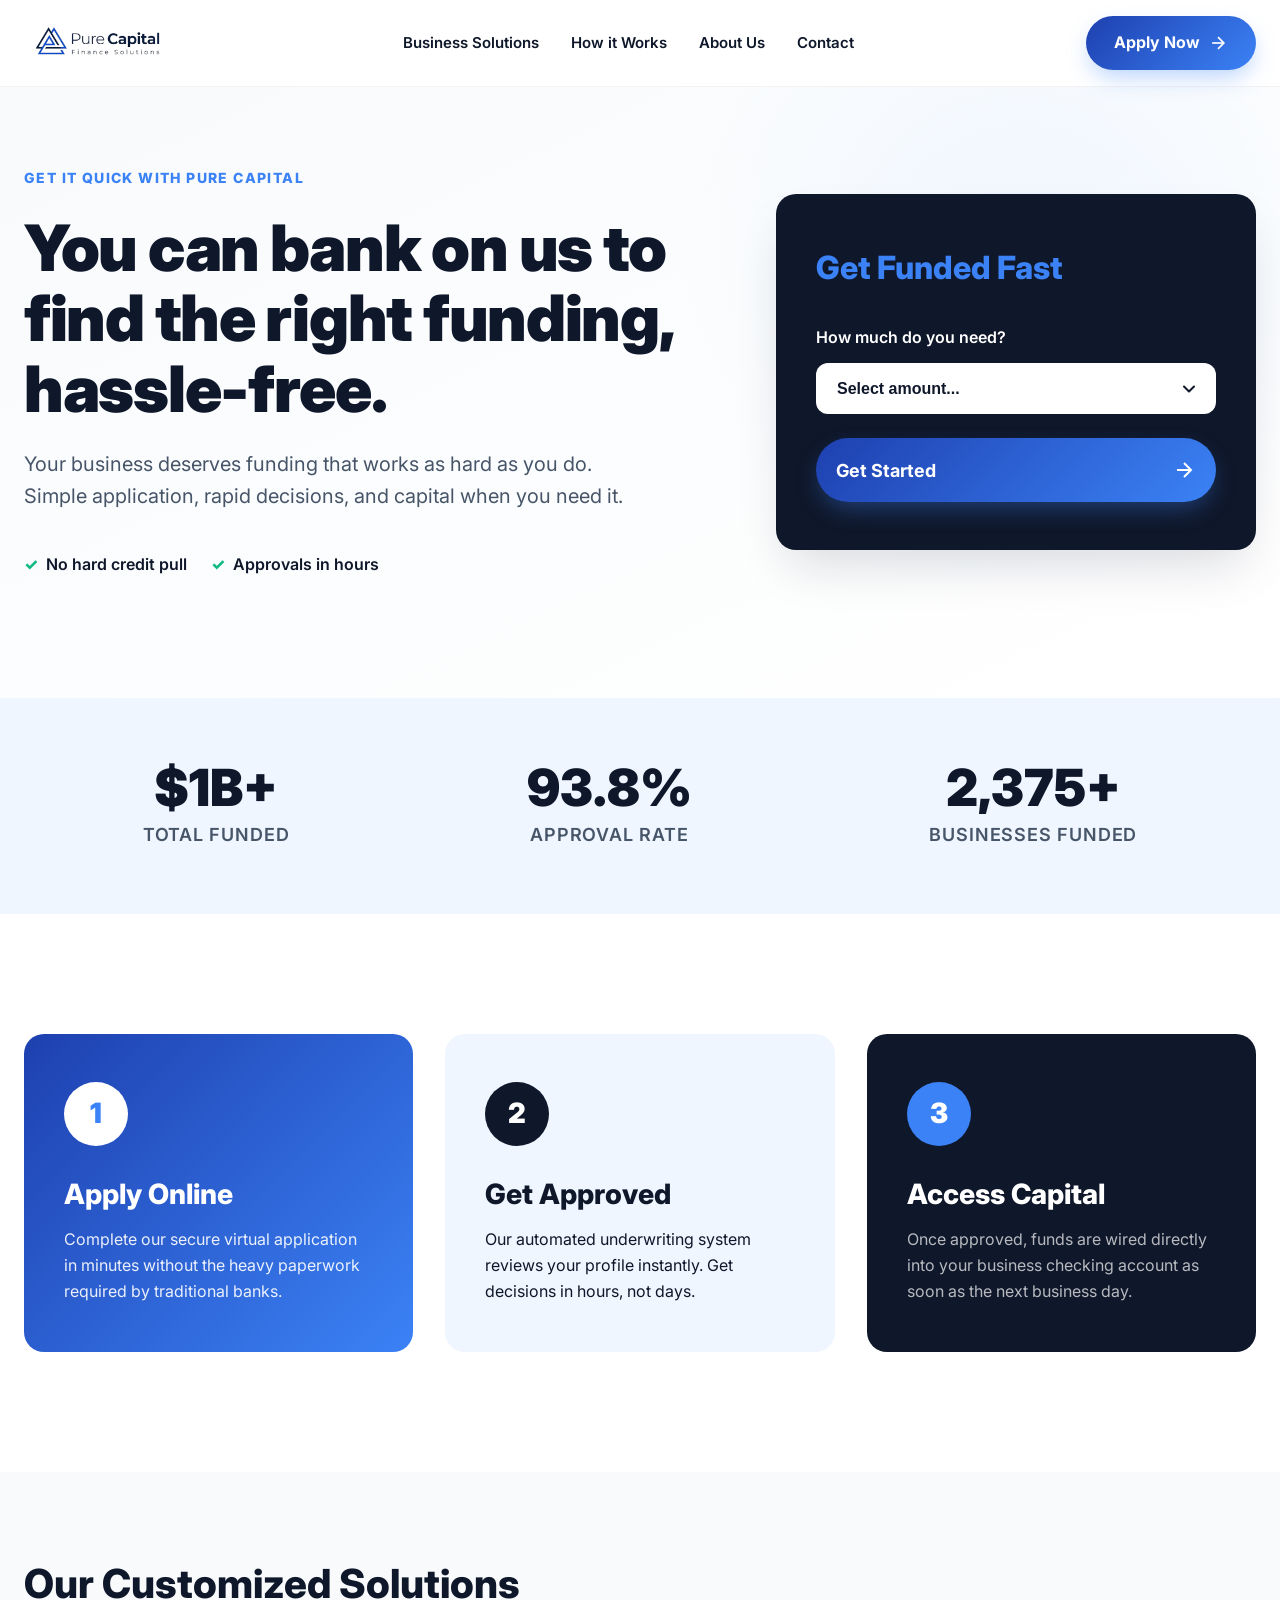
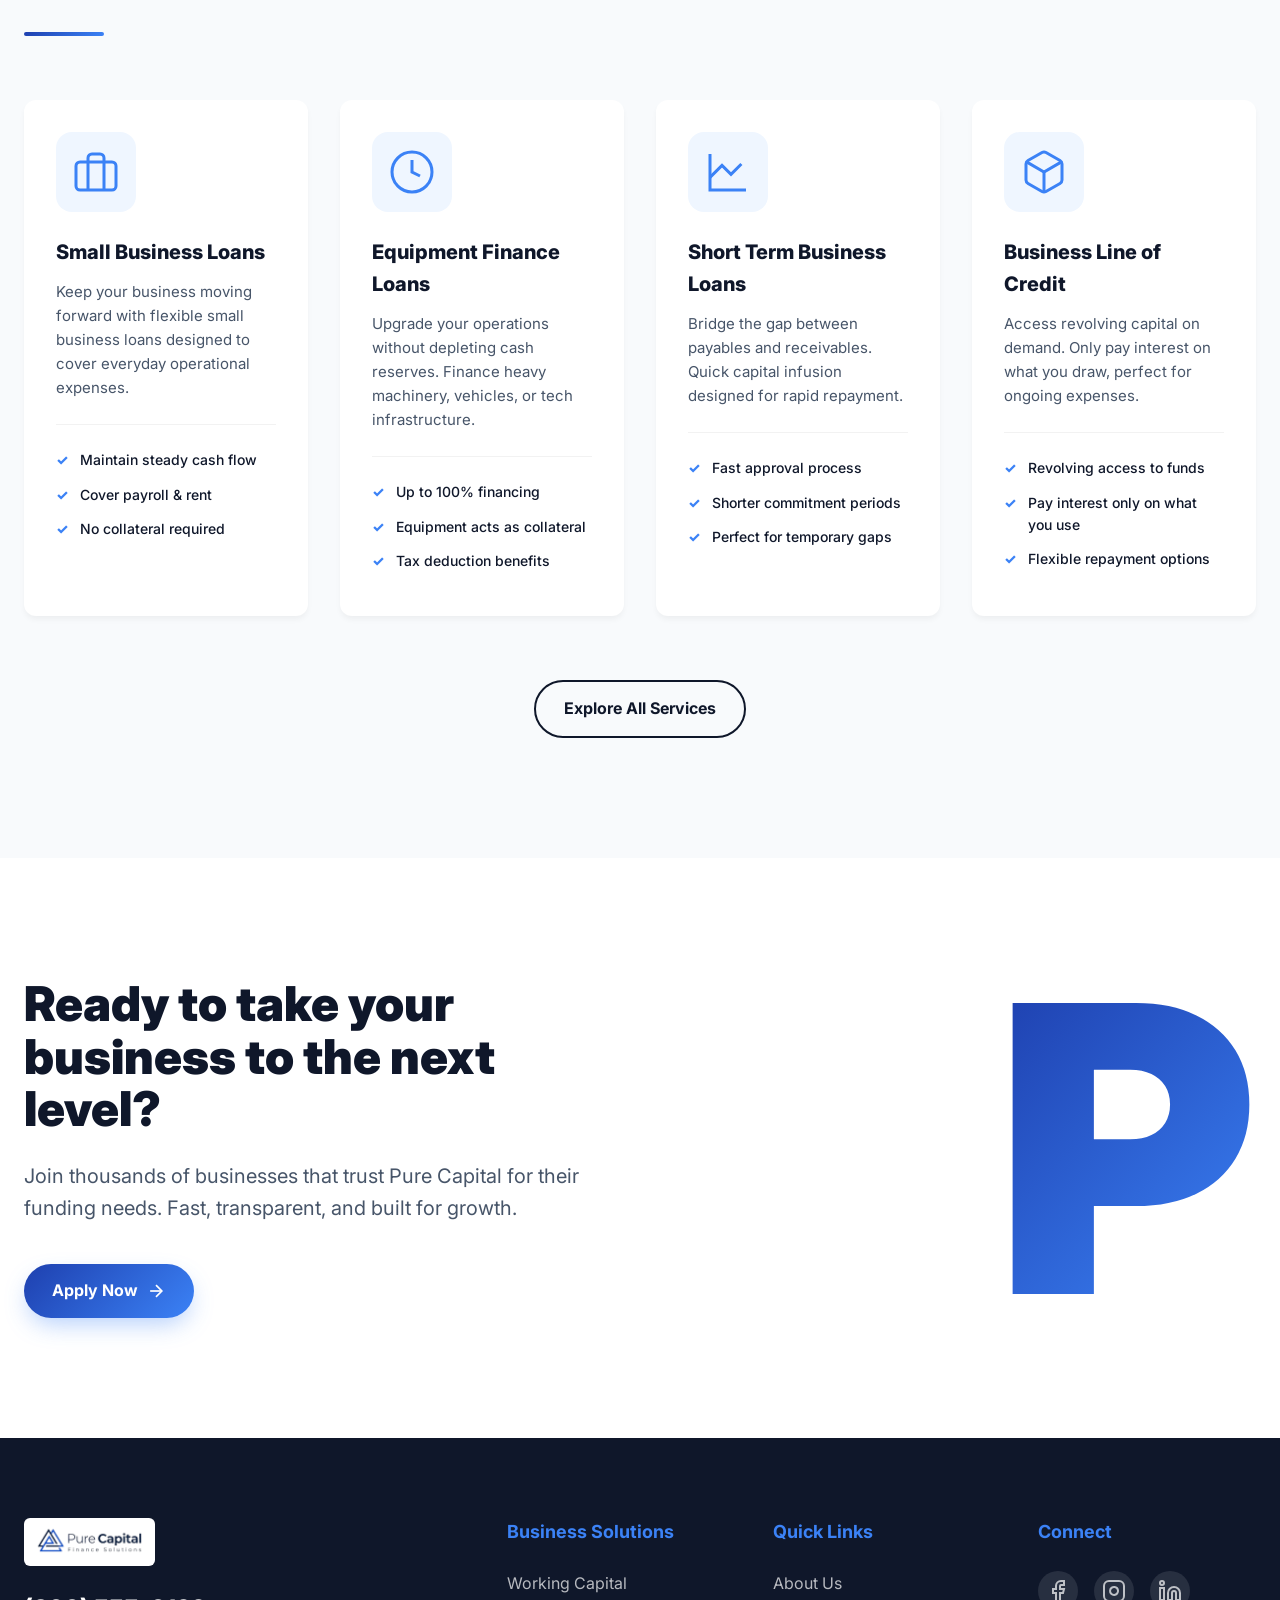
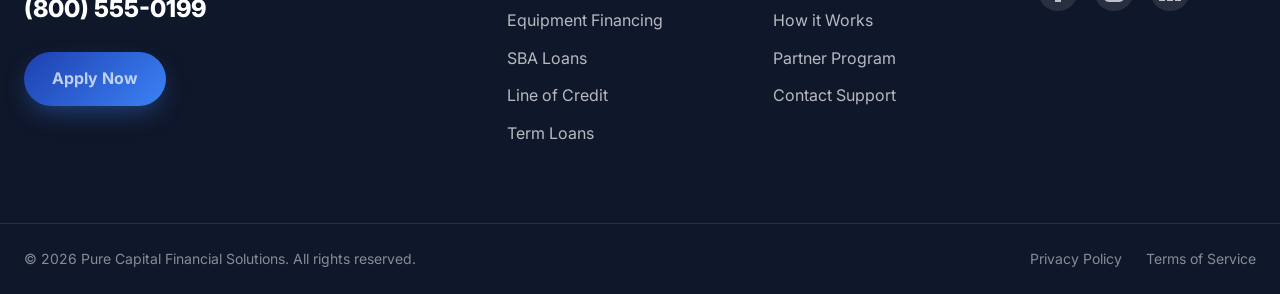
==== commit 1db675fc: "new file:   business-line-of-credit.html 	new file:   equipment-finance-loans.html 	modified:   inde" ====
--- a/index.html
+++ b/index.html
@@ -7,319 +7,256 @@
   <meta name="description" content="Apply for fast, flexible business funding in minutes." />
   <link rel="preconnect" href="https://fonts.googleapis.com">
   <link rel="preconnect" href="https://fonts.gstatic.com" crossorigin>
-  <link href="https://fonts.googleapis.com/css2?family=Inter:wght@300;400;500;600;700;800&family=Playfair+Display:ital,wght@0,400;0,600;0,700;0,800;1,400;1,600&display=swap" rel="stylesheet">
+  <link href="https://fonts.googleapis.com/css2?family=Inter:wght@300;400;500;600;700;800;900&family=Playfair+Display:ital,wght@0,400;0,600;0,700;0,800;1,400;1,600&display=swap" rel="stylesheet">
   <link rel="stylesheet" href="style.css">
 </head>
-<body class="app-mode">
-
-  <!-- Tactile Noise Overlay -->
-  <svg style="display: none;">
-    <filter id="noiseFilter">
-      <feTurbulence type="fractalNoise" baseFrequency="0.8" numOctaves="3" stitchTiles="stitch"/>
-      <feColorMatrix type="matrix" values="1 0 0 0 0, 0 1 0 0 0, 0 0 1 0 0, 0 0 0 0.05 0" />
-    </filter>
-  </svg>
-  <div class="noise-overlay"></div>
-
-  <div class="app-container">
-    
-    <!-- LEFT SIDEBAR: Branding -->
-    <aside class="app-sidebar">
-      <div class="sidebar-top">
-        <a href="#" class="sidebar-logo">
-          <img src="assets/new-logo.png" alt="Pure Capital Logo" id="nav-logo-img" />
-        </a>
-      </div>
-      
-      <div class="sidebar-content">
-        <h1>Fast. Simple.<br /><span class="gradient-text">Business Funding.</span></h1>
-        <p class="sidebar-sub">Get the capital you need to grow without the traditional banking friction. Apply in minutes and get funded as soon as tomorrow.</p>
-        
-        <div class="sidebar-features">
-          <div class="feature-item">
-            <div class="feature-icon">
-              <svg xmlns="http://www.w3.org/2000/svg" width="24" height="24" viewBox="0 0 24 24" fill="none" stroke="currentColor" stroke-width="2" stroke-linecap="round" stroke-linejoin="round"><polygon points="13 2 3 14 12 14 11 22 21 10 12 10 13 2"></polygon></svg>
-            </div>
-            <div class="feature-text">
-              <strong>Decisions in hours</strong>
-              <span>Not days or weeks</span>
-            </div>
-          </div>
-          <div class="feature-item">
-            <div class="feature-icon">
-              <svg xmlns="http://www.w3.org/2000/svg" width="24" height="24" viewBox="0 0 24 24" fill="none" stroke="currentColor" stroke-width="2" stroke-linecap="round" stroke-linejoin="round"><path d="M12 22s8-4 8-10V5l-8-3-8 3v7c0 6 8 10 8 10z"></path><path d="m9 12 2 2 4-4"></path></svg>
-            </div>
-            <div class="feature-text">
-              <strong>Bank-level security</strong>
-              <span>Your data is encrypted and safe</span>
-            </div>
-          </div>
-          <div class="feature-item">
-            <div class="feature-icon">
-              <svg xmlns="http://www.w3.org/2000/svg" width="24" height="24" viewBox="0 0 24 24" fill="none" stroke="currentColor" stroke-width="2" stroke-linecap="round" stroke-linejoin="round"><polyline points="23 6 13.5 15.5 8.5 10.5 1 18"></polyline><polyline points="17 6 23 6 23 12"></polyline></svg>
-            </div>
-            <div class="feature-text">
-              <strong>Built for growth</strong>
-              <span>Funding tailored to your needs</span>
-            </div>
-          </div>
-        </div>
-      </div>
-      
-      <div class="sidebar-bottom">
-        <div class="trust-badges">
-          <div class="trust-badge">
-            <svg viewBox="0 0 24 24" fill="none" stroke="currentColor" stroke-width="2" width="18" height="18"><path d="M12 22s8-4 8-10V5l-8-3-8 3v7c0 6 8 10 8 10z"></path><path d="m9 12 2 2 4-4"></path></svg>
-            <span>BBB A+ Rated</span>
-          </div>
-          <div class="trust-badge">
-            <svg viewBox="0 0 24 24" fill="none" stroke="currentColor" stroke-width="2" width="18" height="18"><rect x="3" y="11" width="18" height="11" rx="2" ry="2"></rect><path d="M7 11V7a5 5 0 0 1 10 0v4"></path></svg>
-            <span>Bank-Level Security</span>
-          </div>
-          <div class="trust-badge">
-            <svg viewBox="0 0 24 24" fill="none" stroke="currentColor" stroke-width="2" width="18" height="18"><polygon points="12 2 15.09 8.26 22 9.27 17 14.14 18.18 21.02 12 17.77 5.82 21.02 7 14.14 2 9.27 8.91 8.26 12 2"></polygon></svg>
-            <span>4.9/5 Trustpilot</span>
-          </div>
-        </div>
-        <p class="copyright">© 2026 Pure Capital Financial Solutions</p>
-      </div>
-    </aside>
-
-    <!-- RIGHT MAIN: Wizard Form -->
-    <main class="app-main">
-      <div class="wizard-wrapper">
-        
-        <div class="wizard-header" id="wizard-header">
-          <div class="progress-container">
-            <div class="progress-bar" id="progress-bar" style="width: 33.33%;"></div>
-          </div>
-          <p class="step-indicator" id="step-indicator">Step 1 of 3</p>
-        </div>
-
-        <form id="loan-application" class="wizard-form" onsubmit="handleWizardSubmit(event)">
-          
-          <!-- STEP 1: Funding Needs -->
-          <div class="wizard-step active" id="step-1">
-            <div class="step-headings">
-              <h2>How much capital do you need?</h2>
-              <p class="step-desc">Select an estimated amount to get started.</p>
-            </div>
-            
-            <div class="amount-options">
-              <label class="radio-card">
-                <input type="radio" name="funding_amount" value="10k-50k" required />
-                <div class="card-content">
-                  <span class="amt">$10k - $50k</span>
-                </div>
-              </label>
-              <label class="radio-card">
-                <input type="radio" name="funding_amount" value="50k-100k" />
-                <div class="card-content">
-                  <span class="amt">$50k - $100k</span>
-                </div>
-              </label>
-              <label class="radio-card">
-                <input type="radio" name="funding_amount" value="100k-250k" />
-                <div class="card-content">
-                  <span class="amt">$100k - $250k</span>
-                </div>
-              </label>
-              <label class="radio-card">
-                <input type="radio" name="funding_amount" value="250k+" />
-                <div class="card-content">
-                  <span class="amt">$250k+</span>
-                </div>
-              </label>
-            </div>
-
-            <div class="form-group mt-4">
-              <label for="funding_purpose">What is the primary purpose of the funds?</label>
-              <select id="funding_purpose" name="funding_purpose" required class="input-modern">
-                <option value="" disabled selected>Select a purpose...</option>
-                <option value="Working Capital">Working Capital</option>
-                <option value="Equipment Purchase">Equipment Purchase</option>
-                <option value="Expansion">Expansion / New Location</option>
-                <option value="Inventory">Inventory</option>
-                <option value="Other">Other</option>
+<body>
+
+  <!-- Sticky Header -->
+  <header class="site-header">
+    <div class="header-container">
+      <a href="#" class="logo">
+        <img src="assets/new-logo.png" alt="Pure Capital Logo" />
+      </a>
+      <nav class="main-nav">
+        <ul>
+          <li><a href="#solutions">Business Solutions</a></li>
+          <li><a href="#process">How it Works</a></li>
+          <li><a href="#about">About Us</a></li>
+          <li><a href="#contact">Contact</a></li>
+        </ul>
+      </nav>
+      <div class="header-actions">
+        <a href="#apply" class="btn btn-primary">Apply Now 
+          <svg viewBox="0 0 24 24" width="20" height="20" stroke="currentColor" stroke-width="2" fill="none"><line x1="5" y1="12" x2="19" y2="12"></line><polyline points="12 5 19 12 12 19"></polyline></svg>
+        </a>
+      </div>
+    </div>
+  </header>
+
+  <!-- Hero Section -->
+  <section class="hero" id="apply">
+    <div class="hero-container">
+      <div class="hero-content">
+        <span class="eyebrow">GET IT QUICK WITH PURE CAPITAL</span>
+        <h1>You can bank on us to find the right funding, hassle-free.</h1>
+        <p>Your business deserves funding that works as hard as you do. Simple application, rapid decisions, and capital when you need it.</p>
+        <div class="trust-marks">
+          <div class="trust-item"><span class="check">✓</span> No hard credit pull</div>
+          <div class="trust-item"><span class="check">✓</span> Approvals in hours</div>
+        </div>
+      </div>
+      <div class="hero-form-wrapper">
+        <div class="form-card">
+          <h2>Get Funded Fast</h2>
+          <form class="hero-form" id="loan-application">
+            <div class="form-group">
+              <label for="funding-amount">How much do you need?</label>
+              <select id="funding-amount" name="funding-amount" required>
+                <option value="" disabled selected>Select amount...</option>
+                <option value="10k-50k">$10k - $50k</option>
+                <option value="50k-100k">$50k - $100k</option>
+                <option value="100k-250k">$100k - $250k</option>
+                <option value="250k+">$250k+</option>
               </select>
             </div>
-
-            <div class="wizard-footer">
-              <button type="button" class="btn btn-primary btn-next" onclick="nextStep(2)">Continue →</button>
-            </div>
-          </div>
-
-          <!-- STEP 2: Business Info -->
-          <div class="wizard-step" id="step-2">
-            <div class="step-headings">
-              <h2>Tell us about your business</h2>
-              <p class="step-desc">This helps us match you with the right capital product.</p>
-            </div>
-
-            <div class="form-group">
-              <label for="business_name">Legal Business Name</label>
-              <input type="text" id="business_name" name="business_name" class="input-modern" placeholder="e.g. Acme Corp LLC" required />
-            </div>
-
-            <div class="form-row">
-              <div class="form-group">
-                <label for="time_in_business">Time in Business</label>
-                <select id="time_in_business" name="time_in_business" class="input-modern" required>
-                  <option value="" disabled selected>Select...</option>
-                  <option value="Less than 1 year">Less than 1 year</option>
-                  <option value="1-3 years">1 - 3 years</option>
-                  <option value="3-5 years">3 - 5 years</option>
-                  <option value="5+ years">5+ years</option>
-                </select>
-              </div>
-              <div class="form-group">
-                <label for="annual_revenue">Annual Revenue</label>
-                <select id="annual_revenue" name="annual_revenue" class="input-modern" required>
-                  <option value="" disabled selected>Select...</option>
-                  <option value="Under $100k">Under $100k</option>
-                  <option value="$100k - $500k">$100k - $500k</option>
-                  <option value="$500k - $1M">$500k - $1M</option>
-                  <option value="$1M+">$1M+</option>
-                </select>
-              </div>
-            </div>
-
-            <div class="wizard-footer space-between">
-              <button type="button" class="btn btn-ghost" onclick="prevStep(1)">← Back</button>
-              <button type="button" class="btn btn-primary btn-next" onclick="nextStep(3)">Continue →</button>
-            </div>
-          </div>
-
-          <!-- STEP 3: Contact Info -->
-          <div class="wizard-step" id="step-3">
-            <div class="step-headings">
-              <h2>Your Contact Details</h2>
-              <p class="step-desc">Where should we send your funding decision?</p>
-            </div>
-
-            <div class="form-row">
-              <div class="form-group">
-                <label for="first_name">First Name</label>
-                <input type="text" id="first_name" name="first_name" class="input-modern" placeholder="First" required />
-              </div>
-              <div class="form-group">
-                <label for="last_name">Last Name</label>
-                <input type="text" id="last_name" name="last_name" class="input-modern" placeholder="Last" required />
-              </div>
-            </div>
-
-            <div class="form-group">
-              <label for="email">Work Email</label>
-              <input type="email" id="email" name="email" class="input-modern" placeholder="you@company.com" required />
-            </div>
-
-            <div class="form-group">
-              <label for="phone">Phone Number</label>
-              <input type="tel" id="phone" name="phone" class="input-modern" placeholder="(555) 000-0000" required />
-            </div>
-
-            <!-- Email target input (hidden by default, can be populated via JS or manually) -->
-            <input type="hidden" id="target_email" name="target_email" value="applications@purecapital.com" />
-
-            <div class="wizard-footer space-between">
-              <button type="button" class="btn btn-ghost" onclick="prevStep(2)">← Back</button>
-              <button type="submit" class="btn btn-primary btn-next" id="submit-btn">Submit Application 🚀</button>
-            </div>
-            
-            <p class="form-disclaimer mt-4">By submitting, you agree to our Terms of Service and Privacy Policy. Checking eligibility will not affect your credit score.</p>
-          </div>
-
-          <!-- STEP 4: Success -->
-          <div class="wizard-step success-step" id="step-4">
-            <div class="success-icon-large">✓</div>
-            <h2>Application Received!</h2>
-            <p class="step-desc">Thank you for applying. A Pure Capital advisor will review your request and reach out to you via email shortly.</p>
-            <a href="#" class="btn btn-outline mt-4" onclick="location.reload()">Return Home</a>
-          </div>
-
-        </form>
-      </div>
-    </main>
-
-  </div>
-
-  <!-- PROCESS SECTION -->
-  <section class="glass-section process-section" id="process">
-    <div class="glass-container">
-      <div class="section-header-glass">
-        <h2>Funding at the speed of business.</h2>
-        <p>Our technology-driven process removes the friction from traditional lending.</p>
-      </div>
-      
-      <div class="process-grid">
-        <div class="process-card reveal">
-          <div class="process-icon">1</div>
+            <button type="submit" class="btn btn-primary btn-submit">
+              Get Started
+              <svg viewBox="0 0 24 24" width="24" height="24" stroke="currentColor" stroke-width="2" fill="none"><line x1="5" y1="12" x2="19" y2="12"></line><polyline points="12 5 19 12 12 19"></polyline></svg>
+            </button>
+          </form>
+        </div>
+      </div>
+    </div>
+  </section>
+
+  <!-- Stats Bar -->
+  <section class="stats-bar reveal">
+    <div class="stats-container">
+      <div class="stat-item">
+        <h3 class="counter" data-target="1" data-prefix="$" data-suffix="B+">$0</h3>
+        <p>Total Funded</p>
+      </div>
+      <div class="stat-item">
+        <h3 class="counter" data-target="98.7" data-suffix="%">0%</h3>
+        <p>Approval Rate</p>
+      </div>
+      <div class="stat-item">
+        <h3 class="counter" data-target="2500" data-suffix="+">0</h3>
+        <p>Businesses Funded</p>
+      </div>
+    </div>
+  </section>
+
+  <!-- Process Section -->
+  <section class="process-section" id="process">
+    <div class="section-container">
+      <div class="process-cards">
+        
+        <div class="process-card reveal style-1">
+          <div class="card-icon">1</div>
           <h3>Apply Online</h3>
-          <p>Complete our secure 3-minute virtual application. No heavy paperwork required.</p>
-          <span class="process-time">~3 Minutes</span>
-        </div>
-        <div class="process-arrow">
-          <svg viewBox="0 0 24 24" width="24" height="24" stroke="currentColor" stroke-width="2" fill="none"><polyline points="9 18 15 12 9 6"></polyline></svg>
-        </div>
-        <div class="process-card reveal delay-1">
-          <div class="process-icon">2</div>
+          <p>Complete our secure virtual application in minutes without the heavy paperwork required by traditional banks.</p>
+        </div>
+        
+        <div class="process-card reveal style-2 delay-1">
+          <div class="card-icon">2</div>
           <h3>Get Approved</h3>
-          <p>Our automated underwriting system reviews your profile instantly.</p>
-          <span class="process-time">Within Hours</span>
-        </div>
-        <div class="process-arrow">
-          <svg viewBox="0 0 24 24" width="24" height="24" stroke="currentColor" stroke-width="2" fill="none"><polyline points="9 18 15 12 9 6"></polyline></svg>
-        </div>
-        <div class="process-card reveal delay-2">
-          <div class="process-icon">3</div>
+          <p>Our automated underwriting system reviews your profile instantly. Get decisions in hours, not days.</p>
+        </div>
+        
+        <div class="process-card reveal style-3 delay-2">
+          <div class="card-icon">3</div>
           <h3>Access Capital</h3>
-          <p>Once approved, funds are wired directly into your business checking account.</p>
-          <span class="process-time">Next Business Day</span>
-        </div>
-      </div>
-    </div>
-  </section>
-
-  <!-- TESTIMONIALS SECTION -->
-  <section class="glass-section testimonial-section" id="testimonials">
-    <div class="glass-container">
-      <div class="section-header-glass">
-        <h2>Trusted by top founders.</h2>
-        <p>Don't just take our word for it. Here's what business owners say about Pure Capital.</p>
-      </div>
-
-      <div class="testimonial-grid">
-        <div class="glass-card testimonial-card reveal">
-          <div class="stars">★★★★★</div>
-          <p class="quote">"Pure Capital stepped in when our traditional bank moved too slow. We secured the equipment we needed and doubled our output within a month."</p>
-          <div class="author">
-            <strong>Sarah Jenkins</strong>
-            <span>CEO, Ascend Manufacturing</span>
-          </div>
-        </div>
-        <div class="glass-card testimonial-card reveal delay-1">
-          <div class="stars">★★★★★</div>
-          <p class="quote">"The application process was unbelievably smooth. No stacks of tax returns, just a smart digital connection and we had funds the next day."</p>
-          <div class="author">
-            <strong>David Chen</strong>
-            <span>Founder, TechNova Solutions</span>
-          </div>
-        </div>
-        <div class="glass-card testimonial-card reveal delay-2">
-          <div class="stars">★★★★★</div>
-          <p class="quote">"This is exactly how business finance should work. Fast, transparent, and built for companies that are actually growing."</p>
-          <div class="author">
-            <strong>Marcus Thorne</strong>
-            <span>Owner, The Daily Roast</span>
-          </div>
-        </div>
-      </div>
-    </div>
-  </section>
-
-  <!-- FOOTER -->
-  <footer class="glass-footer">
-    <p>© 2026 Pure Capital Financial Solutions. All rights reserved.</p>
+          <p>Once approved, funds are wired directly into your business checking account as soon as the next business day.</p>
+        </div>
+        
+      </div>
+    </div>
+  </section>
+
+  <!-- Solutions Grid -->
+  <section class="solutions-section" id="solutions">
+    <div class="section-container">
+      <div class="section-header reveal">
+        <h2>Our Customized Solutions</h2>
+        <div class="underline"></div>
+      </div>
+      
+      <div class="solutions-grid">
+        
+        <a href="small-business-loans.html" class="solution-item reveal">
+          <div class="img-wrapper">
+            <div class="img-placeholder">
+              <svg viewBox="0 0 24 24" width="48" height="48" stroke="currentColor" stroke-width="1.5" fill="none"><rect x="2" y="7" width="20" height="14" rx="2" ry="2"></rect><path d="M16 21V5a2 2 0 0 0-2-2h-4a2 2 0 0 0-2 2v16"></path></svg>
+            </div>
+          </div>
+          <h3>Small Business Loans</h3>
+          <p>Keep your business moving forward with flexible small business loans designed to cover everyday operational expenses.</p>
+          <ul>
+            <li>Maintain steady cash flow</li>
+            <li>Cover payroll & rent</li>
+            <li>No collateral required</li>
+          </ul>
+        </a>
+        
+        <a href="equipment-finance-loans.html" class="solution-item reveal delay-1">
+          <div class="img-wrapper">
+            <div class="img-placeholder">
+              <svg viewBox="0 0 24 24" width="48" height="48" stroke="currentColor" stroke-width="1.5" fill="none"><circle cx="12" cy="12" r="10"></circle><polyline points="12 6 12 12 16 14"></polyline></svg>
+            </div>
+          </div>
+          <h3>Equipment Finance Loans</h3>
+          <p>Upgrade your operations without depleting cash reserves. Finance heavy machinery, vehicles, or tech infrastructure.</p>
+          <ul>
+            <li>Up to 100% financing</li>
+            <li>Equipment acts as collateral</li>
+            <li>Tax deduction benefits</li>
+          </ul>
+        </a>
+        
+        <a href="short-term-business-loans.html" class="solution-item reveal delay-2">
+          <div class="img-wrapper">
+            <div class="img-placeholder">
+              <svg viewBox="0 0 24 24" width="48" height="48" stroke="currentColor" stroke-width="1.5" fill="none"><path d="M3 3v18h18"></path><polyline points="18.7 8 13.5 13.2 9 8.7 3 14.7"></polyline></svg>
+            </div>
+          </div>
+          <h3>Short Term Business Loans</h3>
+          <p>Bridge the gap between payables and receivables. Quick capital infusion designed for rapid repayment.</p>
+          <ul>
+            <li>Fast approval process</li>
+            <li>Shorter commitment periods</li>
+            <li>Perfect for temporary gaps</li>
+          </ul>
+        </a>
+        
+        <a href="business-line-of-credit.html" class="solution-item reveal delay-3">
+          <div class="img-wrapper">
+            <div class="img-placeholder">
+              <svg viewBox="0 0 24 24" width="48" height="48" stroke="currentColor" stroke-width="1.5" fill="none"><path d="M21 16V8a2 2 0 0 0-1-1.73l-7-4a2 2 0 0 0-2 0l-7 4A2 2 0 0 0 3 8v8a2 2 0 0 0 1 1.73l7 4a2 2 0 0 0 2 0l7-4A2 2 0 0 0 21 16z"></path><polyline points="3.27 6.96 12 12.01 20.73 6.96"></polyline><line x1="12" y1="22.08" x2="12" y2="12"></line></svg>
+            </div>
+          </div>
+          <h3>Business Line of Credit</h3>
+          <p>Access revolving capital on demand. Only pay interest on what you draw, perfect for ongoing expenses.</p>
+          <ul>
+            <li>Revolving access to funds</li>
+            <li>Pay interest only on what you use</li>
+            <li>Flexible repayment options</li>
+          </ul>
+        </a>
+        
+      </div>
+      
+      <div class="solutions-footer reveal">
+        <a href="#apply" class="btn btn-outline">Explore All Services</a>
+      </div>
+    </div>
+  </section>
+
+  <!-- CTA Section -->
+  <section class="cta-section" id="about">
+    <div class="section-container cta-flex">
+      <div class="cta-content reveal">
+        <h2>Ready to take your business to the next level?</h2>
+        <p>Join thousands of businesses that trust Pure Capital for their funding needs. Fast, transparent, and built for growth.</p>
+        <a href="#apply" class="btn btn-primary">Apply Now
+          <svg viewBox="0 0 24 24" width="20" height="20" stroke="currentColor" stroke-width="2" fill="none"><line x1="5" y1="12" x2="19" y2="12"></line><polyline points="12 5 19 12 12 19"></polyline></svg>
+        </a>
+      </div>
+      <div class="cta-graphic reveal delay-1">
+        <div class="graphic-letter">P</div>
+      </div>
+    </div>
+  </section>
+
+  <!-- Footer -->
+  <footer class="site-footer" id="contact">
+    <div class="footer-container">
+      <div class="footer-col brand-col">
+        <img src="assets/new-logo.png" alt="Pure Capital Logo" class="footer-logo" />
+        <p class="phone-number">(800) 555-0199</p>
+        <a href="#apply" class="btn btn-primary">Apply Now</a>
+      </div>
+      
+      <div class="footer-col">
+        <h4>Business Solutions</h4>
+        <ul>
+          <li><a href="#">Working Capital</a></li>
+          <li><a href="#">Equipment Financing</a></li>
+          <li><a href="#">SBA Loans</a></li>
+          <li><a href="#">Line of Credit</a></li>
+          <li><a href="#">Term Loans</a></li>
+        </ul>
+      </div>
+      
+      <div class="footer-col">
+        <h4>Quick Links</h4>
+        <ul>
+          <li><a href="#">About Us</a></li>
+          <li><a href="#">How it Works</a></li>
+          <li><a href="#">Partner Program</a></li>
+          <li><a href="#">Contact Support</a></li>
+        </ul>
+      </div>
+      
+      <div class="footer-col">
+        <h4>Connect</h4>
+        <div class="social-links">
+          <a href="#" aria-label="Facebook"><svg viewBox="0 0 24 24" width="24" height="24" stroke="currentColor" stroke-width="2" fill="none"><path d="M18 2h-3a5 5 0 0 0-5 5v3H7v4h3v8h4v-8h3l1-4h-4V7a1 1 0 0 1 1-1h3z"></path></svg></a>
+          <a href="#" aria-label="Instagram"><svg viewBox="0 0 24 24" width="24" height="24" stroke="currentColor" stroke-width="2" fill="none"><rect x="2" y="2" width="20" height="20" rx="5" ry="5"></rect><path d="M16 11.37A4 4 0 1 1 12.63 8 4 4 0 0 1 16 11.37z"></path><line x1="17.5" y1="6.5" x2="17.51" y2="6.5"></line></svg></a>
+          <a href="#" aria-label="LinkedIn"><svg viewBox="0 0 24 24" width="24" height="24" stroke="currentColor" stroke-width="2" fill="none"><path d="M16 8a6 6 0 0 1 6 6v7h-4v-7a2 2 0 0 0-2-2 2 2 0 0 0-2 2v7h-4v-7a6 6 0 0 1 6-6z"></path><rect x="2" y="9" width="4" height="12"></rect><circle cx="4" cy="4" r="2"></circle></svg></a>
+        </div>
+      </div>
+    </div>
+    <div class="footer-bottom">
+      <div class="footer-container">
+        <p>&copy; 2026 Pure Capital Financial Solutions. All rights reserved.</p>
+        <div class="legal-links">
+          <a href="#">Privacy Policy</a>
+          <a href="#">Terms of Service</a>
+        </div>
+      </div>
+    </div>
   </footer>
 
   <script src="main.js"></script>
--- a/style.css
+++ b/style.css
@@ -1,759 +1,570 @@
 /* ============================================
-   PURE CAPITAL — APP LAYOUT
-   "Ethereal Calm" — Award-Winning Aesthetic
+   PURE CAPITAL — QUALIFIER CLONE LAYOUT
    ============================================ */
 
-/* ===== CSS CUSTOM PROPERTIES ===== */
 :root {
   --white: #ffffff;
   --off-white: #f8fafc;
-  --bg-light: #f2f4f8;
-  --border: rgba(255, 255, 255, 0.4);
-  --border-light: rgba(255, 255, 255, 0.2);
-  --glass-highlight: inset 0 1px 1px rgba(255, 255, 255, 0.9), inset 1px 0 1px rgba(255, 255, 255, 0.5);
+  --bg-light: #f1f5f9;
+  
+  --navy: #0f172a;
+  --navy-mid: #1e293b;
 
   --blue-600: #1e40af; 
   --blue-700: #1e3a8a;
-  --blue-50: rgba(239, 246, 255, 0.7);
-  --blue-100: rgba(219, 234, 254, 0.8);
-
-  --navy: #0f172a;
-  --navy-mid: #1e293b;
+  --blue-50: #eff6ff;
+  --blue-100: #dbeafe;
+  --blue-bright: #3b82f6;
 
   --text-primary: #0f172a;
   --text-secondary: #475569;
   --text-muted: #94a3b8;
-  --text-accent: #1e40af;
 
   --gradient-blue: linear-gradient(135deg, #1e40af 0%, #3b82f6 100%);
-
-  /* Multi-layered, buttery smooth shadows for extreme depth */
-  --shadow-sm: 0 4px 6px -1px rgba(0, 0, 0, 0.05), 0 2px 4px -1px rgba(0, 0, 0, 0.03);
-  --shadow-md: 0 10px 15px -3px rgba(0, 0, 0, 0.04), 0 4px 6px -2px rgba(0, 0, 0, 0.02);
-  --shadow-lg: 0 32px 64px -12px rgba(15, 23, 42, 0.15), 0 16px 24px -8px rgba(15, 23, 42, 0.08);
-  --shadow-card: 0 20px 40px -10px rgba(15, 23, 42, 0.08);
-  --shadow-glow: 0 0 40px rgba(59, 130, 246, 0.3);
-
-  --radius: 12px;
+  --gradient-glow: 0 10px 25px -5px rgba(59, 130, 246, 0.4);
+
+  --shadow-sm: 0 4px 6px -1px rgba(0, 0, 0, 0.05);
+  --shadow-md: 0 10px 15px -3px rgba(0, 0, 0, 0.05);
+  --shadow-lg: 0 25px 50px -12px rgba(15, 23, 42, 0.15);
+
+  --radius-md: 12px;
   --radius-lg: 20px;
   --radius-xl: 32px;
   --radius-full: 999px;
 
-  --font: 'Inter', -apple-system, BlinkMacSystemFont, sans-serif;
-  --font-display: 'Playfair Display', Georgia, serif;
+  --font: 'Inter', -apple-system, sans-serif;
+  --font-display: 'Inter', sans-serif; /* Qualifier uses geometric sans-serif */
   
-  /* Luxurious cubic bezier for award-winning feel */
-  --transition: 0.5s cubic-bezier(0.16, 1, 0.3, 1);
-  --transition-fast: 0.3s cubic-bezier(0.16, 1, 0.3, 1);
-}
-
-/* ===== RESET & BASE ===== */
-*, *::before, *::after {
-  box-sizing: border-box;
-  margin: 0;
-  padding: 0;
-}
-
-html {
-  font-size: 16px;
-  -webkit-font-smoothing: antialiased;
-  -moz-osx-font-smoothing: grayscale;
-}
-
-/* Animated Mesh Gradient Background */
-@keyframes gradientBG {
-  0% { background-position: 0% 50%; }
-  50% { background-position: 100% 50%; }
-  100% { background-position: 0% 50%; }
-}
-
-body.app-mode {
+  --transition: 0.4s cubic-bezier(0.16, 1, 0.3, 1);
+}
+
+/* Base */
+*, *::before, *::after { box-sizing: border-box; margin: 0; padding: 0; }
+html { font-size: 16px; scroll-behavior: smooth; }
+body {
   font-family: var(--font);
   color: var(--text-primary);
-  background: linear-gradient(120deg, #f8fafc, #e2e8f0, #f1f5f9, #ffffff);
-  background-size: 300% 300%;
-  animation: gradientBG 20s ease-in-out infinite;
+  background-color: var(--white);
   line-height: 1.6;
   overflow-x: hidden;
+}
+img { max-width: 100%; display: block; }
+a { text-decoration: none; color: inherit; transition: color var(--transition); }
+ul { list-style: none; }
+button { font-family: var(--font); cursor: pointer; border: none; background: none; }
+
+/* Buttons */
+.btn {
+  display: inline-flex;
+  align-items: center;
+  justify-content: center;
+  gap: 8px;
+  padding: 14px 28px;
+  border-radius: var(--radius-full);
+  font-size: 16px;
+  font-weight: 700;
+  transition: all var(--transition);
+}
+.btn-primary {
+  background: var(--gradient-blue);
+  color: var(--white);
+  box-shadow: var(--gradient-glow);
+}
+.btn-primary:hover {
+  transform: translateY(-2px);
+  box-shadow: 0 15px 30px -5px rgba(59, 130, 246, 0.5);
+}
+.btn-outline {
+  background: transparent;
+  color: var(--navy);
+  border: 2px solid var(--navy);
+}
+.btn-outline:hover {
+  background: var(--navy);
+  color: var(--white);
+}
+
+/* Layout Containers */
+.header-container, .hero-container, .stats-container, .section-container, .footer-container {
+  max-width: 1280px;
+  margin: 0 auto;
+  padding: 0 24px;
+}
+
+/* Header */
+.site-header {
+  position: sticky;
+  top: 0;
+  background: rgba(255, 255, 255, 0.95);
+  backdrop-filter: blur(10px);
+  z-index: 100;
+  border-bottom: 1px solid rgba(0,0,0,0.05);
+  padding: 16px 0;
+}
+.header-container {
+  display: flex;
+  align-items: center;
+  justify-content: space-between;
+}
+.logo img { height: 48px; border-radius: 8px; }
+.main-nav ul {
+  display: flex;
+  gap: 32px;
+}
+.main-nav a {
+  font-weight: 600;
+  font-size: 15px;
+  color: var(--navy);
+}
+.main-nav a:hover {
+  color: var(--blue-bright);
+}
+
+/* Hero Section */
+.hero {
+  padding: 80px 0 120px;
+  background: linear-gradient(to bottom right, var(--off-white), #ffffff);
   position: relative;
-}
-
-/* Tactile Noise Overlay */
-.noise-overlay {
-  position: fixed;
-  top: 0;
+  overflow: hidden;
+}
+/* Abstract background shape */
+.hero::before {
+  content: '';
+  position: absolute;
+  top: -20%; right: -10%;
+  width: 60%; height: 100%;
+  background: radial-gradient(circle, var(--blue-50) 0%, transparent 70%);
+  z-index: 0;
+}
+.hero-container {
+  display: flex;
+  align-items: center;
+  gap: 64px;
+  position: relative;
+  z-index: 1;
+}
+.hero-content {
+  flex: 1;
+}
+.eyebrow {
+  color: var(--blue-bright);
+  font-weight: 800;
+  font-size: 14px;
+  letter-spacing: 0.1em;
+  text-transform: uppercase;
+  margin-bottom: 24px;
+  display: block;
+}
+.hero-content h1 {
+  font-family: var(--font-display);
+  font-size: clamp(48px, 5vw, 64px);
+  font-weight: 900;
+  line-height: 1.1;
+  color: var(--navy);
+  margin-bottom: 24px;
+  letter-spacing: -0.02em;
+}
+.hero-content p {
+  font-size: 20px;
+  color: var(--text-secondary);
+  margin-bottom: 40px;
+  max-width: 90%;
+}
+.trust-marks {
+  display: flex;
+  gap: 24px;
+}
+.trust-item {
+  display: flex;
+  align-items: center;
+  gap: 8px;
+  font-weight: 600;
+  color: var(--navy);
+}
+.trust-item .check {
+  color: #10b981;
+  font-weight: 800;
+}
+
+.hero-form-wrapper {
+  width: 480px;
+  flex-shrink: 0;
+}
+.form-card {
+  background: var(--navy);
+  padding: 48px 40px;
+  border-radius: var(--radius-lg);
+  box-shadow: var(--shadow-lg);
+}
+.form-card h2 {
+  color: var(--blue-bright);
+  font-size: 32px;
+  font-weight: 800;
+  margin-bottom: 32px;
+}
+.form-group {
+  margin-bottom: 24px;
+}
+.form-group label {
+  display: block;
+  color: var(--white);
+  font-weight: 600;
+  margin-bottom: 12px;
+  font-size: 16px;
+}
+.form-card select {
+  width: 100%;
+  padding: 16px 20px;
+  font-size: 16px;
+  border-radius: var(--radius-md);
+  border: 1px solid rgba(255,255,255,0.2);
+  background: var(--white);
+  color: var(--navy);
+  font-weight: 600;
+  appearance: none;
+  background-image: url("data:image/svg+xml,%3Csvg width='12' height='8' viewBox='0 0 12 8' fill='none' xmlns='http://www.w3.org/2000/svg'%3E%3Cpath d='M1 1.5L6 6.5L11 1.5' stroke='%230f172a' stroke-width='2' stroke-linecap='round' stroke-linejoin='round'/%3E%3C/svg%3E");
+  background-repeat: no-repeat;
+  background-position: right 20px center;
+  outline: none;
+}
+.btn-submit {
+  width: 100%;
+  padding: 20px;
+  font-size: 18px;
+  justify-content: space-between;
+}
+
+/* Stats Bar */
+.stats-bar {
+  background: var(--blue-50);
+  padding: 64px 0;
+}
+.stats-container {
+  display: flex;
+  justify-content: space-around;
+  align-items: center;
+  text-align: center;
+}
+.stat-item h3 {
+  font-size: clamp(48px, 4vw, 64px);
+  font-weight: 900;
+  color: var(--navy);
+  line-height: 1;
+  margin-bottom: 8px;
+}
+.stat-item p {
+  font-size: 18px;
+  font-weight: 600;
+  color: var(--text-secondary);
+  text-transform: uppercase;
+  letter-spacing: 0.05em;
+}
+
+/* Process Section */
+.process-section {
+  padding: 120px 0;
+}
+.process-cards {
+  display: flex;
+  gap: 32px;
+}
+.process-card {
+  flex: 1;
+  padding: 48px 40px;
+  border-radius: var(--radius-lg);
+  display: flex;
+  flex-direction: column;
+}
+.card-icon {
+  width: 64px;
+  height: 64px;
+  border-radius: 50%;
+  display: flex;
+  align-items: center;
+  justify-content: center;
+  font-size: 28px;
+  font-weight: 900;
+  margin-bottom: 32px;
+}
+.process-card h3 {
+  font-size: 28px;
+  font-weight: 800;
+  margin-bottom: 16px;
+  line-height: 1.2;
+}
+.process-card p {
+  font-size: 16px;
+  line-height: 1.6;
+}
+
+/* Card Styles matching Qualifier logic but Pure Colors */
+.style-1 {
+  background: var(--gradient-blue);
+  color: var(--white);
+}
+.style-1 .card-icon { background: var(--white); color: var(--blue-bright); }
+.style-1 p { color: rgba(255,255,255,0.9); }
+
+.style-2 {
+  background: var(--blue-50);
+  color: var(--navy);
+}
+.style-2 .card-icon { background: var(--navy); color: var(--white); }
+
+.style-3 {
+  background: var(--navy);
+  color: var(--white);
+}
+.style-3 .card-icon { background: var(--blue-bright); color: var(--white); }
+.style-3 p { color: rgba(255,255,255,0.7); }
+
+/* Solutions Grid */
+.solutions-section {
+  padding: 80px 0 120px;
+  background: var(--off-white);
+}
+.section-header {
+  margin-bottom: 64px;
+}
+.section-header h2 {
+  font-size: 40px;
+  font-weight: 800;
+  color: var(--navy);
+  margin-bottom: 16px;
+}
+.underline {
+  height: 4px;
+  width: 80px;
+  background: var(--gradient-blue);
+  border-radius: 2px;
+}
+.solutions-grid {
+  display: grid;
+  grid-template-columns: repeat(4, 1fr);
+  gap: 32px;
+  margin-bottom: 64px;
+}
+.solution-item {
+  background: var(--white);
+  padding: 32px;
+  border-radius: var(--radius-md);
+  box-shadow: var(--shadow-sm);
+  transition: transform var(--transition);
+}
+.solution-item:hover {
+  transform: translateY(-8px);
+  box-shadow: var(--shadow-md);
+}
+.img-wrapper {
+  margin-bottom: 24px;
+}
+.img-placeholder {
+  width: 80px;
+  height: 80px;
+  background: var(--blue-50);
+  border-radius: 16px;
+  display: flex;
+  align-items: center;
+  justify-content: center;
+  color: var(--blue-bright);
+}
+.solution-item h3 {
+  font-size: 20px;
+  font-weight: 800;
+  color: var(--navy);
+  margin-bottom: 12px;
+}
+.solution-item p {
+  color: var(--text-secondary);
+  font-size: 15px;
+  margin-bottom: 24px;
+}
+.solution-item ul {
+  border-top: 1px solid rgba(0,0,0,0.05);
+  padding-top: 24px;
+}
+.solution-item li {
+  position: relative;
+  padding-left: 24px;
+  margin-bottom: 12px;
+  font-size: 14px;
+  color: var(--navy);
+  font-weight: 500;
+}
+.solution-item li::before {
+  content: '✓';
+  position: absolute;
   left: 0;
-  width: 100vw;
-  height: 100vh;
-  pointer-events: none;
-  z-index: 9999;
-  opacity: 0.6;
-  mix-blend-mode: multiply;
-  background: transparent;
-  filter: url(#noiseFilter);
-}
-
-img { max-width: 100%; height: auto; display: block; }
-a { text-decoration: none; color: inherit; }
-button { font-family: var(--font); cursor: pointer; border: none; background: none; }
-
-.gradient-text {
+  color: var(--blue-bright);
+  font-weight: 800;
+}
+.solutions-footer {
+  text-align: center;
+}
+
+/* CTA Section */
+.cta-section {
+  padding: 120px 0;
+  overflow: hidden;
+}
+.cta-flex {
+  display: flex;
+  align-items: center;
+  gap: 80px;
+}
+.cta-content {
+  flex: 1;
+}
+.cta-content h2 {
+  font-size: 48px;
+  font-weight: 900;
+  color: var(--navy);
+  line-height: 1.1;
+  margin-bottom: 24px;
+}
+.cta-content p {
+  font-size: 20px;
+  color: var(--text-secondary);
+  margin-bottom: 40px;
+}
+.cta-graphic {
+  flex: 1;
+  display: flex;
+  justify-content: flex-end;
+  position: relative;
+}
+.graphic-letter {
+  font-size: 400px;
+  font-weight: 900;
+  line-height: 0.8;
+  color: var(--blue-50);
   background: var(--gradient-blue);
   -webkit-background-clip: text;
   -webkit-text-fill-color: transparent;
-  background-clip: text;
-}
-
-/* ===== APP LAYOUT ===== */
-.app-container {
-  display: flex;
-  width: 100%;
-  min-height: 100vh;
-}
-
-/* Left Sidebar (Frosted Pearl w/ Edge Lighting) */
-.app-sidebar {
-  width: 45%;
-  max-width: 600px;
-  background: rgba(255, 255, 255, 0.65);
-  backdrop-filter: blur(40px);
-  -webkit-backdrop-filter: blur(40px);
-  padding: 56px 48px;
-  display: flex;
-  flex-direction: column;
+  user-select: none;
+}
+
+/* Footer */
+.site-footer {
+  background: var(--navy);
+  color: var(--white);
+  padding: 80px 0 0;
+}
+.footer-container {
+  display: grid;
+  grid-template-columns: 2fr 1fr 1fr 1fr;
+  gap: 48px;
+  padding-bottom: 64px;
+}
+.footer-logo {
+  height: 48px;
+  margin-bottom: 24px;
+  background: white;
+  padding: 4px;
+  border-radius: 6px;
+}
+.phone-number {
+  font-size: 24px;
+  font-weight: 800;
+  margin-bottom: 24px;
+}
+.footer-col h4 {
+  font-size: 18px;
+  font-weight: 700;
+  margin-bottom: 24px;
+  color: var(--blue-bright);
+}
+.footer-col ul li {
+  margin-bottom: 12px;
+}
+.footer-col a {
+  color: rgba(255,255,255,0.7);
+}
+.footer-col a:hover {
+  color: var(--white);
+}
+.social-links {
+  display: flex;
+  gap: 16px;
+}
+.social-links a {
+  display: flex;
+  align-items: center;
+  justify-content: center;
+  width: 40px;
+  height: 40px;
+  border-radius: 50%;
+  background: rgba(255,255,255,0.1);
+  transition: all var(--transition);
+}
+.social-links a:hover {
+  background: var(--blue-bright);
+  color: var(--white);
+}
+.footer-bottom {
+  border-top: 1px solid rgba(255,255,255,0.1);
+  padding: 24px 0;
+}
+.footer-bottom .footer-container {
+  display: flex;
   justify-content: space-between;
-  border-right: 1px solid var(--border);
-  box-shadow: var(--glass-highlight), 20px 0 40px -10px rgba(15, 23, 42, 0.03);
-  z-index: 10;
-}
-
-.sidebar-logo img {
-  height: 80px; 
-  width: auto;
-  margin-bottom: 64px;
-  border-radius: 12px;
-  background: rgba(255,255,255,0.9);
-  padding: 8px 12px;
-  box-shadow: var(--shadow-sm), var(--glass-highlight);
-  border: 1px solid var(--border);
-  transition: transform var(--transition);
-}
-
-.sidebar-logo:hover img {
-  transform: scale(1.02);
-}
-
-/* Editorial Typography */
-.sidebar-content h1 {
-  font-family: var(--font-display);
-  font-size: clamp(48px, 6vw, 72px);
-  font-weight: 600;
-  line-height: 1.05;
-  letter-spacing: -0.03em;
-  margin-bottom: 24px;
-  color: var(--text-primary);
-}
-
-.sidebar-sub {
-  font-size: 18px;
-  color: var(--text-secondary);
-  margin-bottom: 56px;
-  line-height: 1.6;
-  max-width: 85%;
-  font-weight: 300;
-}
-
-.sidebar-features {
-  display: flex;
-  flex-direction: column;
-  gap: 32px;
-}
-
-.feature-item {
-  display: flex;
-  align-items: flex-start;
-  gap: 20px;
-  transition: transform var(--transition-fast);
-}
-
-.feature-item:hover {
-  transform: translateX(8px);
-}
-
-.feature-icon {
-  width: 56px;
-  height: 56px;
-  background: rgba(255, 255, 255, 0.9);
-  color: var(--blue-600);
-  border-radius: var(--radius-full);
-  display: flex;
-  align-items: center;
-  justify-content: center;
-  font-size: 24px;
-  flex-shrink: 0;
-  box-shadow: var(--shadow-sm), var(--glass-highlight);
-  border: 1px solid var(--border);
-}
-
-.feature-text {
-  display: flex;
-  flex-direction: column;
-  padding-top: 4px;
-}
-
-.feature-text strong {
-  font-size: 17px;
-  color: var(--text-primary);
-  font-weight: 600;
-  letter-spacing: -0.01em;
-}
-
-.feature-text span {
-  font-size: 15px;
-  color: var(--text-secondary);
-  margin-top: 2px;
-}
-
-.trust-badges {
+  align-items: center;
+  padding-bottom: 0;
+}
+.footer-bottom p {
+  color: rgba(255,255,255,0.5);
+  font-size: 14px;
+}
+.legal-links {
   display: flex;
   gap: 24px;
-  margin-bottom: 32px;
-  flex-wrap: wrap;
-  border-top: 1px solid rgba(15, 23, 42, 0.06);
-  padding-top: 32px;
-}
-
-.trust-badge {
-  display: flex;
-  align-items: center;
-  gap: 8px;
-  font-size: 13px;
-  font-weight: 600;
-  color: var(--text-secondary);
-  transition: transform var(--transition-fast);
-}
-
-.trust-badge:hover {
-  transform: translateY(-2px);
-  color: var(--text-primary);
-}
-
-.trust-badge svg {
-  color: var(--blue-600);
-}
-
-.sidebar-bottom .copyright {
-  font-size: 12px;
-  color: var(--text-muted);
-  letter-spacing: 0.02em;
-}
-
-/* Right Main (Wizard) */
-.app-main {
-  flex: 1;
-  background: transparent;
-  display: flex;
-  align-items: center;
-  justify-content: center;
-  padding: 40px;
-  position: relative;
-}
-
-.wizard-wrapper {
-  background: rgba(255, 255, 255, 0.7);
-  backdrop-filter: blur(40px);
-  -webkit-backdrop-filter: blur(40px);
-  border: 1px solid var(--border);
-  box-shadow: var(--shadow-lg), var(--glass-highlight);
-  border-radius: var(--radius-xl);
-  width: 100%;
-  max-width: 640px;
-  min-height: 520px;
-  display: flex;
-  flex-direction: column;
-  position: relative;
-  z-index: 2;
-  transition: transform var(--transition), box-shadow var(--transition);
-}
-
-.wizard-wrapper:hover {
-  transform: translateY(-4px);
-  box-shadow: var(--shadow-lg), var(--shadow-glow), var(--glass-highlight);
-}
-
-.wizard-header {
-  padding: 40px 48px 16px;
-}
-
-.progress-container {
-  height: 4px;
-  background: rgba(15, 23, 42, 0.05);
-  border-radius: var(--radius-full);
-  margin-bottom: 16px;
-  overflow: hidden;
-}
-
-.progress-bar {
-  height: 100%;
-  background: var(--gradient-blue);
-  border-radius: var(--radius-full);
-  transition: width 0.6s cubic-bezier(0.16, 1, 0.3, 1);
-}
-
-.step-indicator {
-  font-size: 12px;
-  font-weight: 700;
-  color: var(--blue-600);
-  text-transform: uppercase;
-  letter-spacing: 0.1em;
-}
-
-.wizard-form {
-  padding: 16px 48px 48px;
-  flex: 1;
-  display: flex;
-  flex-direction: column;
-}
-
-.wizard-step {
-  display: none;
-  animation: fadeInStep 0.6s cubic-bezier(0.16, 1, 0.3, 1) forwards;
-  flex: 1;
-  flex-direction: column;
-  opacity: 0;
-  transform: translateY(10px);
-}
-
-.wizard-step.active {
-  display: flex;
-}
-
-@keyframes fadeInStep {
-  to { opacity: 1; transform: translateY(0); }
-}
-
-.step-headings {
-  margin-bottom: 40px;
-}
-
-.step-headings h2 {
-  font-family: var(--font-display);
-  font-size: 32px;
-  font-weight: 600;
-  color: var(--text-primary);
-  margin-bottom: 8px;
-  letter-spacing: -0.02em;
-}
-
-.step-desc {
-  font-size: 16px;
-  color: var(--text-secondary);
-  font-weight: 300;
-}
-
-/* Forms & Inputs */
-.form-group {
-  margin-bottom: 24px;
-}
-
-.form-row {
-  display: flex;
-  gap: 20px;
-}
-.form-row .form-group {
-  flex: 1;
-}
-
-label {
-  display: block;
-  font-size: 13px;
-  font-weight: 600;
-  color: var(--text-primary);
-  margin-bottom: 8px;
-  letter-spacing: 0.01em;
-  text-transform: uppercase;
-}
-
-.input-modern {
-  width: 100%;
-  padding: 16px 20px;
-  font-family: var(--font);
-  font-size: 16px;
-  color: var(--text-primary);
-  background: rgba(255, 255, 255, 0.9);
-  border: 1px solid var(--border);
-  border-radius: var(--radius);
-  transition: all var(--transition-fast);
-  outline: none;
-  box-shadow: inset 0 2px 4px rgba(0,0,0,0.02), var(--glass-highlight);
-}
-
-.input-modern:focus {
-  border-color: var(--blue-600);
-  box-shadow: 0 0 0 4px var(--blue-50), var(--glass-highlight);
-  background: #ffffff;
-  transform: translateY(-1px);
-}
-
-.input-modern::placeholder {
-  color: var(--text-muted);
-}
-
-select.input-modern {
-  appearance: none;
-  background-image: url("data:image/svg+xml,%3Csvg width='12' height='8' viewBox='0 0 12 8' fill='none' xmlns='http://www.w3.org/2000/svg'%3E%3Cpath d='M1 1.5L6 6.5L11 1.5' stroke='%234A5568' stroke-width='2' stroke-linecap='round' stroke-linejoin='round'/%3E%3C/svg%3E");
-  background-repeat: no-repeat;
-  background-position: right 20px center;
-  padding-right: 48px;
-}
-
-/* Radio Cards */
-.amount-options {
-  display: grid;
-  grid-template-columns: 1fr 1fr;
-  gap: 16px;
-}
-
-.radio-card {
-  position: relative;
-  cursor: pointer;
-}
-
-.radio-card input {
-  position: absolute;
-  opacity: 0;
-  width: 0;
-  height: 0;
-}
-
-.radio-card .card-content {
-  display: flex;
-  align-items: center;
-  justify-content: center;
-  padding: 20px;
-  background: rgba(255, 255, 255, 0.8);
-  border: 1px solid var(--border);
-  border-radius: var(--radius);
-  transition: all var(--transition-fast);
-  text-align: center;
-  box-shadow: var(--shadow-sm), var(--glass-highlight);
-}
-
-.radio-card .amt {
-  font-weight: 600;
-  font-size: 16px;
-  color: var(--text-secondary);
-}
-
-.radio-card input:checked ~ .card-content {
-  background: #ffffff;
-  border-color: var(--blue-600);
-  box-shadow: 0 0 0 2px var(--blue-600), var(--shadow-md);
-}
-
-.radio-card input:checked ~ .card-content .amt {
-  color: var(--blue-600);
-}
-
-.radio-card:hover .card-content {
-  border-color: rgba(30, 64, 175, 0.3);
-  transform: translateY(-2px);
-  box-shadow: var(--shadow-md), var(--glass-highlight);
-}
-
-/* Buttons */
-.wizard-footer {
-  margin-top: auto;
-  padding-top: 40px;
-  display: flex;
-  justify-content: flex-end;
-}
-
-.wizard-footer.space-between {
-  justify-content: space-between;
-}
-
-.btn {
-  display: inline-flex;
-  align-items: center;
-  gap: 8px;
-  padding: 16px 32px;
-  border-radius: var(--radius-full);
-  font-size: 15px;
-  font-weight: 600;
-  transition: all var(--transition-fast);
-  cursor: pointer;
-  border: 2px solid transparent;
-  letter-spacing: 0.02em;
-}
-
-.btn-primary {
-  background: var(--gradient-blue);
-  color: var(--white);
-  box-shadow: 0 4px 14px rgba(30, 64, 175, 0.3), inset 0 1px 1px rgba(255,255,255,0.4);
-}
-
-.btn-primary:hover {
-  transform: translateY(-3px) scale(1.02);
-  box-shadow: 0 12px 24px rgba(30, 64, 175, 0.4), inset 0 1px 1px rgba(255,255,255,0.4);
-}
-
-.btn-ghost {
-  background: transparent;
-  color: var(--text-secondary);
-}
-
-.btn-ghost:hover {
-  background: rgba(255,255,255,0.8);
-  color: var(--text-primary);
-  box-shadow: var(--shadow-sm);
-}
-
-/* Success Step */
-.success-step {
-  text-align: center;
-  align-items: center;
-  justify-content: center;
-  padding: 48px 0;
-}
-
-.success-icon-large {
-  width: 96px;
-  height: 96px;
-  background: linear-gradient(135deg, #22c55e, #16a34a);
-  color: white;
-  border-radius: 50%;
-  display: flex;
-  align-items: center;
-  justify-content: center;
-  font-size: 48px;
-  font-weight: 300;
-  margin-bottom: 32px;
-  box-shadow: 0 12px 32px rgba(34,197,94,0.4), inset 0 2px 2px rgba(255,255,255,0.5);
-}
-
-.form-disclaimer {
-  font-size: 13px;
-  color: var(--text-muted);
-  text-align: center;
-  margin-top: 24px;
-}
-
-/* ===== SCROLLING SECTIONS (Process & Testimonials) ===== */
-.glass-section {
-  padding: 120px 24px;
-  position: relative;
-  z-index: 2;
-}
-
-.glass-container {
-  max-width: 1200px;
-  margin: 0 auto;
-}
-
-.section-header-glass {
-  text-align: center;
-  margin-bottom: 80px;
-}
-
-.section-header-glass h2 {
-  font-family: var(--font-display);
-  font-size: clamp(40px, 5vw, 56px);
-  font-weight: 600;
-  color: var(--text-primary);
-  letter-spacing: -0.03em;
-  margin-bottom: 24px;
-  line-height: 1.1;
-}
-
-.section-header-glass p {
-  font-size: 18px;
-  color: var(--text-secondary);
-  max-width: 600px;
-  margin: 0 auto;
-  font-weight: 300;
-}
-
-/* Process Grid */
-.process-grid {
-  display: flex;
-  align-items: center;
-  justify-content: space-between;
-  gap: 24px;
-}
-
-.process-card {
-  flex: 1;
-  background: rgba(255, 255, 255, 0.6);
-  backdrop-filter: blur(40px);
-  -webkit-backdrop-filter: blur(40px);
-  border: 1px solid var(--border);
-  padding: 48px 32px;
-  border-radius: var(--radius-xl);
-  text-align: center;
-  box-shadow: var(--shadow-card), var(--glass-highlight);
-  transition: transform var(--transition), box-shadow var(--transition);
-}
-
-.process-card:hover {
-  transform: translateY(-8px) scale(1.02);
-  box-shadow: var(--shadow-lg), var(--glass-highlight);
-  background: rgba(255, 255, 255, 0.8);
-}
-
-.process-icon {
-  width: 72px;
-  height: 72px;
-  margin: 0 auto 32px;
-  background: var(--gradient-blue);
-  color: var(--white);
-  border-radius: 50%;
-  display: flex;
-  align-items: center;
-  justify-content: center;
-  font-size: 28px;
-  font-weight: 800;
-  box-shadow: 0 12px 24px rgba(30, 64, 175, 0.4), inset 0 2px 2px rgba(255,255,255,0.4);
-}
-
-.process-card h3 {
-  font-family: var(--font-display);
-  font-size: 26px;
-  font-weight: 600;
-  color: var(--text-primary);
-  margin-bottom: 16px;
-  letter-spacing: -0.01em;
-}
-
-.process-card p {
-  color: var(--text-secondary);
-  font-size: 16px;
-  margin-bottom: 32px;
-  line-height: 1.6;
-  font-weight: 300;
-}
-
-.process-time {
-  display: inline-block;
-  padding: 8px 20px;
-  background: rgba(255,255,255,0.9);
-  color: var(--blue-600);
-  border-radius: var(--radius-full);
-  font-size: 13px;
-  font-weight: 600;
-  border: 1px solid var(--border);
-  box-shadow: var(--shadow-sm);
-}
-
-.process-arrow {
-  color: var(--text-muted);
-  opacity: 0.5;
-}
-
-/* Testimonial Grid */
-.testimonial-grid {
-  display: grid;
-  grid-template-columns: repeat(auto-fit, minmax(320px, 1fr));
-  gap: 40px;
-}
-
-.testimonial-card {
-  background: rgba(255, 255, 255, 0.6);
-  backdrop-filter: blur(40px);
-  -webkit-backdrop-filter: blur(40px);
-  border: 1px solid var(--border);
-  padding: 48px;
-  border-radius: var(--radius-xl);
-  display: flex;
-  flex-direction: column;
-  box-shadow: var(--shadow-card), var(--glass-highlight);
-  transition: transform var(--transition), box-shadow var(--transition);
-}
-
-.testimonial-card:hover {
-  transform: translateY(-8px);
-  box-shadow: var(--shadow-lg), var(--glass-highlight);
-  background: rgba(255, 255, 255, 0.8);
-}
-
-.stars {
-  color: #fbbf24;
-  letter-spacing: 4px;
-  font-size: 20px;
-  margin-bottom: 24px;
-}
-
-.quote {
-  font-size: 18px;
-  color: var(--text-primary);
-  line-height: 1.7;
-  font-style: italic;
-  margin-bottom: 40px;
-  flex: 1;
-  font-weight: 300;
-}
-
-.author strong {
-  font-family: var(--font-display);
-  display: block;
-  color: var(--text-primary);
-  font-size: 18px;
-  font-weight: 600;
-  margin-bottom: 4px;
-}
-
-.author span {
-  color: var(--text-secondary);
+}
+.legal-links a {
+  color: rgba(255,255,255,0.5);
   font-size: 14px;
-  text-transform: uppercase;
-  letter-spacing: 0.05em;
-}
-
-.glass-footer {
-  text-align: center;
-  padding: 64px 24px;
-  background: transparent;
-  color: var(--text-muted);
-  font-size: 14px;
-  position: relative;
-  z-index: 2;
-}
-
-/* Luxurious Animations */
+}
+.legal-links a:hover {
+  color: var(--white);
+}
+
+/* Animations */
 .reveal {
   opacity: 0;
-  transform: translateY(40px) scale(0.98);
-  transition: opacity 1s var(--transition), transform 1s var(--transition);
+  transform: translateY(40px);
+  transition: opacity 0.8s var(--transition), transform 0.8s var(--transition);
 }
 .reveal.visible {
   opacity: 1;
-  transform: translateY(0) scale(1);
-}
-.delay-1 { transition-delay: 0.15s; }
-.delay-2 { transition-delay: 0.3s; }
-
-/* Responsive Adjustments */
+  transform: translateY(0);
+}
+.delay-1 { transition-delay: 0.1s; }
+.delay-2 { transition-delay: 0.2s; }
+.delay-3 { transition-delay: 0.3s; }
+
+/* Responsive */
+@media (max-width: 1200px) {
+  .solutions-grid { grid-template-columns: repeat(2, 1fr); }
+  .footer-container { grid-template-columns: repeat(2, 1fr); }
+}
+
 @media (max-width: 992px) {
-  .app-container { flex-direction: column; }
-  .app-sidebar {
-    width: 100%; max-width: none; border-right: none;
-    border-bottom: 1px solid var(--border); padding: 48px 24px;
-  }
-  .app-main { padding: 24px; align-items: flex-start; }
-  .sidebar-logo img { margin-bottom: 40px; }
-  .process-grid { flex-direction: column; }
-  .process-arrow { transform: rotate(90deg); margin: 24px 0; }
-  .glass-section { padding: 80px 16px; }
-  .section-header-glass { margin-bottom: 48px; }
-}
-
+  .hero-container { flex-direction: column; text-align: center; }
+  .hero-form-wrapper { width: 100%; max-width: 480px; }
+  .trust-marks { justify-content: center; }
+  .process-cards { flex-direction: column; }
+  .cta-flex { flex-direction: column; text-align: center; }
+}
+
+@media (max-width: 768px) {
+  .stats-container { flex-direction: column; gap: 40px; }
+  .main-nav { display: none; }
+  .hero { padding: 40px 0 80px; }
+  .hero-content h1 { font-size: 40px; }
+  .footer-bottom .footer-container { flex-direction: column; gap: 16px; text-align: center; }
+}
 @media (max-width: 600px) {
-  .wizard-header { padding: 32px 24px 16px; }
-  .wizard-form { padding: 16px 24px 40px; }
-  .amount-options { grid-template-columns: 1fr; }
-  .form-row { flex-direction: column; gap: 0; }
-  .glass-section { padding: 60px 16px; }
-  .testimonial-grid { grid-template-columns: 1fr; }
-  .glass-footer { padding: 40px 24px; }
-  .sidebar-content h1 { font-size: 40px; }
-}
+  .solutions-grid { grid-template-columns: 1fr; }
+  .footer-container { grid-template-columns: 1fr; }
+  .form-card { padding: 32px 24px; }
+  .graphic-letter { font-size: 250px; }
+}
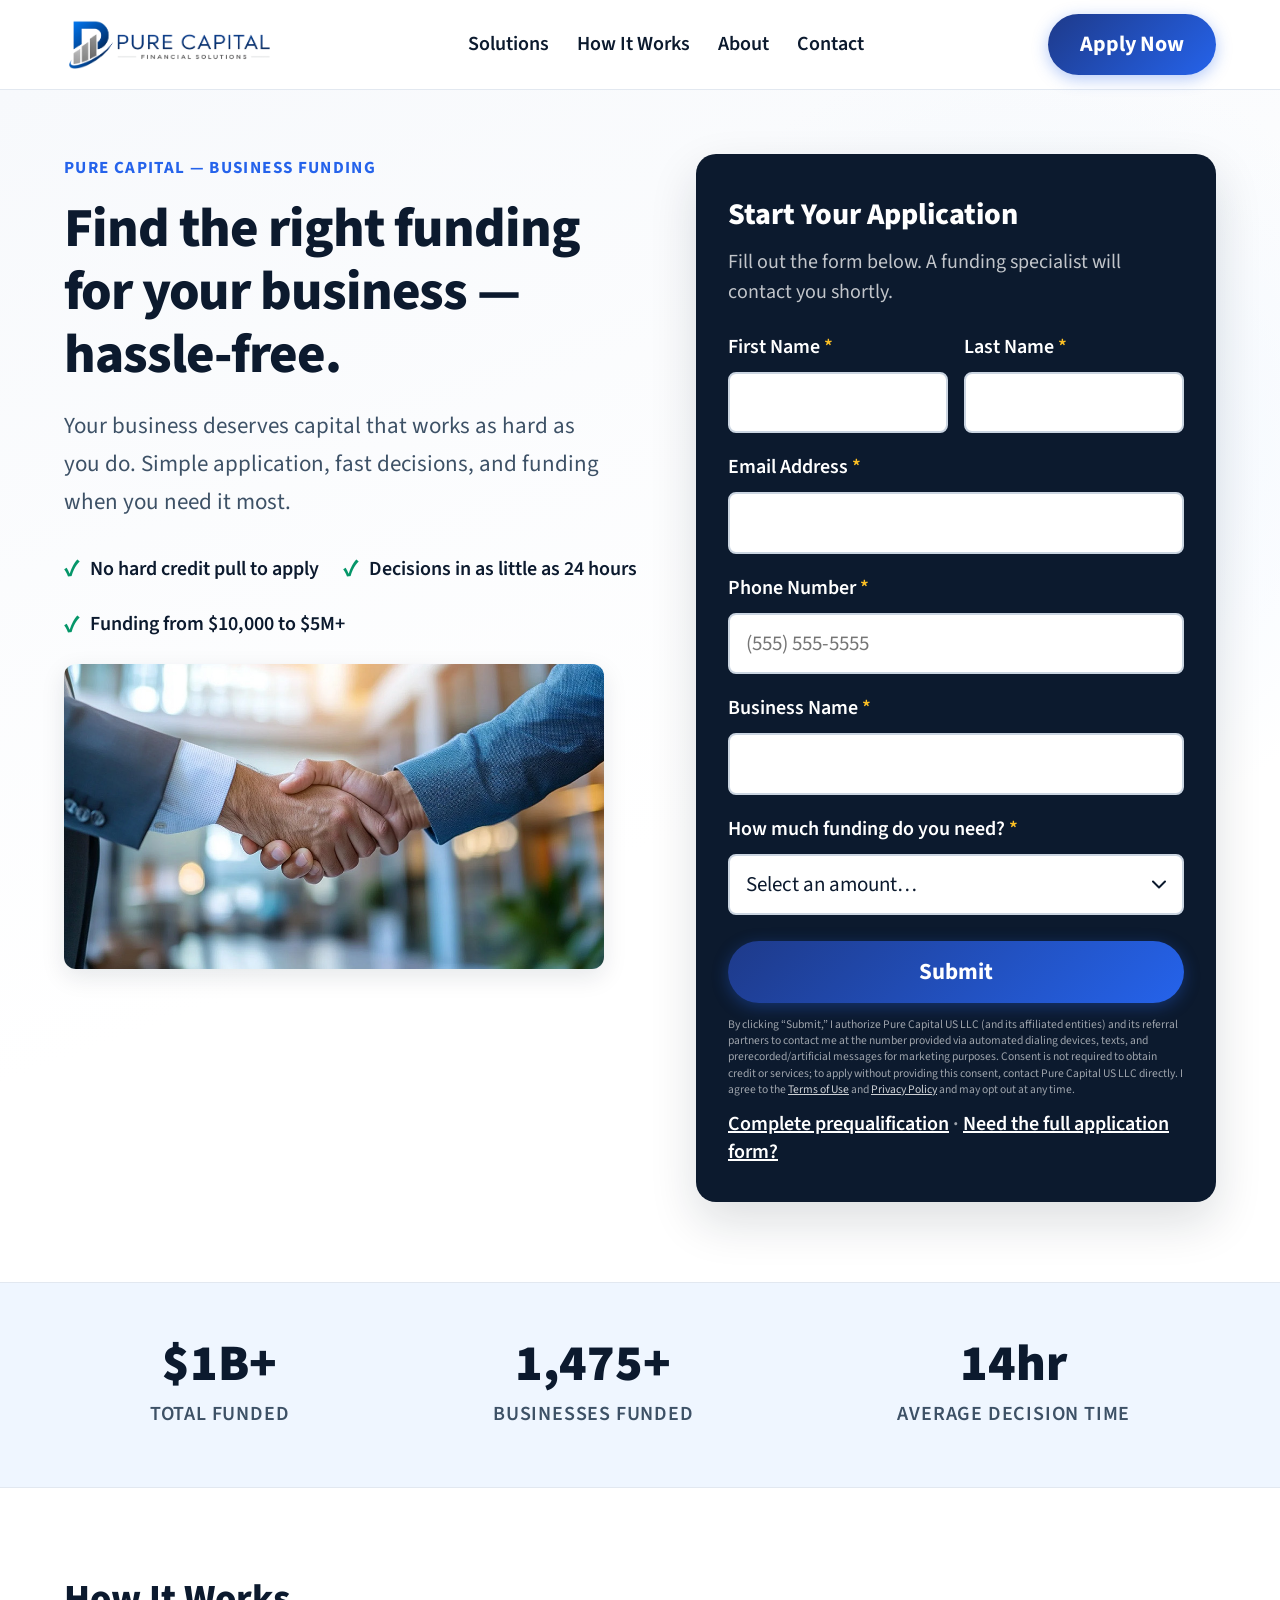
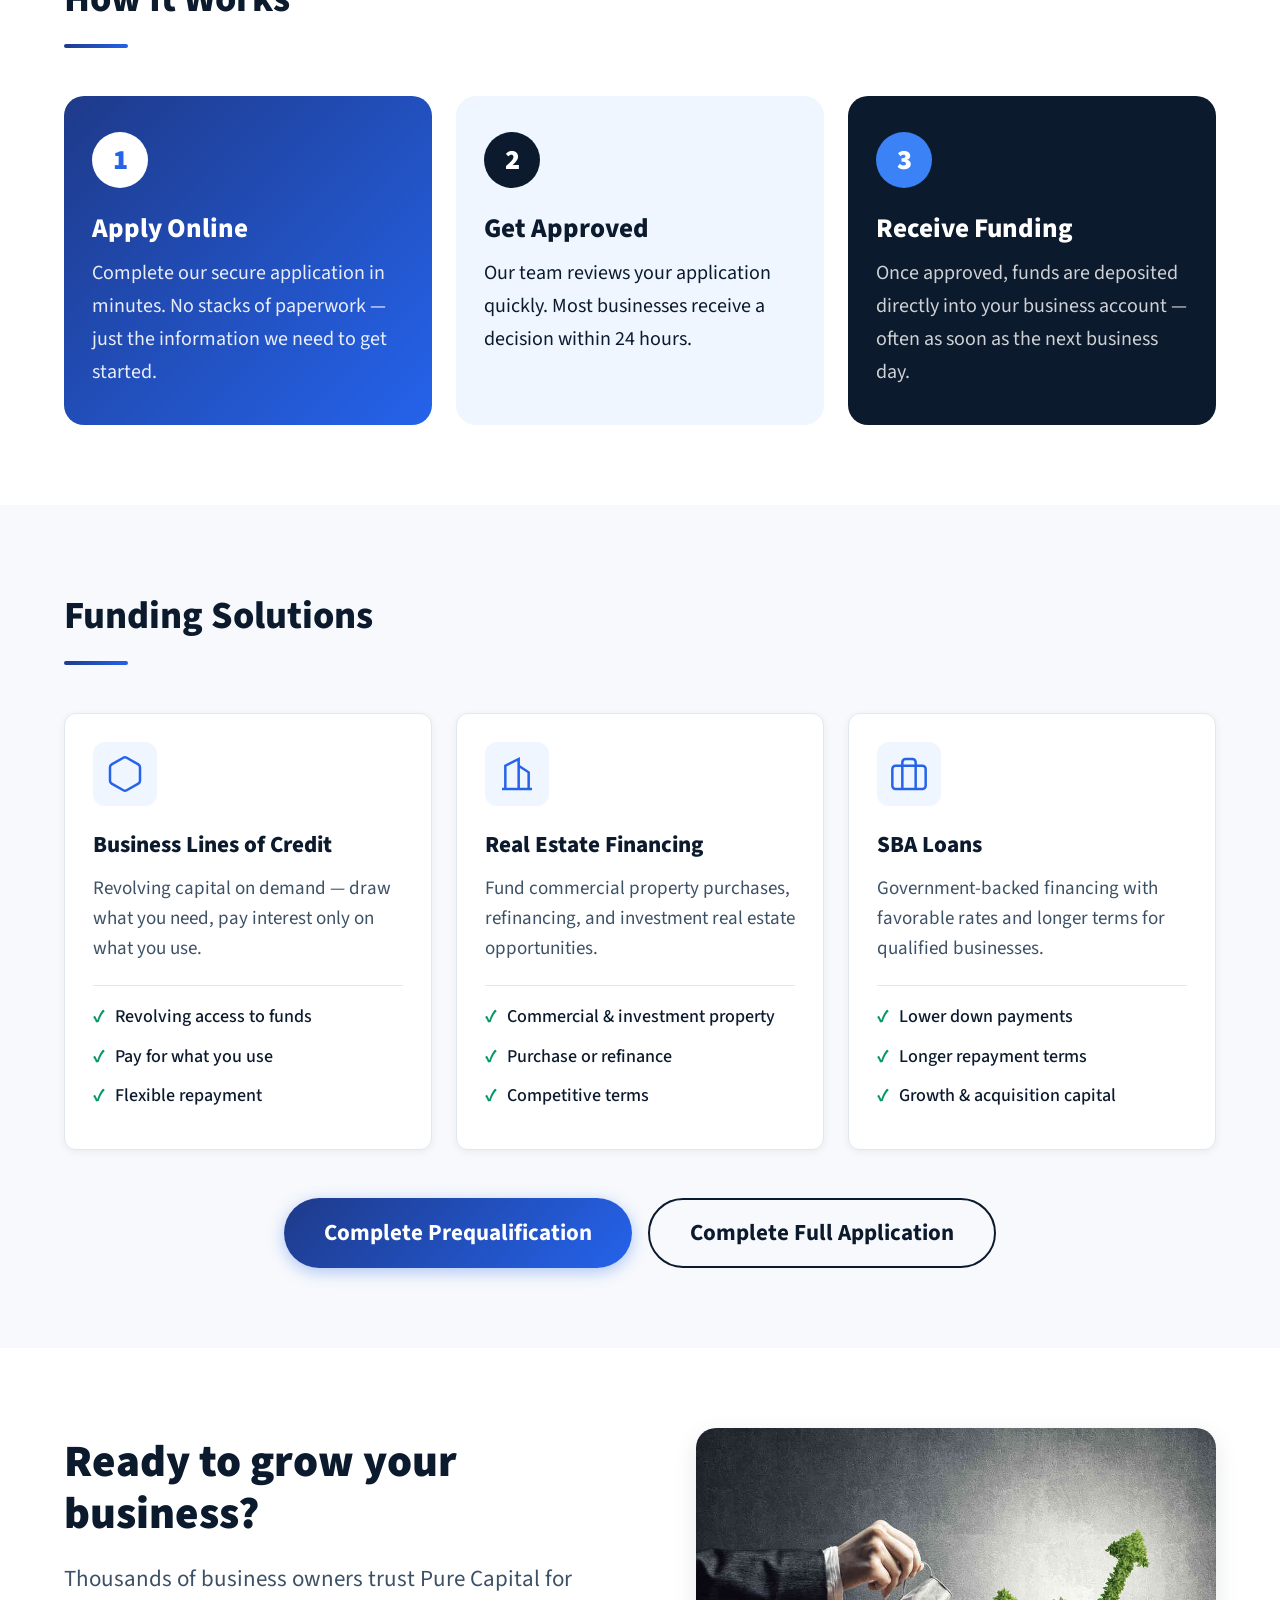
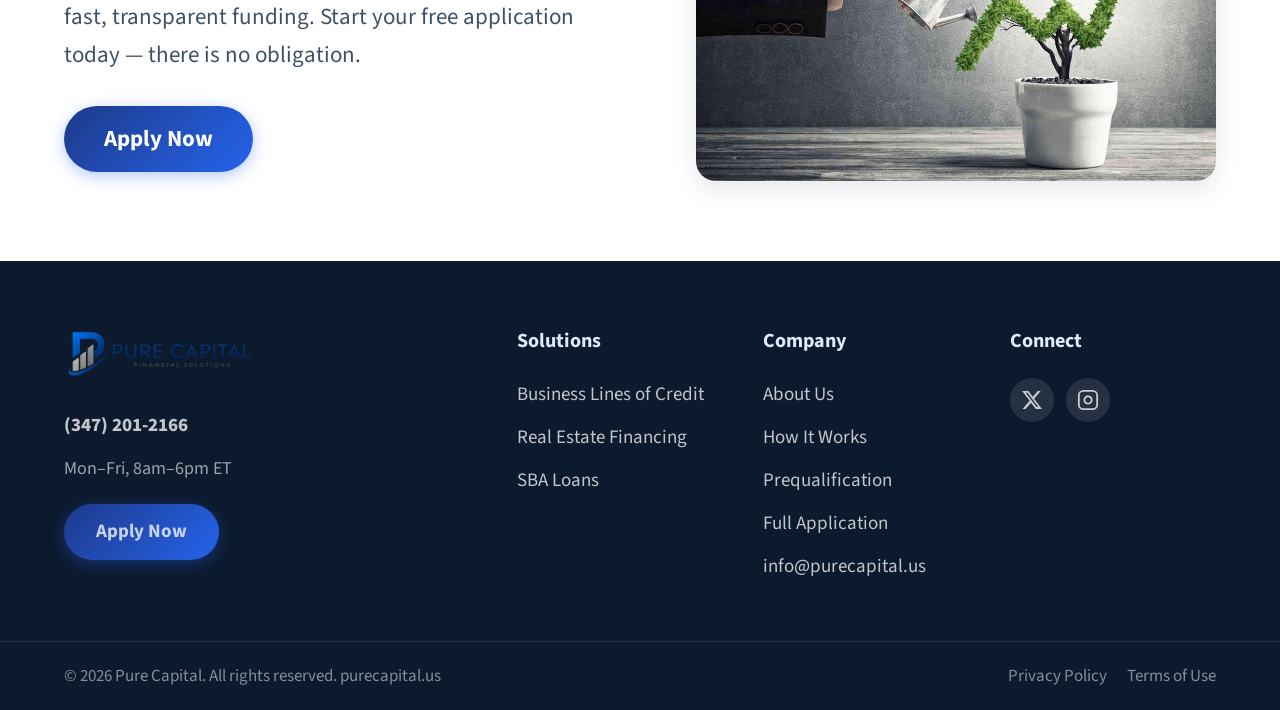
==== commit 19706ca3: "new file:   Untitled 	new file:   __pycache__/seo.cpython-314.pyc 	new file:   apply.html 	new file:" ====
--- a/index.html
+++ b/index.html
@@ -3,257 +3,299 @@
 <head>
   <meta charset="UTF-8" />
   <meta name="viewport" content="width=device-width, initial-scale=1.0" />
-  <title>Pure Capital | Smart Business Funding</title>
-  <meta name="description" content="Apply for fast, flexible business funding in minutes." />
+  <title>Business Funding & Loans | Pure Capital US LLC</title>
+  <meta name="description" content="Pure Capital US LLC offers business lines of credit, SBA loans, and real estate financing. Apply online in minutes for fast business funding. Call (347) 201-2166." />
+  <meta name="robots" content="index, follow" />
+  <link rel="canonical" href="https://purecapital.us/" />
+  <meta name="author" content="Pure Capital US LLC" />
+  <meta name="theme-color" content="#0c1a2e" />
+  <link rel="icon" href="https://purecapital.us/assets/IMG_20260531_000449-removebg-preview.png" type="image/png" />
+  <link rel="apple-touch-icon" href="https://purecapital.us/assets/IMG_20260531_000449-removebg-preview.png" />
+  <meta property="og:type" content="website" />
+  <meta property="og:site_name" content="Pure Capital" />
+  <meta property="og:title" content="Business Funding & Loans | Pure Capital US LLC" />
+  <meta property="og:description" content="Pure Capital US LLC offers business lines of credit, SBA loans, and real estate financing. Apply online in minutes for fast business funding. Call (347) 201-2166." />
+  <meta property="og:url" content="https://purecapital.us/" />
+  <meta property="og:image" content="https://purecapital.us/assets/banner.jpg" />
+  <meta property="og:image:alt" content="Pure Capital business funding" />
+  <meta property="og:locale" content="en_US" />
+  <meta name="twitter:card" content="summary_large_image" />
+  <meta name="twitter:title" content="Business Funding & Loans | Pure Capital US LLC" />
+  <meta name="twitter:description" content="Pure Capital US LLC offers business lines of credit, SBA loans, and real estate financing. Apply online in minutes for fast business funding. Call (347) 201-2166." />
+  <meta name="twitter:image" content="https://purecapital.us/assets/banner.jpg" />
+  <script type="application/ld+json">{"@context": "https://schema.org", "@graph": [{"@type": "Organization", "@id": "https://purecapital.us/#organization", "name": "Pure Capital US LLC", "url": "https://purecapital.us", "logo": "https://purecapital.us/assets/IMG_20260531_000449-removebg-preview.png", "image": "https://purecapital.us/assets/IMG_20260531_000449-removebg-preview.png", "telephone": "+1-347-201-2166", "email": "info@purecapital.us", "sameAs": ["https://x.com/purecapitalus", "https://instagram.com/purecapitalus"], "contactPoint": {"@type": "ContactPoint", "telephone": "+1-347-201-2166", "contactType": "customer service", "areaServed": "US", "availableLanguage": "English"}}, {"@type": "WebSite", "@id": "https://purecapital.us/#website", "url": "https://purecapital.us", "name": "Pure Capital", "publisher": {"@id": "https://purecapital.us/#organization"}, "inLanguage": "en-US"}, {"@type": "FinancialService", "@id": "https://purecapital.us/#financialservice", "name": "Pure Capital", "url": "https://purecapital.us", "telephone": "+1-347-201-2166", "email": "info@purecapital.us", "areaServed": {"@type": "Country", "name": "United States"}, "description": "Pure Capital US LLC offers business lines of credit, SBA loans, and real estate financing. Apply online in minutes for fast business funding. Call (347) 201-2166.", "provider": {"@id": "https://purecapital.us/#organization"}}]}</script>
   <link rel="preconnect" href="https://fonts.googleapis.com">
   <link rel="preconnect" href="https://fonts.gstatic.com" crossorigin>
-  <link href="https://fonts.googleapis.com/css2?family=Inter:wght@300;400;500;600;700;800;900&family=Playfair+Display:ital,wght@0,400;0,600;0,700;0,800;1,400;1,600&display=swap" rel="stylesheet">
+  <link href="https://fonts.googleapis.com/css2?family=Source+Sans+3:wght@400;600;700;800&display=swap" rel="stylesheet">
   <link rel="stylesheet" href="style.css">
 </head>
 <body>
 
-  <!-- Sticky Header -->
-  <header class="site-header">
+  <a href="#apply" class="skip-link">Skip to application</a>
+
+  <header class="site-header" role="banner">
     <div class="header-container">
-      <a href="#" class="logo">
-        <img src="assets/new-logo.png" alt="Pure Capital Logo" />
+      <a href="index.html" class="logo">
+        <img src="assets/IMG_20260531_000449-removebg-preview.png" alt="Pure Capital US LLC — business funding" width="180" height="52" />
       </a>
-      <nav class="main-nav">
+      <nav class="main-nav" aria-label="Main navigation">
         <ul>
-          <li><a href="#solutions">Business Solutions</a></li>
-          <li><a href="#process">How it Works</a></li>
-          <li><a href="#about">About Us</a></li>
+          <li><a href="#solutions">Solutions</a></li>
+          <li><a href="#process">How It Works</a></li>
+          <li><a href="#about">About</a></li>
           <li><a href="#contact">Contact</a></li>
         </ul>
       </nav>
       <div class="header-actions">
-        <a href="#apply" class="btn btn-primary">Apply Now 
-          <svg viewBox="0 0 24 24" width="20" height="20" stroke="currentColor" stroke-width="2" fill="none"><line x1="5" y1="12" x2="19" y2="12"></line><polyline points="12 5 19 12 12 19"></polyline></svg>
-        </a>
-      </div>
+        <a href="#apply" class="btn btn-primary">Apply Now</a>
+      </div>
+      <button class="menu-toggle" aria-label="Open menu" aria-expanded="false">
+        <span></span><span></span><span></span>
+      </button>
     </div>
   </header>
 
-  <!-- Hero Section -->
+  <nav class="mobile-nav" aria-label="Mobile navigation">
+    <ul>
+      <li><a href="#solutions">Solutions</a></li>
+      <li><a href="#process">How It Works</a></li>
+      <li><a href="#about">About</a></li>
+      <li><a href="#contact">Contact</a></li>
+      <li><a href="#apply">Apply Now</a></li>
+    </ul>
+  </nav>
+
+  <main id="main-content">
   <section class="hero" id="apply">
     <div class="hero-container">
       <div class="hero-content">
-        <span class="eyebrow">GET IT QUICK WITH PURE CAPITAL</span>
-        <h1>You can bank on us to find the right funding, hassle-free.</h1>
-        <p>Your business deserves funding that works as hard as you do. Simple application, rapid decisions, and capital when you need it.</p>
+        <span class="eyebrow">Pure Capital — Business Funding</span>
+        <h1>Find the right funding for your business — hassle-free.</h1>
+        <p>Your business deserves capital that works as hard as you do. Simple application, fast decisions, and funding when you need it most.</p>
         <div class="trust-marks">
-          <div class="trust-item"><span class="check">✓</span> No hard credit pull</div>
-          <div class="trust-item"><span class="check">✓</span> Approvals in hours</div>
-        </div>
-      </div>
+          <div class="trust-item"><span class="check" aria-hidden="true">✓</span> No hard credit pull to apply</div>
+          <div class="trust-item"><span class="check" aria-hidden="true">✓</span> Decisions in as little as 24 hours</div>
+          <div class="trust-item"><span class="check" aria-hidden="true">✓</span> Funding from $10,000 to $5M+</div>
+        </div>
+        <figure class="hero-promo">
+          <img src="assets/IMG_20260601_193730.jpg" alt="Business funding from Pure Capital US LLC" width="540" height="360" loading="lazy" />
+        </figure>
+      </div>
+
       <div class="hero-form-wrapper">
         <div class="form-card">
-          <h2>Get Funded Fast</h2>
-          <form class="hero-form" id="loan-application">
+          <h2>Start Your Application</h2>
+          <p class="form-subtitle">Fill out the form below. A funding specialist will contact you shortly.</p>
+          <div class="form-message" role="alert"></div>
+          <form class="application-form" action="process.php" method="POST" novalidate>
+            <input type="hidden" name="source_page" value="index.html" />
+            <input type="hidden" name="loan_type" value="General Business Funding" />
+
+            <div class="form-row">
+              <div class="form-group">
+                <label for="first_name">First Name <span class="required">*</span></label>
+                <input type="text" id="first_name" name="first_name" required autocomplete="given-name" />
+              </div>
+              <div class="form-group">
+                <label for="last_name">Last Name <span class="required">*</span></label>
+                <input type="text" id="last_name" name="last_name" required autocomplete="family-name" />
+              </div>
+            </div>
+
             <div class="form-group">
-              <label for="funding-amount">How much do you need?</label>
-              <select id="funding-amount" name="funding-amount" required>
-                <option value="" disabled selected>Select amount...</option>
-                <option value="10k-50k">$10k - $50k</option>
-                <option value="50k-100k">$50k - $100k</option>
-                <option value="100k-250k">$100k - $250k</option>
-                <option value="250k+">$250k+</option>
+              <label for="email">Email Address <span class="required">*</span></label>
+              <input type="email" id="email" name="email" required autocomplete="email" />
+            </div>
+
+            <div class="form-group">
+              <label for="phone">Phone Number <span class="required">*</span></label>
+              <input type="tel" id="phone" name="phone" required autocomplete="tel" placeholder="(555) 555-5555" />
+            </div>
+
+            <div class="form-group">
+              <label for="business_name">Business Name <span class="required">*</span></label>
+              <input type="text" id="business_name" name="business_name" required autocomplete="organization" />
+            </div>
+
+            <div class="form-group">
+              <label for="funding_amount">How much funding do you need? <span class="required">*</span></label>
+              <select id="funding_amount" name="funding_amount" required>
+                <option value="" disabled selected>Select an amount…</option>
+                <option value="$10,000 - $50,000">$10,000 – $50,000</option>
+                <option value="$50,000 - $100,000">$50,000 – $100,000</option>
+                <option value="$100,000 - $250,000">$100,000 – $250,000</option>
+                <option value="$250,000 - $500,000">$250,000 – $500,000</option>
+                <option value="$500,000+">$500,000+</option>
               </select>
             </div>
-            <button type="submit" class="btn btn-primary btn-submit">
-              Get Started
-              <svg viewBox="0 0 24 24" width="24" height="24" stroke="currentColor" stroke-width="2" fill="none"><line x1="5" y1="12" x2="19" y2="12"></line><polyline points="12 5 19 12 12 19"></polyline></svg>
-            </button>
+
+            <button type="submit" class="btn btn-primary btn-submit">Submit</button>
+            <p class="form-disclaimer">By clicking &ldquo;Submit,&rdquo; I authorize Pure Capital US LLC (and its affiliated entities) and its referral partners to contact me at the number provided via automated dialing devices, texts, and prerecorded/artificial messages for marketing purposes. Consent is not required to obtain credit or services; to apply without providing this consent, contact Pure Capital US LLC directly. I agree to the <a href="terms.html">Terms of Use</a> and <a href="privacy.html">Privacy Policy</a> and may opt out at any time.</p>
+            <p class="form-disclaimer form-disclaimer-secondary"><a href="prequalify.html">Complete prequalification</a> &middot; <a href="apply.html">Need the full application form?</a></p>
           </form>
         </div>
       </div>
     </div>
   </section>
 
-  <!-- Stats Bar -->
-  <section class="stats-bar reveal">
+  <section class="stats-bar reveal" aria-label="Company statistics">
     <div class="stats-container">
       <div class="stat-item">
         <h3 class="counter" data-target="1" data-prefix="$" data-suffix="B+">$0</h3>
         <p>Total Funded</p>
       </div>
       <div class="stat-item">
-        <h3 class="counter" data-target="98.7" data-suffix="%">0%</h3>
-        <p>Approval Rate</p>
-      </div>
-      <div class="stat-item">
         <h3 class="counter" data-target="2500" data-suffix="+">0</h3>
         <p>Businesses Funded</p>
       </div>
-    </div>
-  </section>
-
-  <!-- Process Section -->
+      <div class="stat-item">
+        <h3 class="counter" data-target="24" data-suffix="hr">0</h3>
+        <p>Average Decision Time</p>
+      </div>
+    </div>
+  </section>
+
   <section class="process-section" id="process">
     <div class="section-container">
+      <div class="section-header reveal">
+        <h2>How It Works</h2>
+        <div class="underline"></div>
+      </div>
       <div class="process-cards">
-        
         <div class="process-card reveal style-1">
-          <div class="card-icon">1</div>
+          <div class="card-icon" aria-hidden="true">1</div>
           <h3>Apply Online</h3>
-          <p>Complete our secure virtual application in minutes without the heavy paperwork required by traditional banks.</p>
-        </div>
-        
+          <p>Complete our secure application in minutes. No stacks of paperwork — just the information we need to get started.</p>
+        </div>
         <div class="process-card reveal style-2 delay-1">
-          <div class="card-icon">2</div>
+          <div class="card-icon" aria-hidden="true">2</div>
           <h3>Get Approved</h3>
-          <p>Our automated underwriting system reviews your profile instantly. Get decisions in hours, not days.</p>
-        </div>
-        
+          <p>Our team reviews your application quickly. Most businesses receive a decision within 24 hours.</p>
+        </div>
         <div class="process-card reveal style-3 delay-2">
-          <div class="card-icon">3</div>
-          <h3>Access Capital</h3>
-          <p>Once approved, funds are wired directly into your business checking account as soon as the next business day.</p>
-        </div>
-        
-      </div>
-    </div>
-  </section>
-
-  <!-- Solutions Grid -->
+          <div class="card-icon" aria-hidden="true">3</div>
+          <h3>Receive Funding</h3>
+          <p>Once approved, funds are deposited directly into your business account — often as soon as the next business day.</p>
+        </div>
+      </div>
+    </div>
+  </section>
+
   <section class="solutions-section" id="solutions">
     <div class="section-container">
       <div class="section-header reveal">
-        <h2>Our Customized Solutions</h2>
+        <h2>Funding Solutions</h2>
         <div class="underline"></div>
       </div>
-      
+
       <div class="solutions-grid">
-        
-        <a href="small-business-loans.html" class="solution-item reveal">
+        <a href="business-line-of-credit.html" class="solution-item reveal">
           <div class="img-wrapper">
-            <div class="img-placeholder">
-              <svg viewBox="0 0 24 24" width="48" height="48" stroke="currentColor" stroke-width="1.5" fill="none"><rect x="2" y="7" width="20" height="14" rx="2" ry="2"></rect><path d="M16 21V5a2 2 0 0 0-2-2h-4a2 2 0 0 0-2 2v16"></path></svg>
+            <div class="img-placeholder" aria-hidden="true">
+              <svg viewBox="0 0 24 24" width="40" height="40" stroke="currentColor" stroke-width="1.5" fill="none"><path d="M21 16V8a2 2 0 0 0-1-1.73l-7-4a2 2 0 0 0-2 0l-7 4A2 2 0 0 0 3 8v8a2 2 0 0 0 1 1.73l7 4a2 2 0 0 0 2 0l7-4A2 2 0 0 0 21 16z"/></svg>
             </div>
           </div>
-          <h3>Small Business Loans</h3>
-          <p>Keep your business moving forward with flexible small business loans designed to cover everyday operational expenses.</p>
+          <h3>Business Lines of Credit</h3>
+          <p>Revolving capital on demand — draw what you need, pay interest only on what you use.</p>
           <ul>
-            <li>Maintain steady cash flow</li>
-            <li>Cover payroll & rent</li>
-            <li>No collateral required</li>
+            <li>Revolving access to funds</li>
+            <li>Pay for what you use</li>
+            <li>Flexible repayment</li>
           </ul>
         </a>
-        
-        <a href="equipment-finance-loans.html" class="solution-item reveal delay-1">
+
+        <a href="real-estate-financing.html" class="solution-item reveal delay-1">
           <div class="img-wrapper">
-            <div class="img-placeholder">
-              <svg viewBox="0 0 24 24" width="48" height="48" stroke="currentColor" stroke-width="1.5" fill="none"><circle cx="12" cy="12" r="10"></circle><polyline points="12 6 12 12 16 14"></polyline></svg>
+            <div class="img-placeholder" aria-hidden="true">
+              <svg viewBox="0 0 24 24" width="40" height="40" stroke="currentColor" stroke-width="1.5" fill="none"><path d="M3 21h18"/><path d="M5 21V7l8-4v18"/><path d="M19 21V11l-6-4"/><path d="M9 9v.01"/><path d="M9 12v.01"/><path d="M9 15v.01"/><path d="M9 18v.01"/></svg>
             </div>
           </div>
-          <h3>Equipment Finance Loans</h3>
-          <p>Upgrade your operations without depleting cash reserves. Finance heavy machinery, vehicles, or tech infrastructure.</p>
+          <h3>Real Estate Financing</h3>
+          <p>Fund commercial property purchases, refinancing, and investment real estate opportunities.</p>
           <ul>
-            <li>Up to 100% financing</li>
-            <li>Equipment acts as collateral</li>
-            <li>Tax deduction benefits</li>
+            <li>Commercial &amp; investment property</li>
+            <li>Purchase or refinance</li>
+            <li>Competitive terms</li>
           </ul>
         </a>
-        
-        <a href="short-term-business-loans.html" class="solution-item reveal delay-2">
+
+        <a href="sba-loans.html" class="solution-item reveal delay-2">
           <div class="img-wrapper">
-            <div class="img-placeholder">
-              <svg viewBox="0 0 24 24" width="48" height="48" stroke="currentColor" stroke-width="1.5" fill="none"><path d="M3 3v18h18"></path><polyline points="18.7 8 13.5 13.2 9 8.7 3 14.7"></polyline></svg>
+            <div class="img-placeholder" aria-hidden="true">
+              <svg viewBox="0 0 24 24" width="40" height="40" stroke="currentColor" stroke-width="1.5" fill="none"><rect x="2" y="7" width="20" height="14" rx="2"/><path d="M16 21V5a2 2 0 0 0-2-2h-4a2 2 0 0 0-2 2v16"/></svg>
             </div>
           </div>
-          <h3>Short Term Business Loans</h3>
-          <p>Bridge the gap between payables and receivables. Quick capital infusion designed for rapid repayment.</p>
+          <h3>SBA Loans</h3>
+          <p>Government-backed financing with favorable rates and longer terms for qualified businesses.</p>
           <ul>
-            <li>Fast approval process</li>
-            <li>Shorter commitment periods</li>
-            <li>Perfect for temporary gaps</li>
+            <li>Lower down payments</li>
+            <li>Longer repayment terms</li>
+            <li>Growth &amp; acquisition capital</li>
           </ul>
         </a>
-        
-        <a href="business-line-of-credit.html" class="solution-item reveal delay-3">
-          <div class="img-wrapper">
-            <div class="img-placeholder">
-              <svg viewBox="0 0 24 24" width="48" height="48" stroke="currentColor" stroke-width="1.5" fill="none"><path d="M21 16V8a2 2 0 0 0-1-1.73l-7-4a2 2 0 0 0-2 0l-7 4A2 2 0 0 0 3 8v8a2 2 0 0 0 1 1.73l7 4a2 2 0 0 0 2 0l7-4A2 2 0 0 0 21 16z"></path><polyline points="3.27 6.96 12 12.01 20.73 6.96"></polyline><line x1="12" y1="22.08" x2="12" y2="12"></line></svg>
-            </div>
-          </div>
-          <h3>Business Line of Credit</h3>
-          <p>Access revolving capital on demand. Only pay interest on what you draw, perfect for ongoing expenses.</p>
-          <ul>
-            <li>Revolving access to funds</li>
-            <li>Pay interest only on what you use</li>
-            <li>Flexible repayment options</li>
-          </ul>
-        </a>
-        
-      </div>
-      
+      </div>
+
       <div class="solutions-footer reveal">
-        <a href="#apply" class="btn btn-outline">Explore All Services</a>
-      </div>
-    </div>
-  </section>
-
-  <!-- CTA Section -->
+        <a href="prequalify.html" class="btn btn-primary btn-lg">Complete Prequalification</a>
+        <a href="apply.html" class="btn btn-outline btn-lg">Complete Full Application</a>
+      </div>
+    </div>
+  </section>
+
   <section class="cta-section" id="about">
     <div class="section-container cta-flex">
       <div class="cta-content reveal">
-        <h2>Ready to take your business to the next level?</h2>
-        <p>Join thousands of businesses that trust Pure Capital for their funding needs. Fast, transparent, and built for growth.</p>
-        <a href="#apply" class="btn btn-primary">Apply Now
-          <svg viewBox="0 0 24 24" width="20" height="20" stroke="currentColor" stroke-width="2" fill="none"><line x1="5" y1="12" x2="19" y2="12"></line><polyline points="12 5 19 12 12 19"></polyline></svg>
-        </a>
+        <h2>Ready to grow your business?</h2>
+        <p>Thousands of business owners trust Pure Capital for fast, transparent funding. Start your free application today — there is no obligation.</p>
+        <a href="#apply" class="btn btn-primary btn-lg">Apply Now</a>
       </div>
       <div class="cta-graphic reveal delay-1">
-        <div class="graphic-letter">P</div>
-      </div>
-    </div>
-  </section>
-
-  <!-- Footer -->
-  <footer class="site-footer" id="contact">
+        <img src="assets/banner.jpg" alt="Pure Capital business funding — apply online" class="cta-banner" width="520" height="340" />
+      </div>
+    </div>
+  </section>
+  </main>
+
+  <footer class="site-footer" id="contact" role="contentinfo">
     <div class="footer-container">
       <div class="footer-col brand-col">
-        <img src="assets/new-logo.png" alt="Pure Capital Logo" class="footer-logo" />
-        <p class="phone-number">(800) 555-0199</p>
+        <img src="assets/IMG_20260531_000449-removebg-preview.png" alt="Pure Capital US LLC — business funding" class="footer-logo" width="180" height="52" />
+        <p class="phone-number"><a href="tel:+13472012166">(347) 201-2166</a></p>
+        <p class="phone-label">Mon–Fri, 8am–6pm ET</p>
         <a href="#apply" class="btn btn-primary">Apply Now</a>
       </div>
-      
       <div class="footer-col">
-        <h4>Business Solutions</h4>
+        <h4>Solutions</h4>
         <ul>
-          <li><a href="#">Working Capital</a></li>
-          <li><a href="#">Equipment Financing</a></li>
-          <li><a href="#">SBA Loans</a></li>
-          <li><a href="#">Line of Credit</a></li>
-          <li><a href="#">Term Loans</a></li>
+          <li><a href="business-line-of-credit.html">Business Lines of Credit</a></li>
+          <li><a href="real-estate-financing.html">Real Estate Financing</a></li>
+          <li><a href="sba-loans.html">SBA Loans</a></li>
         </ul>
       </div>
-      
       <div class="footer-col">
-        <h4>Quick Links</h4>
+        <h4>Company</h4>
         <ul>
-          <li><a href="#">About Us</a></li>
-          <li><a href="#">How it Works</a></li>
-          <li><a href="#">Partner Program</a></li>
-          <li><a href="#">Contact Support</a></li>
+          <li><a href="#about">About Us</a></li>
+          <li><a href="#process">How It Works</a></li>
+          <li><a href="prequalify.html">Prequalification</a></li>
+          <li><a href="apply.html">Full Application</a></li>
+          <li><a href="mailto:info@purecapital.us">info@purecapital.us</a></li>
         </ul>
       </div>
-      
       <div class="footer-col">
         <h4>Connect</h4>
         <div class="social-links">
-          <a href="#" aria-label="Facebook"><svg viewBox="0 0 24 24" width="24" height="24" stroke="currentColor" stroke-width="2" fill="none"><path d="M18 2h-3a5 5 0 0 0-5 5v3H7v4h3v8h4v-8h3l1-4h-4V7a1 1 0 0 1 1-1h3z"></path></svg></a>
-          <a href="#" aria-label="Instagram"><svg viewBox="0 0 24 24" width="24" height="24" stroke="currentColor" stroke-width="2" fill="none"><rect x="2" y="2" width="20" height="20" rx="5" ry="5"></rect><path d="M16 11.37A4 4 0 1 1 12.63 8 4 4 0 0 1 16 11.37z"></path><line x1="17.5" y1="6.5" x2="17.51" y2="6.5"></line></svg></a>
-          <a href="#" aria-label="LinkedIn"><svg viewBox="0 0 24 24" width="24" height="24" stroke="currentColor" stroke-width="2" fill="none"><path d="M16 8a6 6 0 0 1 6 6v7h-4v-7a2 2 0 0 0-2-2 2 2 0 0 0-2 2v7h-4v-7a6 6 0 0 1 6-6z"></path><rect x="2" y="9" width="4" height="12"></rect><circle cx="4" cy="4" r="2"></circle></svg></a>
+          <a href="https://x.com/purecapitalus" aria-label="X" target="_blank" rel="noopener noreferrer"><svg viewBox="0 0 24 24" width="22" height="22" fill="currentColor"><path d="M18.244 2.25h3.308l-7.227 8.26 8.502 11.24H16.17l-5.214-6.817L4.99 21.75H1.68l7.73-8.835L1.254 2.25H8.08l4.713 6.231zm-1.161 17.52h1.833L7.084 4.126H5.117z"/></svg></a>
+          <a href="https://instagram.com/purecapitalus" aria-label="Instagram" target="_blank" rel="noopener noreferrer"><svg viewBox="0 0 24 24" width="22" height="22" stroke="currentColor" stroke-width="2" fill="none"><rect x="2" y="2" width="20" height="20" rx="5" ry="5"/><path d="M16 11.37A4 4 0 1 1 12.63 8 4 4 0 0 1 16 11.37z"/><line x1="17.5" y1="6.5" x2="17.51" y2="6.5"/></svg></a>
         </div>
       </div>
     </div>
     <div class="footer-bottom">
       <div class="footer-container">
-        <p>&copy; 2026 Pure Capital Financial Solutions. All rights reserved.</p>
+        <p>&copy; 2026 Pure Capital. All rights reserved. purecapital.us</p>
         <div class="legal-links">
-          <a href="#">Privacy Policy</a>
-          <a href="#">Terms of Service</a>
+          <a href="privacy.html">Privacy Policy</a>
+          <a href="terms.html">Terms of Use</a>
         </div>
       </div>
     </div>
--- a/style.css
+++ b/style.css
@@ -1,78 +1,114 @@
 /* ============================================
-   PURE CAPITAL — QUALIFIER CLONE LAYOUT
+   PURE CAPITAL — purecapital.us
+   Accessible, large-type professional design
    ============================================ */
 
 :root {
   --white: #ffffff;
-  --off-white: #f8fafc;
-  --bg-light: #f1f5f9;
-  
-  --navy: #0f172a;
-  --navy-mid: #1e293b;
-
-  --blue-600: #1e40af; 
+  --off-white: #f7f9fc;
+  --bg-light: #eef2f7;
+
+  --navy: #0c1a2e;
+  --navy-mid: #1a2d4a;
+  --navy-light: #2a4060;
+
   --blue-700: #1e3a8a;
+  --blue-600: #2563eb;
+  --blue-500: #3b82f6;
   --blue-50: #eff6ff;
   --blue-100: #dbeafe;
-  --blue-bright: #3b82f6;
-
-  --text-primary: #0f172a;
-  --text-secondary: #475569;
-  --text-muted: #94a3b8;
-
-  --gradient-blue: linear-gradient(135deg, #1e40af 0%, #3b82f6 100%);
-  --gradient-glow: 0 10px 25px -5px rgba(59, 130, 246, 0.4);
-
-  --shadow-sm: 0 4px 6px -1px rgba(0, 0, 0, 0.05);
-  --shadow-md: 0 10px 15px -3px rgba(0, 0, 0, 0.05);
-  --shadow-lg: 0 25px 50px -12px rgba(15, 23, 42, 0.15);
-
+
+  --green: #059669;
+  --green-light: #d1fae5;
+
+  --text-primary: #0c1a2e;
+  --text-secondary: #3d5166;
+  --text-muted: #64748b;
+
+  --border: #cbd5e1;
+  --border-light: #e2e8f0;
+
+  --gradient-blue: linear-gradient(135deg, #1e3a8a 0%, #2563eb 100%);
+  --shadow-sm: 0 2px 8px rgba(12, 26, 46, 0.06);
+  --shadow-md: 0 8px 24px rgba(12, 26, 46, 0.1);
+  --shadow-lg: 0 20px 48px rgba(12, 26, 46, 0.14);
+
+  --radius-sm: 8px;
   --radius-md: 12px;
   --radius-lg: 20px;
-  --radius-xl: 32px;
   --radius-full: 999px;
 
-  --font: 'Inter', -apple-system, sans-serif;
-  --font-display: 'Inter', sans-serif; /* Qualifier uses geometric sans-serif */
-  
-  --transition: 0.4s cubic-bezier(0.16, 1, 0.3, 1);
-}
-
-/* Base */
+  --font: 'Source Sans 3', 'Segoe UI', system-ui, sans-serif;
+  --transition: 0.25s ease;
+}
+
 *, *::before, *::after { box-sizing: border-box; margin: 0; padding: 0; }
-html { font-size: 16px; scroll-behavior: smooth; }
+
+html {
+  font-size: 20px;
+  scroll-behavior: smooth;
+}
+
 body {
   font-family: var(--font);
   color: var(--text-primary);
-  background-color: var(--white);
-  line-height: 1.6;
+  background: var(--white);
+  line-height: 1.65;
   overflow-x: hidden;
-}
-img { max-width: 100%; display: block; }
+  -webkit-font-smoothing: antialiased;
+}
+
+img { max-width: 100%; display: block; height: auto; }
 a { text-decoration: none; color: inherit; transition: color var(--transition); }
 ul { list-style: none; }
 button { font-family: var(--font); cursor: pointer; border: none; background: none; }
 
+:focus-visible {
+  outline: 3px solid var(--blue-500);
+  outline-offset: 3px;
+}
+
+/* Skip link */
+.skip-link {
+  position: absolute;
+  top: -100px;
+  left: 16px;
+  background: var(--navy);
+  color: var(--white);
+  padding: 12px 24px;
+  border-radius: var(--radius-sm);
+  font-weight: 700;
+  z-index: 1000;
+}
+.skip-link:focus { top: 16px; }
+
 /* Buttons */
 .btn {
   display: inline-flex;
   align-items: center;
   justify-content: center;
-  gap: 8px;
-  padding: 14px 28px;
+  gap: 10px;
+  padding: 16px 32px;
   border-radius: var(--radius-full);
-  font-size: 16px;
+  font-size: 1.1rem;
   font-weight: 700;
+  line-height: 1.3;
   transition: all var(--transition);
+  min-height: 56px;
 }
 .btn-primary {
   background: var(--gradient-blue);
   color: var(--white);
-  box-shadow: var(--gradient-glow);
+  box-shadow: 0 4px 16px rgba(37, 99, 235, 0.35);
 }
 .btn-primary:hover {
   transform: translateY(-2px);
-  box-shadow: 0 15px 30px -5px rgba(59, 130, 246, 0.5);
+  box-shadow: 0 8px 24px rgba(37, 99, 235, 0.45);
+}
+.btn-primary:disabled {
+  opacity: 0.65;
+  cursor: not-allowed;
+  transform: none;
 }
 .btn-outline {
   background: transparent;
@@ -83,10 +119,16 @@
   background: var(--navy);
   color: var(--white);
 }
-
-/* Layout Containers */
-.header-container, .hero-container, .stats-container, .section-container, .footer-container {
-  max-width: 1280px;
+.btn-lg { padding: 18px 40px; font-size: 1.15rem; }
+
+/* Layout */
+.header-container,
+.hero-container,
+.stats-container,
+.section-container,
+.footer-container,
+.form-page-container {
+  max-width: 1200px;
   margin: 0 auto;
   padding: 0 24px;
 }
@@ -95,299 +137,424 @@
 .site-header {
   position: sticky;
   top: 0;
-  background: rgba(255, 255, 255, 0.95);
-  backdrop-filter: blur(10px);
+  background: rgba(255, 255, 255, 0.97);
+  backdrop-filter: blur(12px);
   z-index: 100;
-  border-bottom: 1px solid rgba(0,0,0,0.05);
-  padding: 16px 0;
+  border-bottom: 1px solid var(--border-light);
+  padding: 14px 0;
 }
 .header-container {
   display: flex;
   align-items: center;
   justify-content: space-between;
-}
-.logo img { height: 48px; border-radius: 8px; }
-.main-nav ul {
-  display: flex;
-  gap: 32px;
-}
+  gap: 16px;
+}
+.logo img {
+  height: 56px;
+  width: auto;
+  max-width: 220px;
+  object-fit: contain;
+}
+.main-nav ul { display: flex; gap: 28px; }
 .main-nav a {
   font-weight: 600;
-  font-size: 15px;
-  color: var(--navy);
-}
-.main-nav a:hover {
-  color: var(--blue-bright);
-}
-
-/* Hero Section */
+  font-size: 1rem;
+  color: var(--navy);
+}
+.main-nav a:hover { color: var(--blue-600); }
+
+.menu-toggle {
+  display: none;
+  flex-direction: column;
+  gap: 6px;
+  padding: 8px;
+  min-width: 48px;
+  min-height: 48px;
+  align-items: center;
+  justify-content: center;
+}
+.menu-toggle span {
+  display: block;
+  width: 26px;
+  height: 3px;
+  background: var(--navy);
+  border-radius: 2px;
+  transition: var(--transition);
+}
+.menu-toggle.active span:nth-child(1) { transform: translateY(9px) rotate(45deg); }
+.menu-toggle.active span:nth-child(2) { opacity: 0; }
+.menu-toggle.active span:nth-child(3) { transform: translateY(-9px) rotate(-45deg); }
+
+.mobile-nav {
+  display: none;
+  position: fixed;
+  top: 80px;
+  left: 0;
+  right: 0;
+  background: var(--white);
+  border-bottom: 1px solid var(--border-light);
+  padding: 24px;
+  z-index: 99;
+  box-shadow: var(--shadow-md);
+}
+.mobile-nav.open { display: block; }
+.mobile-nav ul { display: flex; flex-direction: column; gap: 4px; }
+.mobile-nav a {
+  display: block;
+  padding: 14px 16px;
+  font-size: 1.1rem;
+  font-weight: 600;
+  color: var(--navy);
+  border-radius: var(--radius-sm);
+}
+.mobile-nav a:hover { background: var(--blue-50); }
+
+/* Hero */
 .hero {
-  padding: 80px 0 120px;
-  background: linear-gradient(to bottom right, var(--off-white), #ffffff);
+  padding: 64px 0 80px;
+  background: linear-gradient(160deg, var(--off-white) 0%, var(--white) 60%);
   position: relative;
-  overflow: hidden;
-}
-/* Abstract background shape */
+}
 .hero::before {
   content: '';
   position: absolute;
-  top: -20%; right: -10%;
-  width: 60%; height: 100%;
+  top: -10%;
+  right: -5%;
+  width: 50%;
+  height: 80%;
   background: radial-gradient(circle, var(--blue-50) 0%, transparent 70%);
-  z-index: 0;
+  pointer-events: none;
 }
 .hero-container {
   display: flex;
-  align-items: center;
-  gap: 64px;
+  align-items: flex-start;
+  gap: 48px;
   position: relative;
   z-index: 1;
 }
-.hero-content {
-  flex: 1;
-}
+.hero-content { flex: 1; min-width: 0; }
+
 .eyebrow {
-  color: var(--blue-bright);
-  font-weight: 800;
-  font-size: 14px;
-  letter-spacing: 0.1em;
+  color: var(--blue-600);
+  font-weight: 700;
+  font-size: 0.85rem;
+  letter-spacing: 0.08em;
   text-transform: uppercase;
-  margin-bottom: 24px;
+  margin-bottom: 16px;
   display: block;
 }
 .hero-content h1 {
-  font-family: var(--font-display);
-  font-size: clamp(48px, 5vw, 64px);
-  font-weight: 900;
-  line-height: 1.1;
-  color: var(--navy);
-  margin-bottom: 24px;
+  font-size: clamp(2rem, 4.5vw, 2.75rem);
+  font-weight: 800;
+  line-height: 1.15;
+  color: var(--navy);
+  margin-bottom: 20px;
   letter-spacing: -0.02em;
 }
 .hero-content p {
-  font-size: 20px;
+  font-size: 1.15rem;
   color: var(--text-secondary);
-  margin-bottom: 40px;
-  max-width: 90%;
-}
+  margin-bottom: 28px;
+  max-width: 540px;
+}
+.inner-hero .hero-content p { max-width: 100%; }
+
 .trust-marks {
   display: flex;
-  gap: 24px;
+  flex-wrap: wrap;
+  gap: 16px 24px;
 }
 .trust-item {
   display: flex;
   align-items: center;
-  gap: 8px;
+  gap: 10px;
   font-weight: 600;
+  font-size: 1rem;
   color: var(--navy);
 }
 .trust-item .check {
-  color: #10b981;
-  font-weight: 800;
-}
-
+  color: var(--green);
+  font-weight: 800;
+  font-size: 1.2rem;
+}
+
+.hero-promo {
+  margin-top: 20px;
+  max-width: 540px;
+}
+.hero-promo img {
+  display: block;
+  width: 100%;
+  height: auto;
+  border-radius: var(--radius-md);
+  box-shadow: var(--shadow-md);
+}
+
+/* Form card */
 .hero-form-wrapper {
-  width: 480px;
+  width: 100%;
+  max-width: 520px;
   flex-shrink: 0;
 }
 .form-card {
   background: var(--navy);
-  padding: 48px 40px;
+  padding: 36px 32px;
   border-radius: var(--radius-lg);
   box-shadow: var(--shadow-lg);
 }
 .form-card h2 {
-  color: var(--blue-bright);
-  font-size: 32px;
-  font-weight: 800;
-  margin-bottom: 32px;
-}
-.form-group {
+  color: var(--white);
+  font-size: 1.5rem;
+  font-weight: 800;
+  margin-bottom: 8px;
+}
+.form-card .form-subtitle {
+  color: rgba(255, 255, 255, 0.75);
+  font-size: 1rem;
   margin-bottom: 24px;
-}
+  line-height: 1.5;
+}
+
+.form-row {
+  display: grid;
+  grid-template-columns: 1fr 1fr;
+  gap: 16px;
+}
+.form-group { margin-bottom: 18px; }
 .form-group label {
   display: block;
   color: var(--white);
   font-weight: 600;
-  margin-bottom: 12px;
-  font-size: 16px;
-}
-.form-card select {
+  margin-bottom: 8px;
+  font-size: 1rem;
+}
+.form-group label .required { color: #fbbf24; }
+
+.form-card input,
+.form-card select,
+.form-card textarea,
+.form-page input,
+.form-page select,
+.form-page textarea {
   width: 100%;
-  padding: 16px 20px;
-  font-size: 16px;
-  border-radius: var(--radius-md);
-  border: 1px solid rgba(255,255,255,0.2);
+  padding: 14px 16px;
+  font-size: 1.05rem;
+  border-radius: var(--radius-sm);
+  border: 2px solid var(--border);
   background: var(--white);
   color: var(--navy);
-  font-weight: 600;
+  font-family: var(--font);
+  line-height: 1.4;
+  transition: border-color var(--transition);
+}
+.form-card input:focus,
+.form-card select:focus,
+.form-card textarea:focus,
+.form-page input:focus,
+.form-page select:focus,
+.form-page textarea:focus {
+  border-color: var(--blue-500);
+  outline: none;
+  box-shadow: 0 0 0 3px rgba(59, 130, 246, 0.25);
+}
+.form-card select,
+.form-page select {
   appearance: none;
-  background-image: url("data:image/svg+xml,%3Csvg width='12' height='8' viewBox='0 0 12 8' fill='none' xmlns='http://www.w3.org/2000/svg'%3E%3Cpath d='M1 1.5L6 6.5L11 1.5' stroke='%230f172a' stroke-width='2' stroke-linecap='round' stroke-linejoin='round'/%3E%3C/svg%3E");
+  background-image: url("data:image/svg+xml,%3Csvg width='14' height='9' viewBox='0 0 14 9' fill='none' xmlns='http://www.w3.org/2000/svg'%3E%3Cpath d='M1 1.5L7 7.5L13 1.5' stroke='%230c1a2e' stroke-width='2' stroke-linecap='round' stroke-linejoin='round'/%3E%3C/svg%3E");
   background-repeat: no-repeat;
-  background-position: right 20px center;
-  outline: none;
+  background-position: right 16px center;
+  padding-right: 44px;
+}
+.form-card textarea,
+.form-page textarea {
+  min-height: 100px;
+  resize: vertical;
 }
 .btn-submit {
   width: 100%;
-  padding: 20px;
-  font-size: 18px;
-  justify-content: space-between;
-}
-
-/* Stats Bar */
+  margin-top: 8px;
+  min-height: 58px;
+  font-size: 1.15rem;
+}
+
+.form-disclaimer {
+  margin-top: 14px;
+  font-size: 0.58rem;
+  color: rgba(255, 255, 255, 0.6);
+  line-height: 1.4;
+}
+.form-disclaimer a { color: rgba(255, 255, 255, 0.8); text-decoration: underline; }
+.form-disclaimer-secondary {
+  margin-top: 12px;
+  font-size: 1rem;
+  font-weight: 600;
+  line-height: 1.4;
+}
+.form-disclaimer-secondary a {
+  color: var(--white);
+  text-decoration: underline;
+}
+.form-disclaimer-secondary a:hover {
+  color: var(--blue-100);
+}
+
+.form-message {
+  display: none;
+  padding: 14px 16px;
+  border-radius: var(--radius-sm);
+  font-size: 1rem;
+  font-weight: 600;
+  margin-bottom: 16px;
+}
+.form-message.error {
+  display: block;
+  background: #fef2f2;
+  color: #b91c1c;
+  border: 1px solid #fecaca;
+}
+.form-message.success {
+  display: block;
+  background: var(--green-light);
+  color: #065f46;
+  border: 1px solid #a7f3d0;
+}
+
+/* Stats */
 .stats-bar {
   background: var(--blue-50);
-  padding: 64px 0;
+  padding: 56px 0;
+  border-top: 1px solid var(--border-light);
+  border-bottom: 1px solid var(--border-light);
 }
 .stats-container {
   display: flex;
   justify-content: space-around;
   align-items: center;
   text-align: center;
+  flex-wrap: wrap;
+  gap: 32px;
 }
 .stat-item h3 {
-  font-size: clamp(48px, 4vw, 64px);
+  font-size: clamp(2.25rem, 4vw, 3rem);
   font-weight: 900;
   color: var(--navy);
   line-height: 1;
   margin-bottom: 8px;
 }
 .stat-item p {
-  font-size: 18px;
+  font-size: 1rem;
   font-weight: 600;
   color: var(--text-secondary);
   text-transform: uppercase;
-  letter-spacing: 0.05em;
-}
-
-/* Process Section */
-.process-section {
-  padding: 120px 0;
-}
-.process-cards {
-  display: flex;
-  gap: 32px;
-}
+  letter-spacing: 0.04em;
+}
+
+/* Process */
+.process-section { padding: 80px 0; }
+.section-header { margin-bottom: 48px; }
+.section-header h2 {
+  font-size: clamp(1.75rem, 3vw, 2.25rem);
+  font-weight: 800;
+  color: var(--navy);
+  margin-bottom: 12px;
+}
+.underline {
+  height: 4px;
+  width: 64px;
+  background: var(--gradient-blue);
+  border-radius: 2px;
+}
+.process-cards { display: flex; gap: 24px; }
 .process-card {
   flex: 1;
-  padding: 48px 40px;
+  padding: 36px 28px;
   border-radius: var(--radius-lg);
   display: flex;
   flex-direction: column;
 }
 .card-icon {
+  width: 56px;
+  height: 56px;
+  border-radius: 50%;
+  display: flex;
+  align-items: center;
+  justify-content: center;
+  font-size: 1.4rem;
+  font-weight: 900;
+  margin-bottom: 24px;
+  flex-shrink: 0;
+}
+.process-card h3 {
+  font-size: 1.35rem;
+  font-weight: 800;
+  margin-bottom: 12px;
+  line-height: 1.25;
+}
+.process-card p { font-size: 1rem; line-height: 1.65; }
+
+.style-1 { background: var(--gradient-blue); color: var(--white); }
+.style-1 .card-icon { background: var(--white); color: var(--blue-600); }
+.style-1 p { color: rgba(255, 255, 255, 0.9); }
+
+.style-2 { background: var(--blue-50); color: var(--navy); }
+.style-2 .card-icon { background: var(--navy); color: var(--white); }
+
+.style-3 { background: var(--navy); color: var(--white); }
+.style-3 .card-icon { background: var(--blue-500); color: var(--white); }
+.style-3 p { color: rgba(255, 255, 255, 0.8); }
+
+/* Solutions */
+.solutions-section {
+  padding: 80px 0;
+  background: var(--off-white);
+}
+.solutions-grid {
+  display: grid;
+  grid-template-columns: repeat(3, 1fr);
+  gap: 24px;
+  margin-bottom: 48px;
+}
+.solution-item {
+  background: var(--white);
+  padding: 28px;
+  border-radius: var(--radius-md);
+  box-shadow: var(--shadow-sm);
+  border: 1px solid var(--border-light);
+  transition: transform var(--transition), box-shadow var(--transition);
+}
+.solution-item:hover {
+  transform: translateY(-4px);
+  box-shadow: var(--shadow-md);
+}
+.img-wrapper { margin-bottom: 20px; }
+.img-placeholder {
   width: 64px;
   height: 64px;
-  border-radius: 50%;
+  background: var(--blue-50);
+  border-radius: var(--radius-md);
   display: flex;
   align-items: center;
   justify-content: center;
-  font-size: 28px;
-  font-weight: 900;
-  margin-bottom: 32px;
-}
-.process-card h3 {
-  font-size: 28px;
-  font-weight: 800;
-  margin-bottom: 16px;
-  line-height: 1.2;
-}
-.process-card p {
-  font-size: 16px;
-  line-height: 1.6;
-}
-
-/* Card Styles matching Qualifier logic but Pure Colors */
-.style-1 {
-  background: var(--gradient-blue);
-  color: var(--white);
-}
-.style-1 .card-icon { background: var(--white); color: var(--blue-bright); }
-.style-1 p { color: rgba(255,255,255,0.9); }
-
-.style-2 {
-  background: var(--blue-50);
-  color: var(--navy);
-}
-.style-2 .card-icon { background: var(--navy); color: var(--white); }
-
-.style-3 {
-  background: var(--navy);
-  color: var(--white);
-}
-.style-3 .card-icon { background: var(--blue-bright); color: var(--white); }
-.style-3 p { color: rgba(255,255,255,0.7); }
-
-/* Solutions Grid */
-.solutions-section {
-  padding: 80px 0 120px;
-  background: var(--off-white);
-}
-.section-header {
-  margin-bottom: 64px;
-}
-.section-header h2 {
-  font-size: 40px;
-  font-weight: 800;
-  color: var(--navy);
-  margin-bottom: 16px;
-}
-.underline {
-  height: 4px;
-  width: 80px;
-  background: var(--gradient-blue);
-  border-radius: 2px;
-}
-.solutions-grid {
-  display: grid;
-  grid-template-columns: repeat(4, 1fr);
-  gap: 32px;
-  margin-bottom: 64px;
-}
-.solution-item {
-  background: var(--white);
-  padding: 32px;
-  border-radius: var(--radius-md);
-  box-shadow: var(--shadow-sm);
-  transition: transform var(--transition);
-}
-.solution-item:hover {
-  transform: translateY(-8px);
-  box-shadow: var(--shadow-md);
-}
-.img-wrapper {
-  margin-bottom: 24px;
-}
-.img-placeholder {
-  width: 80px;
-  height: 80px;
-  background: var(--blue-50);
-  border-radius: 16px;
-  display: flex;
-  align-items: center;
-  justify-content: center;
-  color: var(--blue-bright);
+  color: var(--blue-600);
 }
 .solution-item h3 {
-  font-size: 20px;
-  font-weight: 800;
-  color: var(--navy);
-  margin-bottom: 12px;
+  font-size: 1.15rem;
+  font-weight: 800;
+  color: var(--navy);
+  margin-bottom: 10px;
 }
 .solution-item p {
   color: var(--text-secondary);
-  font-size: 15px;
-  margin-bottom: 24px;
-}
-.solution-item ul {
-  border-top: 1px solid rgba(0,0,0,0.05);
-  padding-top: 24px;
-}
+  font-size: 0.95rem;
+  margin-bottom: 20px;
+  line-height: 1.6;
+}
+.solution-item ul { border-top: 1px solid var(--border-light); padding-top: 16px; }
 .solution-item li {
   position: relative;
-  padding-left: 24px;
-  margin-bottom: 12px;
-  font-size: 14px;
+  padding-left: 22px;
+  margin-bottom: 10px;
+  font-size: 0.9rem;
   color: var(--navy);
   font-weight: 500;
 }
@@ -395,115 +562,293 @@
   content: '✓';
   position: absolute;
   left: 0;
-  color: var(--blue-bright);
-  font-weight: 800;
-}
+  color: var(--green);
+  font-weight: 800;
+}
+.form-page-intro-note {
+  margin-top: 12px;
+  padding: 12px 16px;
+  background: var(--blue-50, #eff6ff);
+  border-left: 4px solid var(--blue-600, #2563eb);
+  border-radius: 0 8px 8px 0;
+  font-size: 0.95rem;
+  color: var(--gray-700, #374151);
+}
+.form-page-intro-note a { color: var(--blue-600, #2563eb); font-weight: 600; }
 .solutions-footer {
-  text-align: center;
-}
-
-/* CTA Section */
-.cta-section {
-  padding: 120px 0;
-  overflow: hidden;
-}
+  display: flex;
+  flex-wrap: wrap;
+  justify-content: center;
+  gap: 16px;
+}
+
+/* CTA */
+.cta-section { padding: 80px 0; }
 .cta-flex {
   display: flex;
   align-items: center;
-  gap: 80px;
-}
-.cta-content {
-  flex: 1;
-}
+  gap: 64px;
+}
+.cta-content { flex: 1; }
 .cta-content h2 {
-  font-size: 48px;
+  font-size: clamp(1.75rem, 3.5vw, 2.5rem);
   font-weight: 900;
   color: var(--navy);
-  line-height: 1.1;
-  margin-bottom: 24px;
+  line-height: 1.15;
+  margin-bottom: 20px;
 }
 .cta-content p {
-  font-size: 20px;
+  font-size: 1.15rem;
   color: var(--text-secondary);
-  margin-bottom: 40px;
+  margin-bottom: 32px;
 }
 .cta-graphic {
   flex: 1;
   display: flex;
   justify-content: flex-end;
-  position: relative;
-}
-.graphic-letter {
-  font-size: 400px;
-  font-weight: 900;
-  line-height: 0.8;
-  color: var(--blue-50);
-  background: var(--gradient-blue);
-  -webkit-background-clip: text;
-  -webkit-text-fill-color: transparent;
-  user-select: none;
+  align-items: center;
+}
+.cta-banner {
+  width: 100%;
+  max-width: 520px;
+  height: auto;
+  border-radius: var(--radius-lg);
+  object-fit: cover;
+  box-shadow: var(--shadow-md);
+}
+
+/* Full application page */
+.form-page {
+  padding: 48px 0 80px;
+  background: var(--off-white);
+  min-height: 60vh;
+}
+.form-page-container { max-width: 780px; }
+.form-page-header {
+  text-align: center;
+  margin-bottom: 40px;
+}
+.form-page-header h1 {
+  font-size: clamp(1.75rem, 3vw, 2.25rem);
+  font-weight: 800;
+  color: var(--navy);
+  margin-bottom: 12px;
+}
+.form-page-header p {
+  font-size: 1.1rem;
+  color: var(--text-secondary);
+}
+.form-page-card {
+  background: var(--white);
+  padding: 40px 36px;
+  border-radius: var(--radius-lg);
+  box-shadow: var(--shadow-md);
+  border: 1px solid var(--border-light);
+}
+.form-page-card .form-group label {
+  color: var(--navy);
+  font-size: 1rem;
+}
+.form-page-card .form-group label .required { color: #dc2626; }
+.form-page-card .form-disclaimer {
+  color: var(--text-secondary);
+  margin-top: 20px;
+  font-size: 0.58rem;
+  line-height: 1.4;
+}
+.form-page-card .form-disclaimer a { color: var(--blue-600); }
+.form-section-title {
+  font-size: 1.2rem;
+  font-weight: 800;
+  color: var(--navy);
+  margin: 28px 0 16px;
+  padding-bottom: 8px;
+  border-bottom: 2px solid var(--blue-50);
+}
+.form-section-title:first-child { margin-top: 0; }
+
+/* Legal pages */
+.legal-page {
+  padding: 48px 0 80px;
+  background: var(--off-white);
+}
+.legal-container {
+  max-width: 820px;
+  margin: 0 auto;
+  padding: 40px 36px;
+  background: var(--white);
+  border-radius: var(--radius-lg);
+  box-shadow: var(--shadow-sm);
+  border: 1px solid var(--border-light);
+}
+.legal-page h1 {
+  font-size: 2rem;
+  font-weight: 800;
+  color: var(--navy);
+  margin-bottom: 8px;
+}
+.legal-effective {
+  color: var(--text-muted);
+  font-size: 1rem;
+  margin-bottom: 32px;
+}
+.legal-page h2 {
+  font-size: 1.25rem;
+  font-weight: 800;
+  color: var(--navy);
+  margin: 36px 0 16px;
+  line-height: 1.3;
+}
+.legal-page h3 {
+  font-size: 1.05rem;
+  font-weight: 700;
+  color: var(--navy-mid);
+  margin: 24px 0 12px;
+}
+.legal-page p,
+.legal-page li {
+  font-size: 1rem;
+  line-height: 1.7;
+  color: var(--text-secondary);
+  margin-bottom: 16px;
+}
+.legal-page ul {
+  margin: 0 0 20px 24px;
+  list-style: disc;
+}
+.legal-page li { margin-bottom: 8px; }
+.legal-page a {
+  color: var(--blue-600);
+  text-decoration: underline;
+}
+.legal-page a:hover { color: var(--blue-700); }
+.legal-lead {
+  font-size: 1.1rem;
+  color: var(--navy);
+  font-weight: 600;
+  margin-bottom: 24px;
+  line-height: 1.6;
+}
+.legal-toc {
+  background: var(--blue-50);
+  border-radius: var(--radius-md);
+  padding: 20px 24px;
+  margin-bottom: 32px;
+}
+.legal-toc ol {
+  margin: 12px 0 0 20px;
+  columns: 2;
+  column-gap: 32px;
+}
+.legal-toc a { font-weight: 600; }
+.legal-table {
+  width: 100%;
+  border-collapse: collapse;
+  margin: 16px 0 24px;
+  font-size: 0.95rem;
+}
+.legal-table th,
+.legal-table td {
+  border: 1px solid var(--border);
+  padding: 12px 14px;
+  text-align: left;
+  vertical-align: top;
+}
+.legal-table th {
+  background: var(--blue-50);
+  color: var(--navy);
+  font-weight: 700;
+}
+@media (max-width: 600px) {
+  .legal-toc ol { columns: 1; }
+}
+
+/* Thank you */
+.thank-you-page {
+  padding: 80px 0;
+  text-align: center;
+  min-height: 60vh;
+  display: flex;
+  align-items: center;
+}
+.thank-you-content { max-width: 600px; margin: 0 auto; }
+.thank-you-icon {
+  width: 80px;
+  height: 80px;
+  background: var(--green-light);
+  color: var(--green);
+  border-radius: 50%;
+  display: flex;
+  align-items: center;
+  justify-content: center;
+  font-size: 2.5rem;
+  margin: 0 auto 28px;
+}
+.thank-you-content h1 {
+  font-size: 2rem;
+  font-weight: 800;
+  color: var(--navy);
+  margin-bottom: 16px;
+}
+.thank-you-content p {
+  font-size: 1.15rem;
+  color: var(--text-secondary);
+  margin-bottom: 32px;
+  line-height: 1.65;
 }
 
 /* Footer */
 .site-footer {
   background: var(--navy);
   color: var(--white);
-  padding: 80px 0 0;
+  padding: 64px 0 0;
 }
 .footer-container {
   display: grid;
   grid-template-columns: 2fr 1fr 1fr 1fr;
-  gap: 48px;
-  padding-bottom: 64px;
+  gap: 40px;
+  padding-bottom: 48px;
 }
 .footer-logo {
-  height: 48px;
-  margin-bottom: 24px;
-  background: white;
-  padding: 4px;
-  border-radius: 6px;
+  height: 56px;
+  width: auto;
+  max-width: 200px;
+  margin-bottom: 20px;
+  object-fit: contain;
 }
 .phone-number {
-  font-size: 24px;
-  font-weight: 800;
-  margin-bottom: 24px;
+  font-size: 1.35rem;
+  font-weight: 800;
+  margin-bottom: 8px;
+}
+.phone-label {
+  font-size: 0.9rem;
+  color: rgba(255, 255, 255, 0.6);
+  margin-bottom: 20px;
 }
 .footer-col h4 {
-  font-size: 18px;
+  font-size: 1rem;
   font-weight: 700;
-  margin-bottom: 24px;
-  color: var(--blue-bright);
-}
-.footer-col ul li {
-  margin-bottom: 12px;
-}
-.footer-col a {
-  color: rgba(255,255,255,0.7);
-}
-.footer-col a:hover {
-  color: var(--white);
-}
-.social-links {
-  display: flex;
-  gap: 16px;
-}
+  margin-bottom: 20px;
+  color: var(--blue-100);
+}
+.footer-col ul li { margin-bottom: 10px; }
+.footer-col a { color: rgba(255, 255, 255, 0.75); font-size: 0.95rem; }
+.footer-col a:hover { color: var(--white); }
+.social-links { display: flex; gap: 12px; }
 .social-links a {
   display: flex;
   align-items: center;
   justify-content: center;
-  width: 40px;
-  height: 40px;
+  width: 44px;
+  height: 44px;
   border-radius: 50%;
-  background: rgba(255,255,255,0.1);
-  transition: all var(--transition);
-}
-.social-links a:hover {
-  background: var(--blue-bright);
-  color: var(--white);
-}
+  background: rgba(255, 255, 255, 0.1);
+}
+.social-links a:hover { background: var(--blue-600); color: var(--white); }
 .footer-bottom {
-  border-top: 1px solid rgba(255,255,255,0.1);
-  padding: 24px 0;
+  border-top: 1px solid rgba(255, 255, 255, 0.1);
+  padding: 20px 0;
 }
 .footer-bottom .footer-container {
   display: flex;
@@ -511,60 +856,258 @@
   align-items: center;
   padding-bottom: 0;
 }
-.footer-bottom p {
-  color: rgba(255,255,255,0.5);
-  font-size: 14px;
-}
-.legal-links {
-  display: flex;
-  gap: 24px;
-}
-.legal-links a {
-  color: rgba(255,255,255,0.5);
-  font-size: 14px;
-}
-.legal-links a:hover {
-  color: var(--white);
-}
+.footer-bottom p { color: rgba(255, 255, 255, 0.5); font-size: 0.85rem; }
+.legal-links { display: flex; gap: 20px; }
+.legal-links a { color: rgba(255, 255, 255, 0.5); font-size: 0.85rem; }
+.legal-links a:hover { color: var(--white); }
 
 /* Animations */
 .reveal {
   opacity: 0;
-  transform: translateY(40px);
-  transition: opacity 0.8s var(--transition), transform 0.8s var(--transition);
-}
-.reveal.visible {
-  opacity: 1;
-  transform: translateY(0);
-}
+  transform: translateY(24px);
+  transition: opacity 0.6s ease, transform 0.6s ease;
+}
+.reveal.visible { opacity: 1; transform: translateY(0); }
 .delay-1 { transition-delay: 0.1s; }
 .delay-2 { transition-delay: 0.2s; }
 .delay-3 { transition-delay: 0.3s; }
 
 /* Responsive */
-@media (max-width: 1200px) {
+@media (max-width: 1100px) {
   .solutions-grid { grid-template-columns: repeat(2, 1fr); }
   .footer-container { grid-template-columns: repeat(2, 1fr); }
 }
 
-@media (max-width: 992px) {
-  .hero-container { flex-direction: column; text-align: center; }
-  .hero-form-wrapper { width: 100%; max-width: 480px; }
-  .trust-marks { justify-content: center; }
+@media (max-width: 900px) {
+  .hero-container { flex-direction: column; }
+  .hero-form-wrapper { max-width: 100%; }
   .process-cards { flex-direction: column; }
   .cta-flex { flex-direction: column; text-align: center; }
+  .cta-graphic { justify-content: center; }
 }
 
 @media (max-width: 768px) {
-  .stats-container { flex-direction: column; gap: 40px; }
-  .main-nav { display: none; }
-  .hero { padding: 40px 0 80px; }
-  .hero-content h1 { font-size: 40px; }
-  .footer-bottom .footer-container { flex-direction: column; gap: 16px; text-align: center; }
-}
-@media (max-width: 600px) {
+  html { font-size: 18px; }
+  .main-nav, .header-actions { display: none; }
+  .menu-toggle { display: flex; }
+  .form-row { grid-template-columns: 1fr; }
+  .stats-container { flex-direction: column; }
+  .footer-bottom .footer-container { flex-direction: column; gap: 12px; text-align: center; }
+  .form-card { padding: 28px 22px; }
+  .form-page-card { padding: 28px 22px; }
+}
+
+@media (max-width: 560px) {
   .solutions-grid { grid-template-columns: 1fr; }
   .footer-container { grid-template-columns: 1fr; }
-  .form-card { padding: 32px 24px; }
-  .graphic-letter { font-size: 250px; }
-}
+  .trust-marks { flex-direction: column; align-items: flex-start; }
+}
+
+
+/* Prequalification wizard */
+.form-page-container-wide { max-width: 960px; }
+
+.prequal-progress {
+  display: flex;
+  list-style: none;
+  padding: 0;
+  margin: 0 0 32px;
+  gap: 8px;
+  counter-reset: step;
+}
+.prequal-progress-step {
+  flex: 1;
+  display: flex;
+  flex-direction: column;
+  align-items: center;
+  gap: 8px;
+  text-align: center;
+  position: relative;
+  padding-bottom: 4px;
+}
+.prequal-progress-step .step-num {
+  display: flex;
+  align-items: center;
+  justify-content: center;
+  width: 36px;
+  height: 36px;
+  border-radius: 50%;
+  background: var(--gray-100, #e5e7eb);
+  color: var(--gray-600, #4b5563);
+  font-weight: 700;
+  font-size: 0.95rem;
+  transition: background 0.2s, color 0.2s;
+}
+.prequal-progress-step .step-label {
+  font-size: 0.75rem;
+  font-weight: 600;
+  color: var(--gray-500, #6b7280);
+  line-height: 1.2;
+}
+.prequal-progress-step.active .step-num,
+.prequal-progress-step.completed .step-num {
+  background: var(--blue-600, #2563eb);
+  color: var(--white, #fff);
+}
+.prequal-progress-step.active .step-label { color: var(--blue-800, #1e40af); }
+.prequal-progress-step.completed .step-label { color: var(--gray-700, #374151); }
+
+.prequal-step-panel { display: none; }
+.prequal-step-panel.active { display: block; }
+
+.form-subsection-title {
+  font-size: 1.05rem;
+  font-weight: 700;
+  color: var(--blue-900, #0c1a2e);
+  margin: 24px 0 12px;
+  padding-bottom: 6px;
+  border-bottom: 1px solid var(--gray-200, #e5e7eb);
+}
+.form-help-text {
+  font-size: 0.9rem;
+  color: var(--gray-600, #4b5563);
+  margin: -8px 0 16px;
+}
+.optional-tag {
+  font-size: 0.85rem;
+  font-weight: 500;
+  color: var(--gray-500, #6b7280);
+}
+
+.radio-group {
+  display: flex;
+  flex-wrap: wrap;
+  gap: 16px 24px;
+  margin-top: 8px;
+}
+.radio-label, .checkbox-label {
+  display: flex;
+  align-items: flex-start;
+  gap: 8px;
+  font-size: 0.95rem;
+  cursor: pointer;
+  line-height: 1.4;
+}
+.radio-label input, .checkbox-label input {
+  margin-top: 3px;
+  flex-shrink: 0;
+}
+.checkbox-group { margin: 16px 0; }
+
+.hidden { display: none !important; }
+
+.table-scroll {
+  overflow-x: auto;
+  margin-bottom: 24px;
+  -webkit-overflow-scrolling: touch;
+}
+.data-table {
+  width: 100%;
+  border-collapse: collapse;
+  font-size: 0.9rem;
+  min-width: 640px;
+}
+.data-table th,
+.data-table td {
+  border: 1px solid var(--gray-200, #e5e7eb);
+  padding: 8px 10px;
+  text-align: left;
+  vertical-align: middle;
+}
+.data-table th {
+  background: var(--blue-50, #eff6ff);
+  color: var(--blue-900, #0c1a2e);
+  font-weight: 700;
+  font-size: 0.8rem;
+  white-space: nowrap;
+}
+.data-table input,
+.data-table select {
+  width: 100%;
+  min-width: 80px;
+  padding: 8px 10px;
+  border: 1px solid var(--gray-300, #d1d5db);
+  border-radius: 6px;
+  font-size: 0.875rem;
+  font-family: inherit;
+}
+.data-table input:focus,
+.data-table select:focus {
+  outline: 2px solid var(--blue-400, #60a5fa);
+  border-color: var(--blue-500, #3b82f6);
+}
+
+.file-input {
+  width: 100%;
+  padding: 10px;
+  border: 1px dashed var(--gray-300, #d1d5db);
+  border-radius: 8px;
+  background: var(--gray-50, #f9fafb);
+  font-size: 0.9rem;
+  cursor: pointer;
+}
+.file-input:hover { border-color: var(--blue-400, #60a5fa); }
+
+.signature-block {
+  margin: 24px 0;
+  padding: 16px;
+  border: 1px solid var(--gray-200, #e5e7eb);
+  border-radius: 10px;
+  background: var(--gray-50, #f9fafb);
+}
+.signature-block > label {
+  display: block;
+  font-weight: 700;
+  margin-bottom: 8px;
+  color: var(--blue-900, #0c1a2e);
+}
+.signature-pad-wrapper {
+  display: flex;
+  flex-direction: column;
+  gap: 8px;
+  margin-bottom: 12px;
+}
+.signature-pad {
+  width: 100%;
+  max-width: 500px;
+  height: 150px;
+  border: 2px solid var(--gray-300, #d1d5db);
+  border-radius: 8px;
+  background: var(--white, #fff);
+  cursor: crosshair;
+  touch-action: none;
+}
+.btn-sm {
+  padding: 6px 14px;
+  font-size: 0.85rem;
+  align-self: flex-start;
+}
+
+.prequal-nav {
+  display: flex;
+  justify-content: space-between;
+  align-items: center;
+  gap: 16px;
+  margin-top: 32px;
+  padding-top: 24px;
+  border-top: 1px solid var(--gray-200, #e5e7eb);
+}
+.prequal-nav .btn-submit { margin-left: auto; }
+
+.form-message.success {
+  background: #ecfdf5;
+  color: #065f46;
+  border: 1px solid #6ee7b7;
+  padding: 12px 16px;
+  border-radius: 8px;
+  margin-bottom: 20px;
+}
+
+@media (max-width: 768px) {
+  .prequal-progress { flex-wrap: wrap; }
+  .prequal-progress-step { flex: 1 1 45%; }
+  .prequal-progress-step .step-label { font-size: 0.7rem; }
+  .prequal-nav { flex-direction: column; }
+  .prequal-nav .btn { width: 100%; }
+  .signature-pad { max-width: 100%; }
+}
